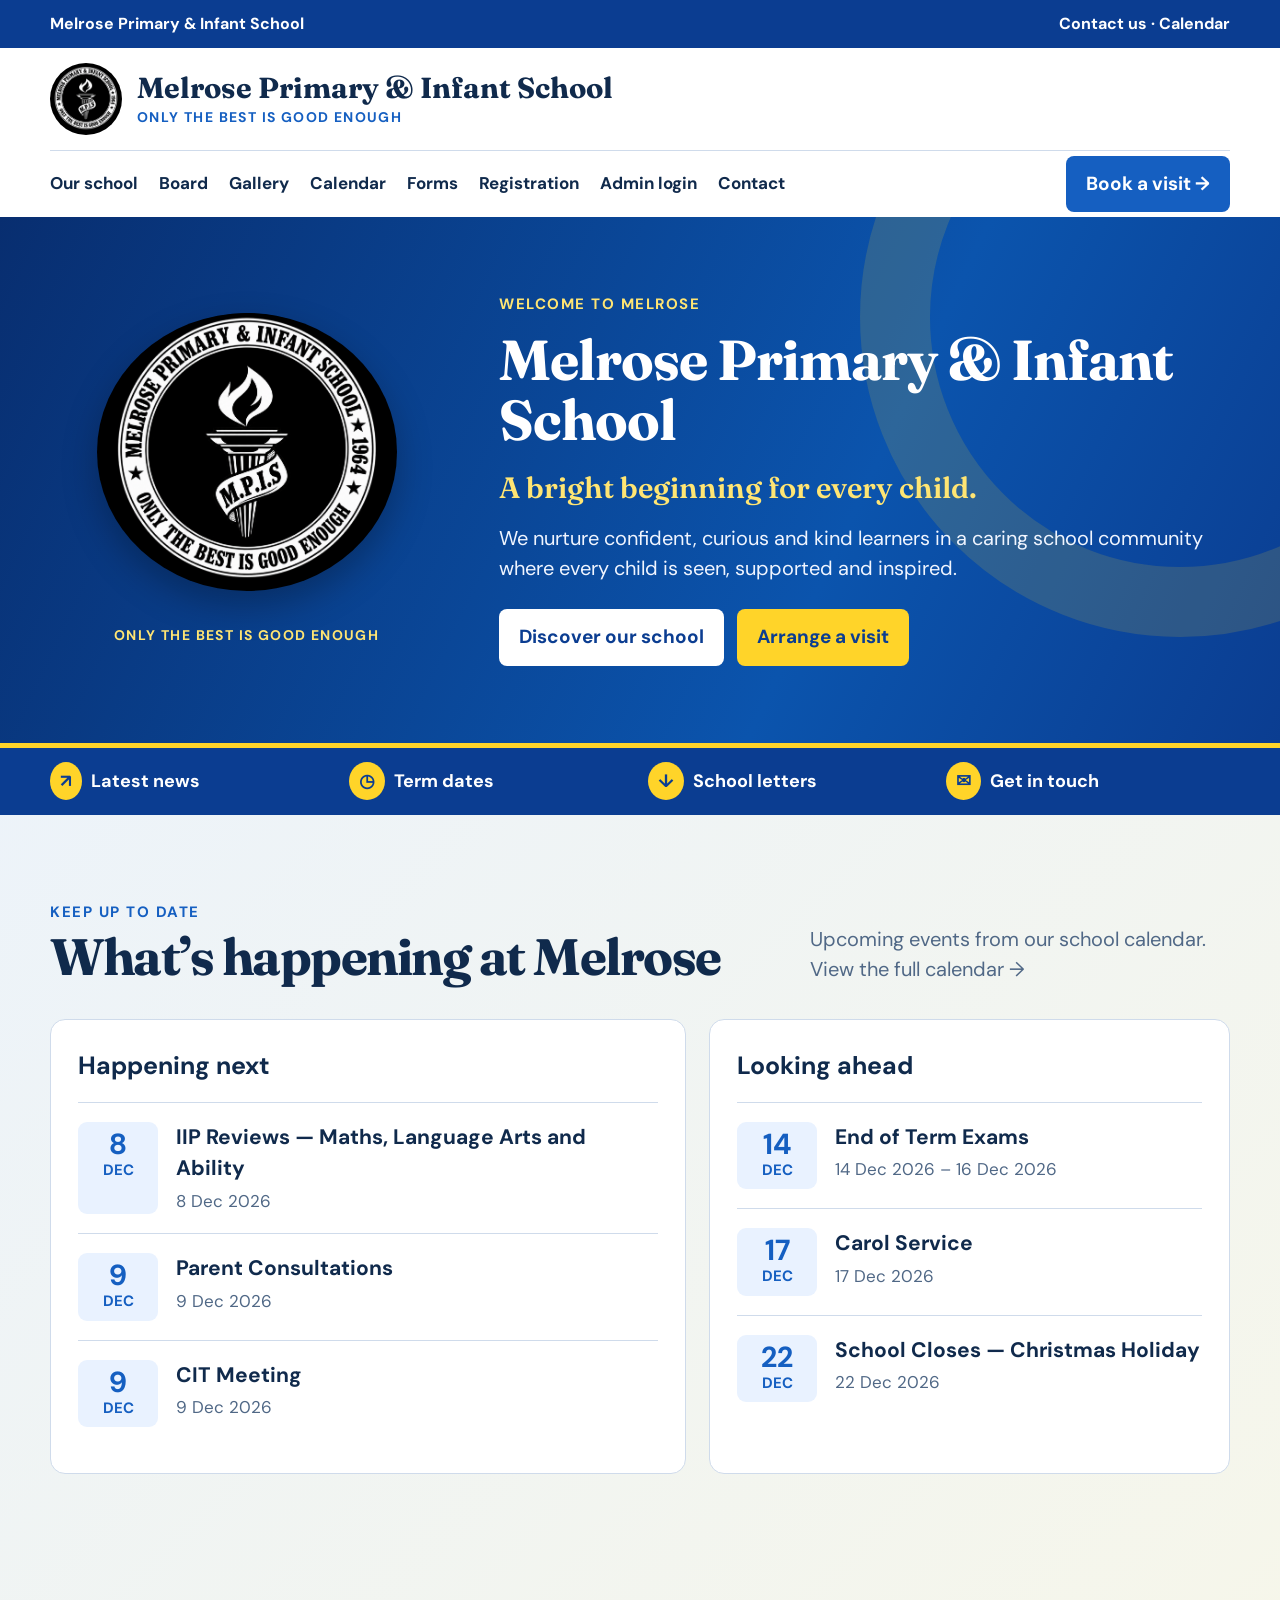
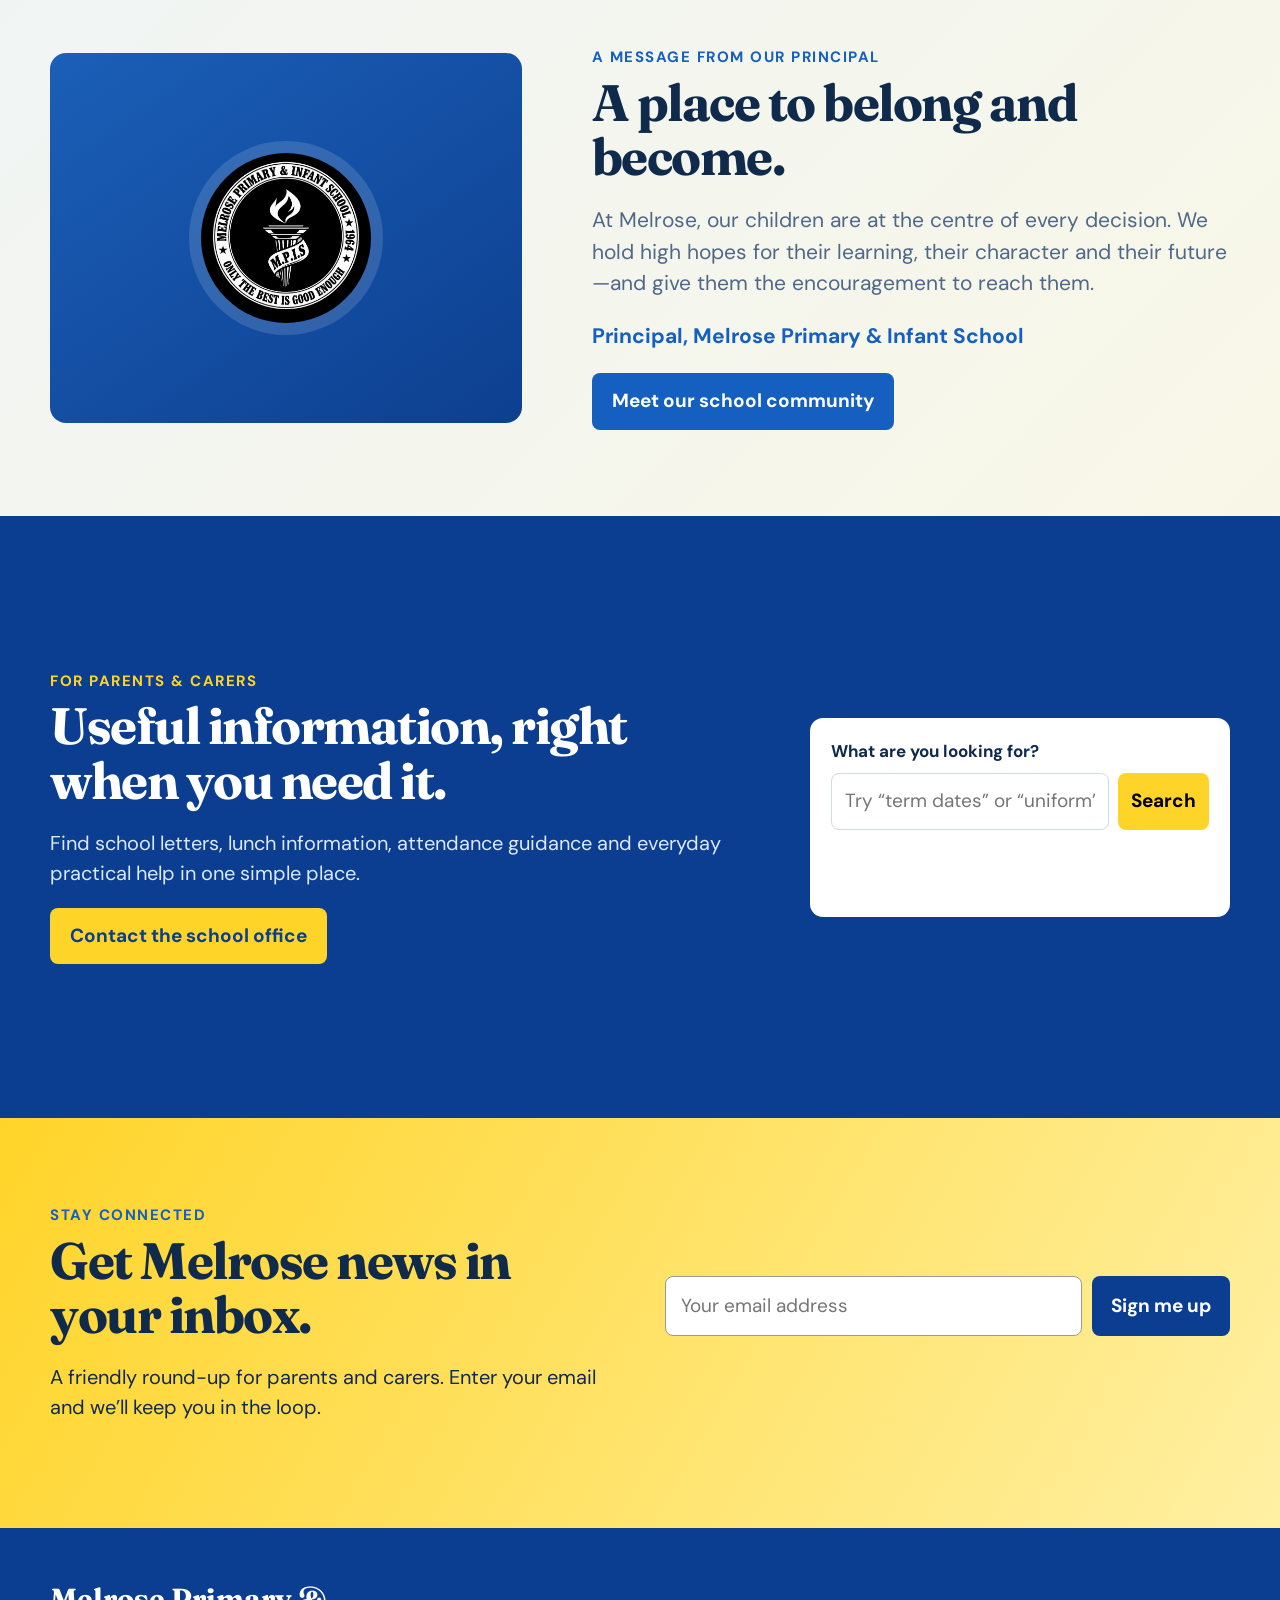
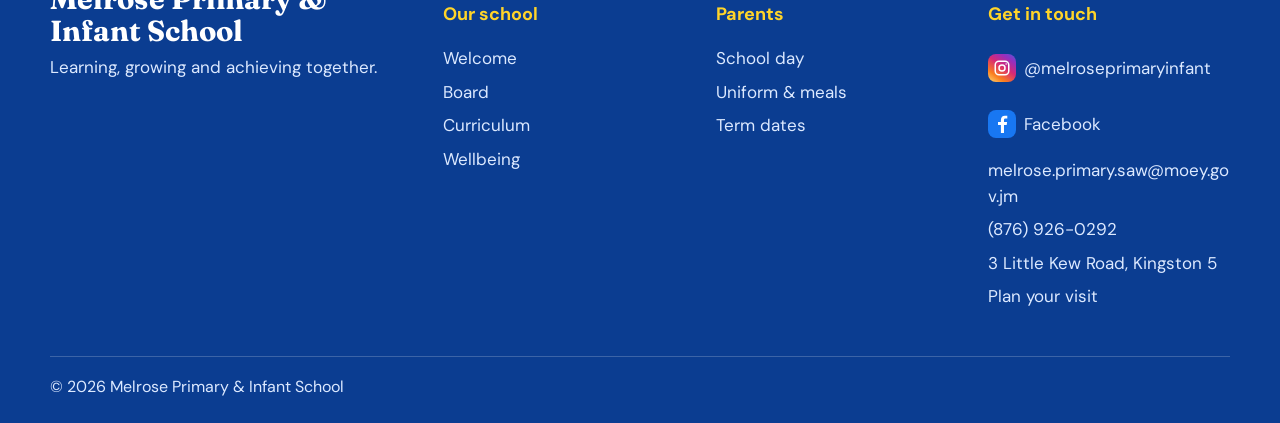
==== index.html @ ff6b84ba "Update HTML structure and styles for school website" ====
<!doctype html><html lang="en"><head><meta name="google-site-verification" content="6ljkaqhNoL0YCIAOjRzmxCRU7wB39GfSyoyVygGRaJo" /><meta charset="utf-8"><meta name="viewport" content="width=device-width,initial-scale=1"><title>Melrose Primary & Infant School</title><link rel="preconnect" href="https://fonts.googleapis.com"><link href="https://fonts.googleapis.com/css2?family=DM+Sans:wght@400;500;600;700&family=Fraunces:opsz,wght@9..144,600;9..144,700&display=swap" rel="stylesheet"><style>:root{--n:#0b3d91;--g:#155fc1;--m:#e9f2ff;--y:#ffd429;--c:#f7faff;--t:#102a4c;--u:#506886;--l:#cfdbeb}*{box-sizing:border-box}img{max-width:100%;height:auto}html{scroll-behavior:smooth}body{margin:0;overflow-x:hidden;background:var(--c);font:19px/1.5 'DM Sans',Arial;color:var(--t)}a{text-decoration:none;color:inherit}button,input{font:inherit}.w{width:min(1180px,calc(100% - 44px));margin:auto}.top{background:var(--n);color:#fff;padding:12px 0;font-size:16px;font-weight:700}.top .w{display:flex;justify-content:space-between}.head{background:#fff}.id{display:flex;gap:15px;align-items:center;padding:15px 0}.logo{width:72px;height:72px;object-fit:contain;background:#000;border-radius:50%}.name,h1,h2{font-family:Fraunces,Georgia,serif}.name{font-size:29px;font-weight:700;line-height:1.1}.name small{font:700 14px 'DM Sans';color:var(--g);letter-spacing:.1em;text-transform:uppercase;display:block;margin-top:5px}.nav{display:flex;gap:22px;align-items:center;justify-content:space-between;border-top:1px solid var(--l)}.links{display:flex;flex-wrap:wrap;gap:0 21px;font-weight:700;font-size:17px}.links a{padding:20px 0}.nav>.btn{white-space:nowrap}.btn{border:0;border-radius:8px;padding:14px 20px;background:var(--g);color:white;font-weight:700;display:inline-block}.btn.gold{background:var(--y);color:var(--n)}.menu{display:none;border:0;background:none;padding:14px 0;font-weight:700}.hero{background:linear-gradient(110deg,var(--m) 0 54%,#dbeaff 54%);overflow:hidden}.hero .w{min-height:555px;display:grid;grid-template-columns:1fr 1fr;gap:45px;align-items:center}.k{color:var(--g);font-size:15px;font-weight:700;letter-spacing:.1em;text-transform:uppercase}h1{font-size:clamp(48px,6vw,78px);line-height:1;margin:13px 0 20px;letter-spacing:-2px}h2{font-size:clamp(38px,4vw,57px);line-height:1.06;letter-spacing:-1.5px;margin:7px 0 0}.hero p{font-size:22px;color:#385778;max-width:570px}.actions{display:flex;gap:13px;flex-wrap:wrap}.scene{height:100%;min-height:500px;position:relative;display:grid;place-items:center}.sun{position:absolute;width:300px;height:300px;border-radius:50%;background:#fff2ae;top:70px;right:10%}.hill{position:absolute;bottom:-50px;width:120%;height:200px;background:#2877d0;border-radius:50% 50% 0 0/90% 90% 0 0}.card{background:#fff;position:relative;width:min(400px,88%);padding:24px;border-radius:16px;box-shadow:14px 14px 0 #16382e22;transform:rotate(2deg)}.cardtop{display:flex;gap:13px;align-items:center;border-bottom:1px solid var(--l);padding-bottom:16px}.cardtop img{width:54px;height:54px;object-fit:contain;background:#000;border-radius:50%}.card b{font-size:21px}.card span{display:block;color:var(--u);font-size:16px}.line{height:15px;background:var(--m);border-radius:99px;margin-top:12px}.line:nth-of-type(3){width:74%;background:#ffe68a}.quick{background:var(--n);color:#fff}.quick .w{padding:20px 0;display:grid;grid-template-columns:repeat(4,1fr);gap:15px}.quick a{font-size:18px;font-weight:700}.quick b{background:var(--y);color:var(--n);padding:7px 10px;border-radius:50%;margin-right:9px}section{padding:86px 0}.headrow{display:flex;align-items:end;justify-content:space-between;gap:25px;margin-bottom:35px}.intro{color:var(--u);max-width:420px;font-size:20px;margin:0}.news{display:grid;grid-template-columns:1.1fr .9fr;gap:23px}.box{background:#fff;border:1px solid var(--l);border-radius:15px;padding:27px}.boxhead{font-size:25px;font-weight:700;border-bottom:1px solid var(--l);padding-bottom:17px}.item{display:grid;grid-template-columns:80px 1fr;gap:18px;padding:19px 0;border-bottom:1px solid var(--l)}.item:last-child{border:0}.date{background:var(--m);border-radius:9px;text-align:center;padding:8px;color:var(--g);font-weight:700;font-size:15px}.date b{display:block;font-size:29px;line-height:1}.item h3{font-size:21px;margin:0}.item p{font-size:17px;color:var(--u);margin:4px 0 0}.life{background:var(--m)}.features{display:grid;grid-template-columns:repeat(3,1fr);gap:20px}.feature{background:#fff;padding:28px;border-radius:14px}.icon{width:56px;height:56px;border-radius:15px;background:var(--y);display:grid;place-items:center;font-size:27px}.feature h3{font-size:24px;margin:18px 0 8px}.feature p{color:var(--u);font-size:18px}.feature a{color:var(--g);font-weight:700}.welcome{display:grid;grid-template-columns:.85fr 1.15fr;gap:70px;align-items:center}.crestbox{height:370px;background:linear-gradient(145deg,#1b5fb8,#0d3f8f);border-radius:16px;display:grid;place-items:center}.crestbox img{width:170px;height:170px;object-fit:contain;border-radius:50%;background:#000;box-shadow:0 0 0 12px #ffffff22}.welcome p{font-size:21px;color:var(--u)}.band{background:var(--n);color:#fff}.band .w{padding:68px 0;display:grid;grid-template-columns:1.25fr .75fr;gap:60px;align-items:center}.band .k{color:var(--y)}.band p{color:#dce9ff;font-size:20px}.search{background:white;color:var(--t);padding:21px;border-radius:13px}.search label{font-size:17px;font-weight:700;display:block;margin-bottom:9px}.search div{display:flex;gap:9px}.search input{min-width:0;flex:1;padding:13px;border:1px solid var(--l);border-radius:8px}.search button{border:0;border-radius:8px;background:var(--y);font-weight:700;padding:13px}.result{color:var(--g);font-weight:700;font-size:17px;min-height:26px}.signup{background:var(--y)}.signup .w{display:grid;grid-template-columns:1fr 1fr;gap:50px;align-items:center}.signup p{font-size:20px}.form{display:flex;gap:10px;flex-wrap:wrap}.form input{flex:1;min-width:220px;border:1px solid #999;border-radius:8px;padding:15px}.form button{border:0;border-radius:8px;background:var(--n);color:#fff;font-weight:700;padding:15px 19px}.msg{width:100%;font-weight:700;margin:0;min-height:25px}footer{background:var(--n);color:#fff;padding:55px 0 24px}.foot{display:grid;grid-template-columns:1.5fr repeat(3,1fr);gap:30px;padding-bottom:38px}.foot h3{color:var(--y);font-size:18px}.foot a,.foot p{display:block;color:#dce9ff;font-size:17px;margin:8px 0}.copy{border-top:1px solid #ffffff33;padding-top:18px;color:#dce9ff;font-size:16px}@media(max-width:800px){.hero .w,.welcome,.band .w,.signup .w{grid-template-columns:1fr}.hero .w{padding:55px 0 0}.scene{min-height:390px}.quick .w,.features{grid-template-columns:repeat(2,1fr)}.news{grid-template-columns:1fr}.foot{grid-template-columns:repeat(2,1fr)}}@media(max-width:580px){.w{width:min(100% - 30px,1180px)}.top .w{justify-content:center}.top a{display:none}.logo{width:58px;height:58px}.name{font-size:23px}.menu{display:block}.nav{display:block}.links{display:none;flex-direction:column;gap:0;border-top:1px solid var(--l)}.links.open{display:flex}.links a{padding:10px 0}.nav>.btn{display:none}.hero{background:var(--m)}.hero h1{font-size:49px}.quick .w,.features{grid-template-columns:1fr}.headrow{align-items:start;flex-direction:column}section{padding:62px 0}.band .w{padding:55px 0}.foot{grid-template-columns:1fr}.search div{flex-direction:column}.search button{width:100%}}</style><script src="calendar.js?v=20261005-home-events" defer></script><style>.instagram-link{display:inline-flex!important;align-items:center;gap:8px;font-size:15px;text-decoration:none}.instagram-mark{display:inline-flex;width:28px;height:28px;flex:0 0 28px;align-items:center;justify-content:center;border-radius:8px;background:linear-gradient(35deg,#feda75,#fa7e1e 25%,#d62976 55%,#962fbf 80%,#4f5bd5);color:#fff;animation:instagram-float 3s ease-in-out infinite}.instagram-mark svg{width:18px;height:18px}.instagram-link:hover .instagram-mark{animation-play-state:paused}.instagram-link:focus-visible{outline:2px solid currentColor;outline-offset:5px}@keyframes instagram-float{0%,100%{transform:translateY(0)}50%{transform:translateY(-3px)}}@media(prefers-reduced-motion:reduce){.instagram-mark{animation:none}}</style><style>.school-social-links{display:flex;flex-wrap:wrap;align-items:center;gap:12px 18px;margin-bottom:12px}.facebook-link{display:inline-flex!important;align-items:center;gap:8px;font-size:15px;text-decoration:none}.facebook-mark{display:inline-flex;width:28px;height:28px;flex:0 0 28px;align-items:center;justify-content:center;border-radius:8px;background:#1877f2;color:#fff}.facebook-mark svg{width:24px;height:24px}.facebook-link:focus-visible{outline:2px solid currentColor;outline-offset:5px}</style><style id="school-colour-home">
.school-banner{padding:32px 0;background:linear-gradient(125deg,#082e70,#155fc1 65%,#ffd429);border-bottom:5px solid #ffd429}.school-banner-inner{width:min(1180px,calc(100% - 40px));margin:auto;display:flex;gap:40px;align-items:center;color:white}.school-banner img{display:block;width:clamp(110px,22vw,260px);height:auto;flex-shrink:0;border-radius:50%;background:#000}.banner-title{font:700 clamp(24px,4vw,54px)/1.15 Fraunces,Georgia,serif;margin:0 0 16px}.banner-motto{font-size:clamp(12px,1.6vw,19px);letter-spacing:.12em;color:#ffe16a;text-transform:uppercase;margin:0}
body{background:linear-gradient(135deg,#e9f2ff,#fff9dc)}.hero{background:linear-gradient(120deg,#e9f2ff,#d4e6ff 70%,#fff1ae)}.hero .w{min-height:360px;grid-template-columns:1fr;max-width:960px;text-align:center;padding:12px 0}.hero h1{font-size:clamp(40px,5vw,66px);max-width:850px;margin:13px auto 20px}.hero p{max-width:720px;margin:0 auto 28px}.hero .actions{justify-content:center}.life{background:linear-gradient(120deg,#dceaff,#fff4c4)}.signup{background:linear-gradient(120deg,#ffd429,#fff0a3)}@media(max-width:580px){.school-banner-inner{gap:18px}.school-banner{padding:26px 0}.hero .w{padding:0}.hero h1{font-size:42px}.hero{padding:48px 0}}
</style><style id="united-welcome-style">
.hero.united-welcome{position:relative;padding:68px 0;isolation:isolate;background:linear-gradient(115deg,#082e70,#0b54ad 65%,#0b3d91);color:#fff;border-bottom:5px solid #ffd429}
.united-welcome::before{content:"";position:absolute;z-index:-1;width:500px;height:500px;right:-220px;top:-220px;border:70px solid #ffd42924;border-radius:50%;animation:welcome-glow 9s ease-in-out infinite alternate;pointer-events:none}
.hero.united-welcome .w{grid-template-columns:.7fr 1.3fr;gap:56px;max-width:1180px;min-height:390px;text-align:left;padding:0}
.welcome-crest{text-align:center}.welcome-crest img{width:min(300px,85%);height:auto;border-radius:50%;background:#000;box-shadow:0 14px 35px #0004;animation:crest-float 6s ease-in-out infinite}
.hero.united-welcome .crest-motto{color:#ffe573;font-size:14px;font-weight:700;letter-spacing:.1em;text-transform:uppercase;margin:25px auto 0;max-width:310px}
.hero.united-welcome .k{color:#ffe573}.hero.united-welcome h1{font-size:clamp(38px,4.4vw,62px);line-height:1.08;letter-spacing:-1px;margin:14px 0 18px}.hero.united-welcome h2{font:600 clamp(23px,2.3vw,30px)/1.3 Fraunces,Georgia,serif;letter-spacing:0;margin:0 0 16px;color:#ffe573}.hero.united-welcome .welcome-copy>p{font-size:20px;color:#f0f5ff;margin:0 0 26px}.hero.united-welcome .actions{justify-content:flex-start}.hero.united-welcome .btn:not(.gold){background:#fff;color:#0b3d91}.united-welcome a:focus-visible{outline:3px solid #ffd429;outline-offset:5px}
@keyframes crest-float{0%,100%{transform:translateY(0)}50%{transform:translateY(-7px)}}@keyframes welcome-glow{from{transform:translate(0,0)}to{transform:translate(-35px,35px)}}
@media(max-width:800px){.hero.united-welcome .w{grid-template-columns:1fr;gap:30px;text-align:center}.welcome-crest img{width:180px}.hero.united-welcome{padding:42px 0}.hero.united-welcome h1{font-size:clamp(36px,7vw,52px)}.hero.united-welcome .actions{justify-content:center}.hero.united-welcome .crest-motto{margin-top:15px}.hero.united-welcome .welcome-copy>p{margin:0 auto 26px}}
@media(prefers-reduced-motion:reduce){.welcome-crest img,.united-welcome::before{animation:none}}
</style></head><body><div class="top"><div class="w">Melrose Primary &amp; Infant School <span><a href="contact.html">Contact us</a> · <a href="calendar.html">Calendar</a></span></div></div><header class="head"><div class="w"><div class="id"><img class="logo" src="melrose-crest.png" alt="Melrose Primary and Infant School crest"><div class="name">Melrose Primary &amp; Infant School<small>Only the best is good enough</small></div></div><nav class="nav"><button class="menu" id="menu">Menu ☰</button><div class="links" id="links"><a href="school.html">Our school</a><a href="board.html">Board</a><a href="gallery.html">Gallery</a><a href="calendar.html">Calendar</a><a href="forms.html">Forms</a><a href="registration.html">Registration</a><a href="admin.html">Admin login</a><a href="contact.html">Contact</a></div><a class="btn" href="visit.html">Book a visit →</a></nav></div></header><main><section class="hero united-welcome"><div class="w"><div class="welcome-crest"><img src="melrose-crest.png" width="300" height="300" alt="Melrose Primary and Infant School crest" fetchpriority="high"><p class="crest-motto">Only the best is good enough</p></div><div class="welcome-copy"><div class="k">Welcome to Melrose</div><h1>Melrose Primary &amp; Infant School</h1><h2>A bright beginning for every child.</h2><p>We nurture confident, curious and kind learners in a caring school community where every child is seen, supported and inspired.</p><div class="actions"><a class="btn" href="school.html">Discover our school</a><a class="btn gold" href="visit.html">Arrange a visit</a></div></div></div></section><div class="quick"><div class="w"><a href="news.html"><b>↗</b>Latest news</a><a href="calendar.html"><b>◷</b>Term dates</a><a href="forms.html"><b>↓</b>School letters</a><a href="contact.html"><b>✉</b>Get in touch</a></div></div><section class="w" id="news"><div class="headrow"><div><div class="k">Keep up to date</div><h2>What’s happening at Melrose</h2></div><p class="intro">Upcoming events from our school calendar. <a href="calendar.html">View the full calendar →</a></p></div><div class="news" id="home-events"><div class="box"><div class="boxhead">Happening next</div><div id="home-next"><p><a href="calendar.html">View upcoming school events</a></p></div></div><aside class="box"><div class="boxhead">Looking ahead</div><div id="home-later"><p><a href="calendar.html">View the full school calendar</a></p></div></aside></div></section><section class="w welcome" id="about"><div class="crestbox"><img src="melrose-crest.png" alt="Melrose school crest"></div><div><div class="k">A message from our Principal</div><h2>A place to belong and become.</h2><p>At Melrose, our children are at the centre of every decision. We hold high hopes for their learning, their character and their future—and give them the encouragement to reach them.</p><p><b style="color:var(--g)">Principal, Melrose Primary &amp; Infant School</b></p><a class="btn" href="contact.html">Meet our school community</a></div></section><section class="band" id="parents"><div class="w"><div><div class="k">For parents &amp; carers</div><h2>Useful information, right when you need it.</h2><p>Find school letters, lunch information, attendance guidance and everyday practical help in one simple place.</p><a class="btn gold" href="contact.html">Contact the school office</a></div><form class="search" id="search"><label for="q">What are you looking for?</label><div><input id="q" placeholder="Try “term dates” or “uniform”" required><button>Search</button></div><p class="result" id="result"></p></form></div></section><section class="signup"><div class="w"><div><div class="k">Stay connected</div><h2>Get Melrose news in your inbox.</h2><p>A friendly round-up for parents and carers. Enter your email and we’ll keep you in the loop.</p></div><form class="form" id="sub"><input type="email" id="email" placeholder="Your email address" required><button>Sign me up</button><p class="msg" id="msg"></p></form></div></section></main><footer id="contact"><div class="w"><div class="foot"><div><div class="name">Melrose Primary &amp; Infant School</div><p>Learning, growing and achieving together.</p></div><div><h3>Our school</h3><a href="school.html">Welcome</a><a href="board.html">Board</a><a href="school.html">Curriculum</a><a href="school.html">Wellbeing</a></div><div><h3>Parents</h3><a href="forms.html">School day</a><a href="forms.html">Uniform &amp; meals</a><a href="calendar.html">Term dates</a></div><div><h3>Get in touch</h3><div class="school-social-links"><a class="instagram-link" href="https://www.instagram.com/melroseprimaryinfant/" target="_blank" rel="noopener noreferrer" aria-label="Follow Melrose Primary and Infant School on Instagram (opens in a new tab)"><span class="instagram-mark" aria-hidden="true"><svg viewBox="0 0 24 24" fill="none" stroke="currentColor" stroke-width="2"><rect x="3" y="3" width="18" height="18" rx="5"/><circle cx="12" cy="12" r="4"/><circle cx="17.5" cy="6.5" r="1" fill="currentColor" stroke="none"/></svg></span><span>@melroseprimaryinfant</span></a><a class="facebook-link" href="https://www.facebook.com/profile.php?id=61595158891442" target="_blank" rel="noopener noreferrer" aria-label="Follow Melrose Primary and Infant School on Facebook (opens in a new tab)"><span class="facebook-mark" aria-hidden="true"><svg viewBox="0 0 24 24" fill="currentColor"><path d="M14 21v-8h2.7l.4-3H14V8c0-.9.3-1.5 1.6-1.5h1.7V3.8c-.3 0-1.3-.1-2.4-.1-2.4 0-4 1.5-4 4.2V10H8v3h2.9v8z"/></svg></span><span>Facebook</span></a></div><a href="mailto:melrose.primary.saw@moey.gov.jm" style="overflow-wrap:anywhere">melrose.primary.saw@moey.gov.jm</a><a href="tel:+18769260292">(876) 926-0292</a><p>3 Little Kew Road, Kingston 5</p><a href="visit.html">Plan your visit</a></div></div><div class="copy">© 2026 Melrose Primary &amp; Infant School</div></div></footer><script>const m=document.querySelector('#menu'),l=document.querySelector('#links');m.onclick=()=>{l.classList.toggle('open');m.textContent=l.classList.contains('open')?'Close ×':'Menu ☰'};document.querySelector('#search').onsubmit=e=>{e.preventDefault();let q=document.querySelector('#q').value.trim();document.querySelector('#result').textContent=q?`We’ll help you find “${q}”. Please contact the school office.`:'Please enter a search term.'};document.querySelector('#sub').onsubmit=e=>{e.preventDefault();let x=document.querySelector('#email'),z=document.querySelector('#msg');z.textContent=x.validity.valid?'Thank you—your email has been added to the Melrose news list.':'Please enter a valid email address.';if(x.validity.valid)e.target.reset()};</script></body></html>
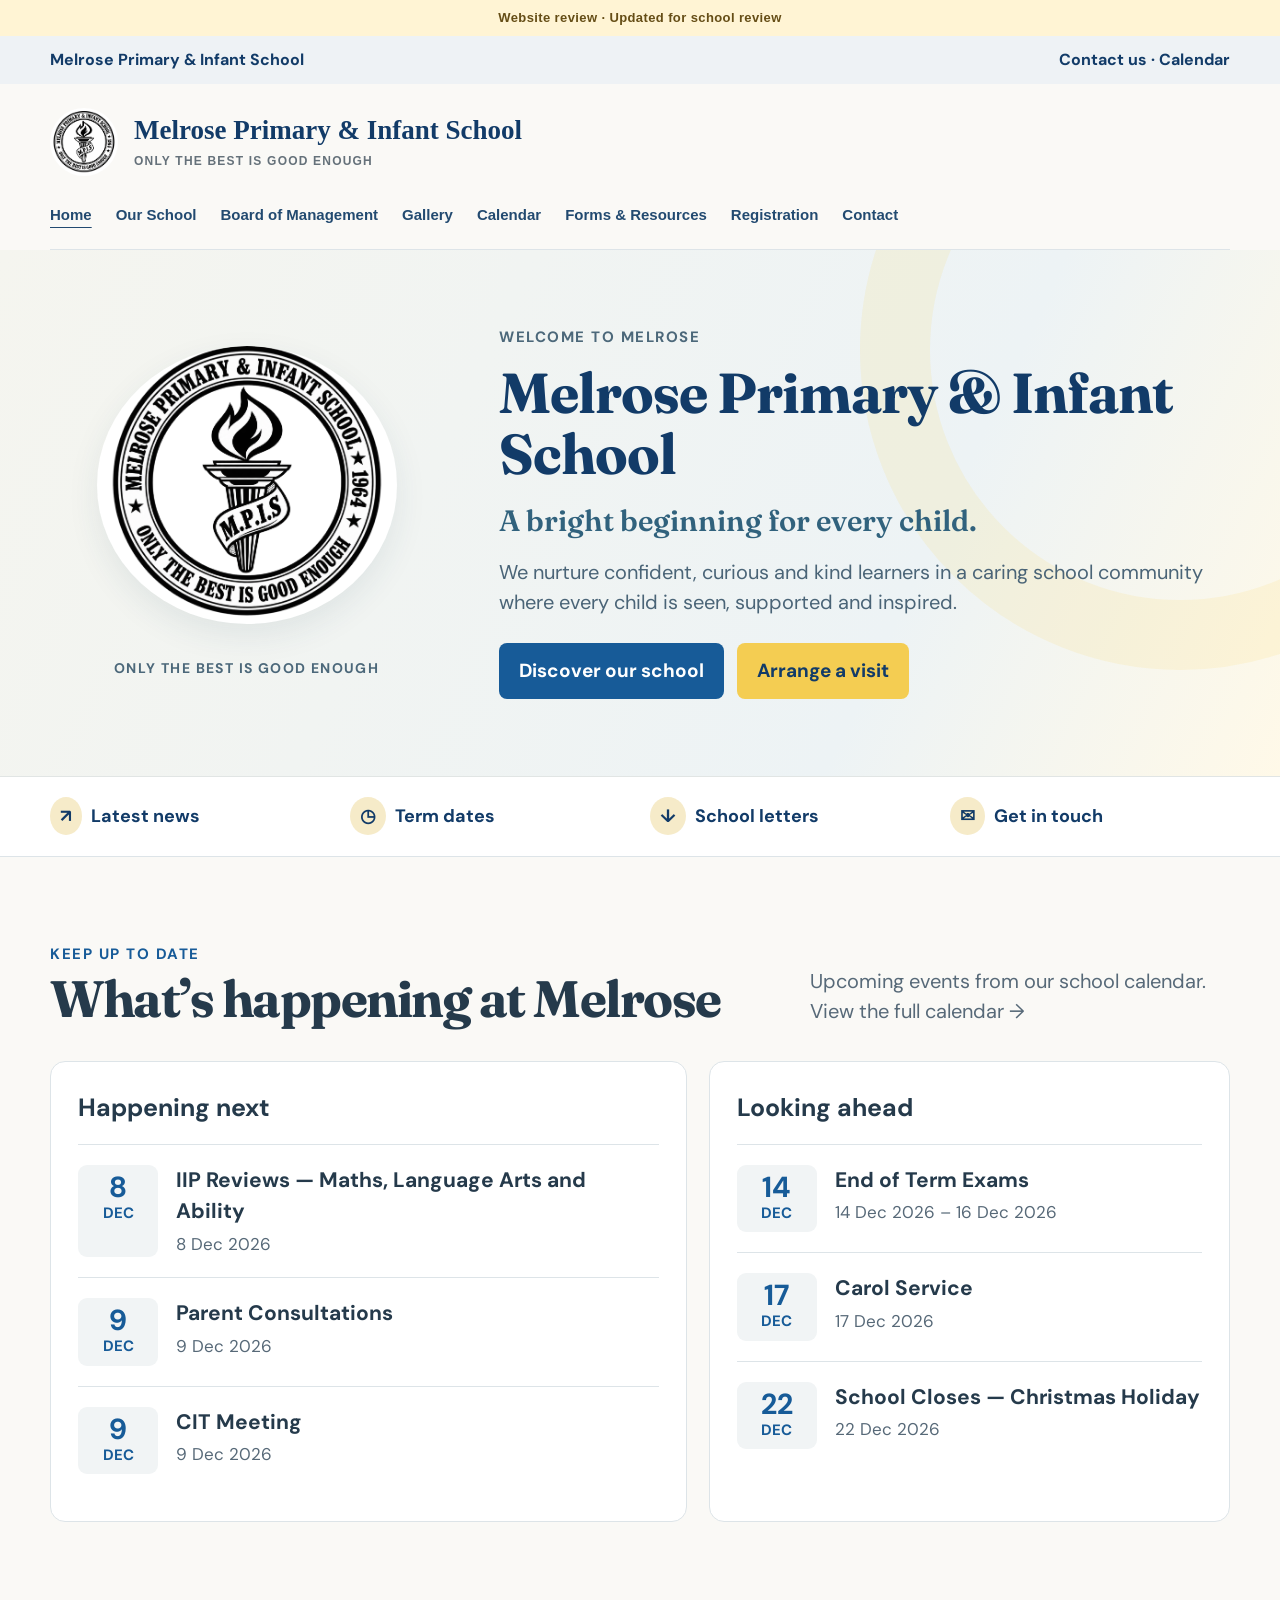
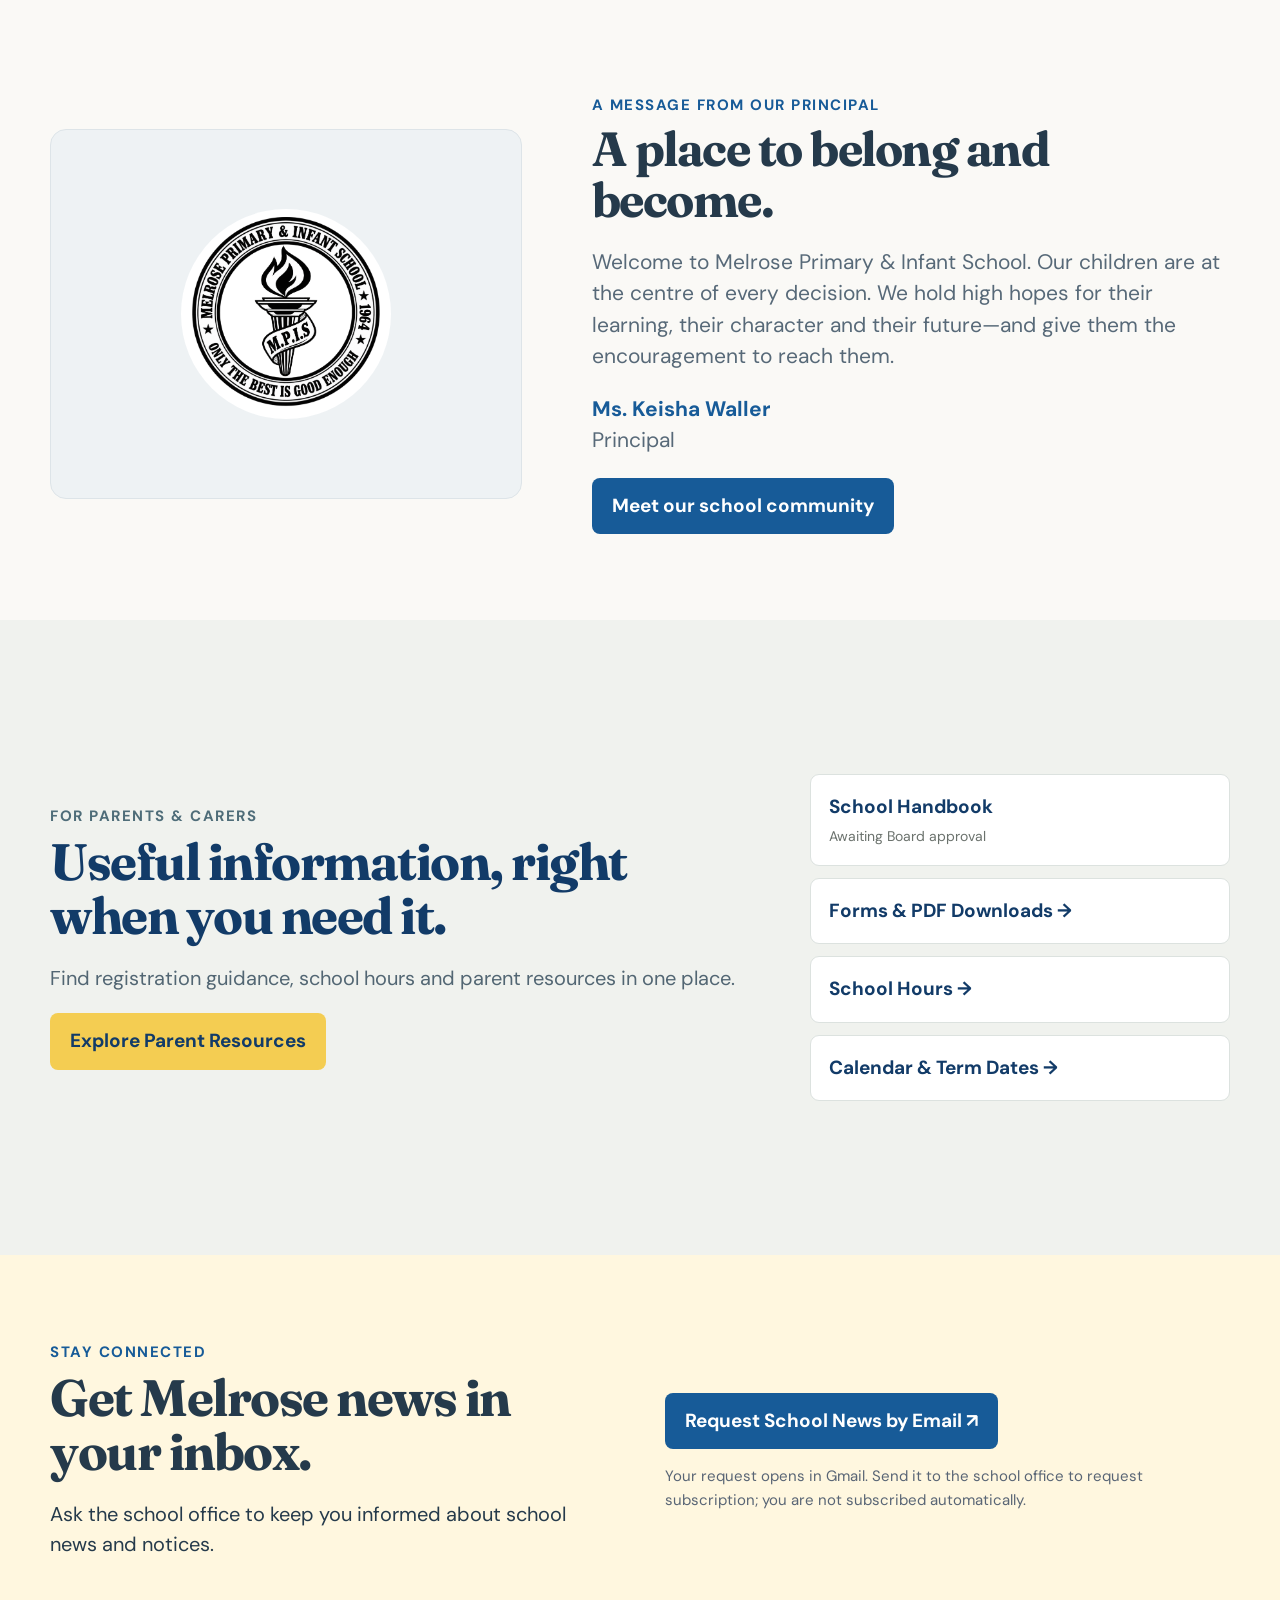
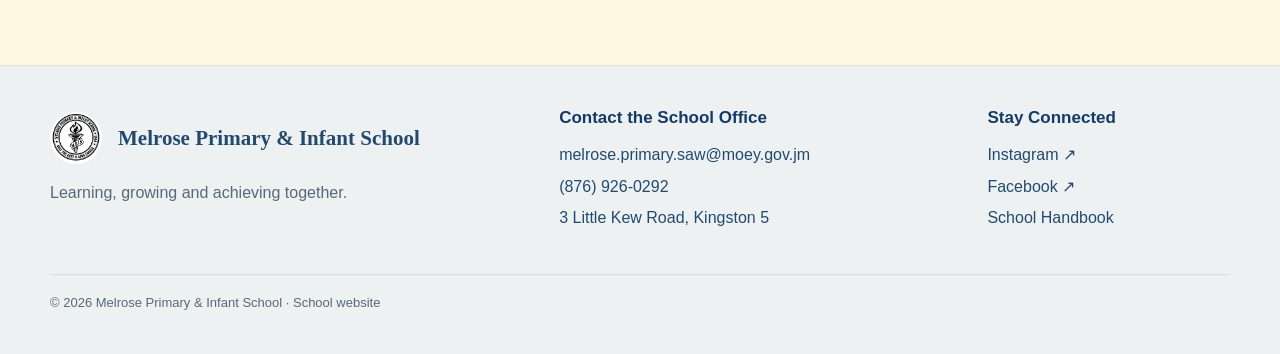
==== commit 93f1107f: "Refresh school branding, leadership, parent resources and gallery for review Lighten the palette; st" ====
--- a/index.html
+++ b/index.html
@@ -1,14 +1,14 @@
-<!doctype html><html lang="en"><head><meta name="google-site-verification" content="6ljkaqhNoL0YCIAOjRzmxCRU7wB39GfSyoyVygGRaJo" /><meta charset="utf-8"><meta name="viewport" content="width=device-width,initial-scale=1"><title>Melrose Primary & Infant School</title><link rel="preconnect" href="https://fonts.googleapis.com"><link href="https://fonts.googleapis.com/css2?family=DM+Sans:wght@400;500;600;700&family=Fraunces:opsz,wght@9..144,600;9..144,700&display=swap" rel="stylesheet"><style>:root{--n:#0b3d91;--g:#155fc1;--m:#e9f2ff;--y:#ffd429;--c:#f7faff;--t:#102a4c;--u:#506886;--l:#cfdbeb}*{box-sizing:border-box}img{max-width:100%;height:auto}html{scroll-behavior:smooth}body{margin:0;overflow-x:hidden;background:var(--c);font:19px/1.5 'DM Sans',Arial;color:var(--t)}a{text-decoration:none;color:inherit}button,input{font:inherit}.w{width:min(1180px,calc(100% - 44px));margin:auto}.top{background:var(--n);color:#fff;padding:12px 0;font-size:16px;font-weight:700}.top .w{display:flex;justify-content:space-between}.head{background:#fff}.id{display:flex;gap:15px;align-items:center;padding:15px 0}.logo{width:72px;height:72px;object-fit:contain;background:#000;border-radius:50%}.name,h1,h2{font-family:Fraunces,Georgia,serif}.name{font-size:29px;font-weight:700;line-height:1.1}.name small{font:700 14px 'DM Sans';color:var(--g);letter-spacing:.1em;text-transform:uppercase;display:block;margin-top:5px}.nav{display:flex;gap:22px;align-items:center;justify-content:space-between;border-top:1px solid var(--l)}.links{display:flex;flex-wrap:wrap;gap:0 21px;font-weight:700;font-size:17px}.links a{padding:20px 0}.nav>.btn{white-space:nowrap}.btn{border:0;border-radius:8px;padding:14px 20px;background:var(--g);color:white;font-weight:700;display:inline-block}.btn.gold{background:var(--y);color:var(--n)}.menu{display:none;border:0;background:none;padding:14px 0;font-weight:700}.hero{background:linear-gradient(110deg,var(--m) 0 54%,#dbeaff 54%);overflow:hidden}.hero .w{min-height:555px;display:grid;grid-template-columns:1fr 1fr;gap:45px;align-items:center}.k{color:var(--g);font-size:15px;font-weight:700;letter-spacing:.1em;text-transform:uppercase}h1{font-size:clamp(48px,6vw,78px);line-height:1;margin:13px 0 20px;letter-spacing:-2px}h2{font-size:clamp(38px,4vw,57px);line-height:1.06;letter-spacing:-1.5px;margin:7px 0 0}.hero p{font-size:22px;color:#385778;max-width:570px}.actions{display:flex;gap:13px;flex-wrap:wrap}.scene{height:100%;min-height:500px;position:relative;display:grid;place-items:center}.sun{position:absolute;width:300px;height:300px;border-radius:50%;background:#fff2ae;top:70px;right:10%}.hill{position:absolute;bottom:-50px;width:120%;height:200px;background:#2877d0;border-radius:50% 50% 0 0/90% 90% 0 0}.card{background:#fff;position:relative;width:min(400px,88%);padding:24px;border-radius:16px;box-shadow:14px 14px 0 #16382e22;transform:rotate(2deg)}.cardtop{display:flex;gap:13px;align-items:center;border-bottom:1px solid var(--l);padding-bottom:16px}.cardtop img{width:54px;height:54px;object-fit:contain;background:#000;border-radius:50%}.card b{font-size:21px}.card span{display:block;color:var(--u);font-size:16px}.line{height:15px;background:var(--m);border-radius:99px;margin-top:12px}.line:nth-of-type(3){width:74%;background:#ffe68a}.quick{background:var(--n);color:#fff}.quick .w{padding:20px 0;display:grid;grid-template-columns:repeat(4,1fr);gap:15px}.quick a{font-size:18px;font-weight:700}.quick b{background:var(--y);color:var(--n);padding:7px 10px;border-radius:50%;margin-right:9px}section{padding:86px 0}.headrow{display:flex;align-items:end;justify-content:space-between;gap:25px;margin-bottom:35px}.intro{color:var(--u);max-width:420px;font-size:20px;margin:0}.news{display:grid;grid-template-columns:1.1fr .9fr;gap:23px}.box{background:#fff;border:1px solid var(--l);border-radius:15px;padding:27px}.boxhead{font-size:25px;font-weight:700;border-bottom:1px solid var(--l);padding-bottom:17px}.item{display:grid;grid-template-columns:80px 1fr;gap:18px;padding:19px 0;border-bottom:1px solid var(--l)}.item:last-child{border:0}.date{background:var(--m);border-radius:9px;text-align:center;padding:8px;color:var(--g);font-weight:700;font-size:15px}.date b{display:block;font-size:29px;line-height:1}.item h3{font-size:21px;margin:0}.item p{font-size:17px;color:var(--u);margin:4px 0 0}.life{background:var(--m)}.features{display:grid;grid-template-columns:repeat(3,1fr);gap:20px}.feature{background:#fff;padding:28px;border-radius:14px}.icon{width:56px;height:56px;border-radius:15px;background:var(--y);display:grid;place-items:center;font-size:27px}.feature h3{font-size:24px;margin:18px 0 8px}.feature p{color:var(--u);font-size:18px}.feature a{color:var(--g);font-weight:700}.welcome{display:grid;grid-template-columns:.85fr 1.15fr;gap:70px;align-items:center}.crestbox{height:370px;background:linear-gradient(145deg,#1b5fb8,#0d3f8f);border-radius:16px;display:grid;place-items:center}.crestbox img{width:170px;height:170px;object-fit:contain;border-radius:50%;background:#000;box-shadow:0 0 0 12px #ffffff22}.welcome p{font-size:21px;color:var(--u)}.band{background:var(--n);color:#fff}.band .w{padding:68px 0;display:grid;grid-template-columns:1.25fr .75fr;gap:60px;align-items:center}.band .k{color:var(--y)}.band p{color:#dce9ff;font-size:20px}.search{background:white;color:var(--t);padding:21px;border-radius:13px}.search label{font-size:17px;font-weight:700;display:block;margin-bottom:9px}.search div{display:flex;gap:9px}.search input{min-width:0;flex:1;padding:13px;border:1px solid var(--l);border-radius:8px}.search button{border:0;border-radius:8px;background:var(--y);font-weight:700;padding:13px}.result{color:var(--g);font-weight:700;font-size:17px;min-height:26px}.signup{background:var(--y)}.signup .w{display:grid;grid-template-columns:1fr 1fr;gap:50px;align-items:center}.signup p{font-size:20px}.form{display:flex;gap:10px;flex-wrap:wrap}.form input{flex:1;min-width:220px;border:1px solid #999;border-radius:8px;padding:15px}.form button{border:0;border-radius:8px;background:var(--n);color:#fff;font-weight:700;padding:15px 19px}.msg{width:100%;font-weight:700;margin:0;min-height:25px}footer{background:var(--n);color:#fff;padding:55px 0 24px}.foot{display:grid;grid-template-columns:1.5fr repeat(3,1fr);gap:30px;padding-bottom:38px}.foot h3{color:var(--y);font-size:18px}.foot a,.foot p{display:block;color:#dce9ff;font-size:17px;margin:8px 0}.copy{border-top:1px solid #ffffff33;padding-top:18px;color:#dce9ff;font-size:16px}@media(max-width:800px){.hero .w,.welcome,.band .w,.signup .w{grid-template-columns:1fr}.hero .w{padding:55px 0 0}.scene{min-height:390px}.quick .w,.features{grid-template-columns:repeat(2,1fr)}.news{grid-template-columns:1fr}.foot{grid-template-columns:repeat(2,1fr)}}@media(max-width:580px){.w{width:min(100% - 30px,1180px)}.top .w{justify-content:center}.top a{display:none}.logo{width:58px;height:58px}.name{font-size:23px}.menu{display:block}.nav{display:block}.links{display:none;flex-direction:column;gap:0;border-top:1px solid var(--l)}.links.open{display:flex}.links a{padding:10px 0}.nav>.btn{display:none}.hero{background:var(--m)}.hero h1{font-size:49px}.quick .w,.features{grid-template-columns:1fr}.headrow{align-items:start;flex-direction:column}section{padding:62px 0}.band .w{padding:55px 0}.foot{grid-template-columns:1fr}.search div{flex-direction:column}.search button{width:100%}}</style><script src="calendar.js?v=20261005-home-events" defer></script><style>.instagram-link{display:inline-flex!important;align-items:center;gap:8px;font-size:15px;text-decoration:none}.instagram-mark{display:inline-flex;width:28px;height:28px;flex:0 0 28px;align-items:center;justify-content:center;border-radius:8px;background:linear-gradient(35deg,#feda75,#fa7e1e 25%,#d62976 55%,#962fbf 80%,#4f5bd5);color:#fff;animation:instagram-float 3s ease-in-out infinite}.instagram-mark svg{width:18px;height:18px}.instagram-link:hover .instagram-mark{animation-play-state:paused}.instagram-link:focus-visible{outline:2px solid currentColor;outline-offset:5px}@keyframes instagram-float{0%,100%{transform:translateY(0)}50%{transform:translateY(-3px)}}@media(prefers-reduced-motion:reduce){.instagram-mark{animation:none}}</style><style>.school-social-links{display:flex;flex-wrap:wrap;align-items:center;gap:12px 18px;margin-bottom:12px}.facebook-link{display:inline-flex!important;align-items:center;gap:8px;font-size:15px;text-decoration:none}.facebook-mark{display:inline-flex;width:28px;height:28px;flex:0 0 28px;align-items:center;justify-content:center;border-radius:8px;background:#1877f2;color:#fff}.facebook-mark svg{width:24px;height:24px}.facebook-link:focus-visible{outline:2px solid currentColor;outline-offset:5px}</style><style id="school-colour-home">
-.school-banner{padding:32px 0;background:linear-gradient(125deg,#082e70,#155fc1 65%,#ffd429);border-bottom:5px solid #ffd429}.school-banner-inner{width:min(1180px,calc(100% - 40px));margin:auto;display:flex;gap:40px;align-items:center;color:white}.school-banner img{display:block;width:clamp(110px,22vw,260px);height:auto;flex-shrink:0;border-radius:50%;background:#000}.banner-title{font:700 clamp(24px,4vw,54px)/1.15 Fraunces,Georgia,serif;margin:0 0 16px}.banner-motto{font-size:clamp(12px,1.6vw,19px);letter-spacing:.12em;color:#ffe16a;text-transform:uppercase;margin:0}
-body{background:linear-gradient(135deg,#e9f2ff,#fff9dc)}.hero{background:linear-gradient(120deg,#e9f2ff,#d4e6ff 70%,#fff1ae)}.hero .w{min-height:360px;grid-template-columns:1fr;max-width:960px;text-align:center;padding:12px 0}.hero h1{font-size:clamp(40px,5vw,66px);max-width:850px;margin:13px auto 20px}.hero p{max-width:720px;margin:0 auto 28px}.hero .actions{justify-content:center}.life{background:linear-gradient(120deg,#dceaff,#fff4c4)}.signup{background:linear-gradient(120deg,#ffd429,#fff0a3)}@media(max-width:580px){.school-banner-inner{gap:18px}.school-banner{padding:26px 0}.hero .w{padding:0}.hero h1{font-size:42px}.hero{padding:48px 0}}
-</style><style id="united-welcome-style">
-.hero.united-welcome{position:relative;padding:68px 0;isolation:isolate;background:linear-gradient(115deg,#082e70,#0b54ad 65%,#0b3d91);color:#fff;border-bottom:5px solid #ffd429}
-.united-welcome::before{content:"";position:absolute;z-index:-1;width:500px;height:500px;right:-220px;top:-220px;border:70px solid #ffd42924;border-radius:50%;animation:welcome-glow 9s ease-in-out infinite alternate;pointer-events:none}
-.hero.united-welcome .w{grid-template-columns:.7fr 1.3fr;gap:56px;max-width:1180px;min-height:390px;text-align:left;padding:0}
-.welcome-crest{text-align:center}.welcome-crest img{width:min(300px,85%);height:auto;border-radius:50%;background:#000;box-shadow:0 14px 35px #0004;animation:crest-float 6s ease-in-out infinite}
-.hero.united-welcome .crest-motto{color:#ffe573;font-size:14px;font-weight:700;letter-spacing:.1em;text-transform:uppercase;margin:25px auto 0;max-width:310px}
-.hero.united-welcome .k{color:#ffe573}.hero.united-welcome h1{font-size:clamp(38px,4.4vw,62px);line-height:1.08;letter-spacing:-1px;margin:14px 0 18px}.hero.united-welcome h2{font:600 clamp(23px,2.3vw,30px)/1.3 Fraunces,Georgia,serif;letter-spacing:0;margin:0 0 16px;color:#ffe573}.hero.united-welcome .welcome-copy>p{font-size:20px;color:#f0f5ff;margin:0 0 26px}.hero.united-welcome .actions{justify-content:flex-start}.hero.united-welcome .btn:not(.gold){background:#fff;color:#0b3d91}.united-welcome a:focus-visible{outline:3px solid #ffd429;outline-offset:5px}
-@keyframes crest-float{0%,100%{transform:translateY(0)}50%{transform:translateY(-7px)}}@keyframes welcome-glow{from{transform:translate(0,0)}to{transform:translate(-35px,35px)}}
-@media(max-width:800px){.hero.united-welcome .w{grid-template-columns:1fr;gap:30px;text-align:center}.welcome-crest img{width:180px}.hero.united-welcome{padding:42px 0}.hero.united-welcome h1{font-size:clamp(36px,7vw,52px)}.hero.united-welcome .actions{justify-content:center}.hero.united-welcome .crest-motto{margin-top:15px}.hero.united-welcome .welcome-copy>p{margin:0 auto 26px}}
-@media(prefers-reduced-motion:reduce){.welcome-crest img,.united-welcome::before{animation:none}}
-</style></head><body><div class="top"><div class="w">Melrose Primary &amp; Infant School <span><a href="contact.html">Contact us</a> · <a href="calendar.html">Calendar</a></span></div></div><header class="head"><div class="w"><div class="id"><img class="logo" src="melrose-crest.png" alt="Melrose Primary and Infant School crest"><div class="name">Melrose Primary &amp; Infant School<small>Only the best is good enough</small></div></div><nav class="nav"><button class="menu" id="menu">Menu ☰</button><div class="links" id="links"><a href="school.html">Our school</a><a href="board.html">Board</a><a href="gallery.html">Gallery</a><a href="calendar.html">Calendar</a><a href="forms.html">Forms</a><a href="registration.html">Registration</a><a href="admin.html">Admin login</a><a href="contact.html">Contact</a></div><a class="btn" href="visit.html">Book a visit →</a></nav></div></header><main><section class="hero united-welcome"><div class="w"><div class="welcome-crest"><img src="melrose-crest.png" width="300" height="300" alt="Melrose Primary and Infant School crest" fetchpriority="high"><p class="crest-motto">Only the best is good enough</p></div><div class="welcome-copy"><div class="k">Welcome to Melrose</div><h1>Melrose Primary &amp; Infant School</h1><h2>A bright beginning for every child.</h2><p>We nurture confident, curious and kind learners in a caring school community where every child is seen, supported and inspired.</p><div class="actions"><a class="btn" href="school.html">Discover our school</a><a class="btn gold" href="visit.html">Arrange a visit</a></div></div></div></section><div class="quick"><div class="w"><a href="news.html"><b>↗</b>Latest news</a><a href="calendar.html"><b>◷</b>Term dates</a><a href="forms.html"><b>↓</b>School letters</a><a href="contact.html"><b>✉</b>Get in touch</a></div></div><section class="w" id="news"><div class="headrow"><div><div class="k">Keep up to date</div><h2>What’s happening at Melrose</h2></div><p class="intro">Upcoming events from our school calendar. <a href="calendar.html">View the full calendar →</a></p></div><div class="news" id="home-events"><div class="box"><div class="boxhead">Happening next</div><div id="home-next"><p><a href="calendar.html">View upcoming school events</a></p></div></div><aside class="box"><div class="boxhead">Looking ahead</div><div id="home-later"><p><a href="calendar.html">View the full school calendar</a></p></div></aside></div></section><section class="w welcome" id="about"><div class="crestbox"><img src="melrose-crest.png" alt="Melrose school crest"></div><div><div class="k">A message from our Principal</div><h2>A place to belong and become.</h2><p>At Melrose, our children are at the centre of every decision. We hold high hopes for their learning, their character and their future—and give them the encouragement to reach them.</p><p><b style="color:var(--g)">Principal, Melrose Primary &amp; Infant School</b></p><a class="btn" href="contact.html">Meet our school community</a></div></section><section class="band" id="parents"><div class="w"><div><div class="k">For parents &amp; carers</div><h2>Useful information, right when you need it.</h2><p>Find school letters, lunch information, attendance guidance and everyday practical help in one simple place.</p><a class="btn gold" href="contact.html">Contact the school office</a></div><form class="search" id="search"><label for="q">What are you looking for?</label><div><input id="q" placeholder="Try “term dates” or “uniform”" required><button>Search</button></div><p class="result" id="result"></p></form></div></section><section class="signup"><div class="w"><div><div class="k">Stay connected</div><h2>Get Melrose news in your inbox.</h2><p>A friendly round-up for parents and carers. Enter your email and we’ll keep you in the loop.</p></div><form class="form" id="sub"><input type="email" id="email" placeholder="Your email address" required><button>Sign me up</button><p class="msg" id="msg"></p></form></div></section></main><footer id="contact"><div class="w"><div class="foot"><div><div class="name">Melrose Primary &amp; Infant School</div><p>Learning, growing and achieving together.</p></div><div><h3>Our school</h3><a href="school.html">Welcome</a><a href="board.html">Board</a><a href="school.html">Curriculum</a><a href="school.html">Wellbeing</a></div><div><h3>Parents</h3><a href="forms.html">School day</a><a href="forms.html">Uniform &amp; meals</a><a href="calendar.html">Term dates</a></div><div><h3>Get in touch</h3><div class="school-social-links"><a class="instagram-link" href="https://www.instagram.com/melroseprimaryinfant/" target="_blank" rel="noopener noreferrer" aria-label="Follow Melrose Primary and Infant School on Instagram (opens in a new tab)"><span class="instagram-mark" aria-hidden="true"><svg viewBox="0 0 24 24" fill="none" stroke="currentColor" stroke-width="2"><rect x="3" y="3" width="18" height="18" rx="5"/><circle cx="12" cy="12" r="4"/><circle cx="17.5" cy="6.5" r="1" fill="currentColor" stroke="none"/></svg></span><span>@melroseprimaryinfant</span></a><a class="facebook-link" href="https://www.facebook.com/profile.php?id=61595158891442" target="_blank" rel="noopener noreferrer" aria-label="Follow Melrose Primary and Infant School on Facebook (opens in a new tab)"><span class="facebook-mark" aria-hidden="true"><svg viewBox="0 0 24 24" fill="currentColor"><path d="M14 21v-8h2.7l.4-3H14V8c0-.9.3-1.5 1.6-1.5h1.7V3.8c-.3 0-1.3-.1-2.4-.1-2.4 0-4 1.5-4 4.2V10H8v3h2.9v8z"/></svg></span><span>Facebook</span></a></div><a href="mailto:melrose.primary.saw@moey.gov.jm" style="overflow-wrap:anywhere">melrose.primary.saw@moey.gov.jm</a><a href="tel:+18769260292">(876) 926-0292</a><p>3 Little Kew Road, Kingston 5</p><a href="visit.html">Plan your visit</a></div></div><div class="copy">© 2026 Melrose Primary &amp; Infant School</div></div></footer><script>const m=document.querySelector('#menu'),l=document.querySelector('#links');m.onclick=()=>{l.classList.toggle('open');m.textContent=l.classList.contains('open')?'Close ×':'Menu ☰'};document.querySelector('#search').onsubmit=e=>{e.preventDefault();let q=document.querySelector('#q').value.trim();document.querySelector('#result').textContent=q?`We’ll help you find “${q}”. Please contact the school office.`:'Please enter a search term.'};document.querySelector('#sub').onsubmit=e=>{e.preventDefault();let x=document.querySelector('#email'),z=document.querySelector('#msg');z.textContent=x.validity.valid?'Thank you—your email has been added to the Melrose news list.':'Please enter a valid email address.';if(x.validity.valid)e.target.reset()};</script></body></html>
+<!doctype html><html lang="en"><head><meta name="google-site-verification" content="6ljkaqhNoL0YCIAOjRzmxCRU7wB39GfSyoyVygGRaJo" /><meta charset="utf-8"><meta name="viewport" content="width=device-width,initial-scale=1"><title>Melrose Primary & Infant School</title><link rel="preconnect" href="https://fonts.googleapis.com"><link href="https://fonts.googleapis.com/css2?family=DM+Sans:wght@400;500;600;700&family=Fraunces:opsz,wght@9..144,600;9..144,700&display=swap" rel="stylesheet"><style>:root{--n:#0b3d91;--g:#155fc1;--m:#e9f2ff;--y:#ffd429;--c:#f7faff;--t:#102a4c;--u:#506886;--l:#cfdbeb}*{box-sizing:border-box}img{max-width:100%;height:auto}html{scroll-behavior:smooth}body{margin:0;overflow-x:hidden;background:var(--c);font:19px/1.5 'DM Sans',Arial;color:var(--t)}a{text-decoration:none;color:inherit}button,input{font:inherit}.w{width:min(1180px,calc(100% - 44px));margin:auto}.top{background:var(--n);color:#fff;padding:12px 0;font-size:16px;font-weight:700}.top .w{display:flex;justify-content:space-between}.head{background:#fff}.id{display:flex;gap:15px;align-items:center;padding:15px 0}.logo{width:72px;height:72px;object-fit:contain;background:#000;border-radius:50%}.name,h1,h2{font-family:Fraunces,Georgia,serif}.name{font-size:29px;font-weight:700;line-height:1.1}.name small{font:700 14px 'DM Sans';color:var(--g);letter-spacing:.1em;text-transform:uppercase;display:block;margin-top:5px}.nav{display:flex;gap:22px;align-items:center;justify-content:space-between;border-top:1px solid var(--l)}.links{display:flex;flex-wrap:wrap;gap:0 21px;font-weight:700;font-size:17px}.links a{padding:20px 0}.nav>.btn{white-space:nowrap}.btn{border:0;border-radius:8px;padding:14px 20px;background:var(--g);color:white;font-weight:700;display:inline-block}.btn.gold{background:var(--y);color:var(--n)}.menu{display:none;border:0;background:none;padding:14px 0;font-weight:700}.hero{background:linear-gradient(110deg,var(--m) 0 54%,#dbeaff 54%);overflow:hidden}.hero .w{min-height:555px;display:grid;grid-template-columns:1fr 1fr;gap:45px;align-items:center}.k{color:var(--g);font-size:15px;font-weight:700;letter-spacing:.1em;text-transform:uppercase}h1{font-size:clamp(48px,6vw,78px);line-height:1;margin:13px 0 20px;letter-spacing:-2px}h2{font-size:clamp(38px,4vw,57px);line-height:1.06;letter-spacing:-1.5px;margin:7px 0 0}.hero p{font-size:22px;color:#385778;max-width:570px}.actions{display:flex;gap:13px;flex-wrap:wrap}.scene{height:100%;min-height:500px;position:relative;display:grid;place-items:center}.sun{position:absolute;width:300px;height:300px;border-radius:50%;background:#fff2ae;top:70px;right:10%}.hill{position:absolute;bottom:-50px;width:120%;height:200px;background:#2877d0;border-radius:50% 50% 0 0/90% 90% 0 0}.card{background:#fff;position:relative;width:min(400px,88%);padding:24px;border-radius:16px;box-shadow:14px 14px 0 #16382e22;transform:rotate(2deg)}.cardtop{display:flex;gap:13px;align-items:center;border-bottom:1px solid var(--l);padding-bottom:16px}.cardtop img{width:54px;height:54px;object-fit:contain;background:#000;border-radius:50%}.card b{font-size:21px}.card span{display:block;color:var(--u);font-size:16px}.line{height:15px;background:var(--m);border-radius:99px;margin-top:12px}.line:nth-of-type(3){width:74%;background:#ffe68a}.quick{background:var(--n);color:#fff}.quick .w{padding:20px 0;display:grid;grid-template-columns:repeat(4,1fr);gap:15px}.quick a{font-size:18px;font-weight:700}.quick b{background:var(--y);color:var(--n);padding:7px 10px;border-radius:50%;margin-right:9px}section{padding:86px 0}.headrow{display:flex;align-items:end;justify-content:space-between;gap:25px;margin-bottom:35px}.intro{color:var(--u);max-width:420px;font-size:20px;margin:0}.news{display:grid;grid-template-columns:1.1fr .9fr;gap:23px}.box{background:#fff;border:1px solid var(--l);border-radius:15px;padding:27px}.boxhead{font-size:25px;font-weight:700;border-bottom:1px solid var(--l);padding-bottom:17px}.item{display:grid;grid-template-columns:80px 1fr;gap:18px;padding:19px 0;border-bottom:1px solid var(--l)}.item:last-child{border:0}.date{background:var(--m);border-radius:9px;text-align:center;padding:8px;color:var(--g);font-weight:700;font-size:15px}.date b{display:block;font-size:29px;line-height:1}.item h3{font-size:21px;margin:0}.item p{font-size:17px;color:var(--u);margin:4px 0 0}.life{background:var(--m)}.features{display:grid;grid-template-columns:repeat(3,1fr);gap:20px}.feature{background:#fff;padding:28px;border-radius:14px}.icon{width:56px;height:56px;border-radius:15px;background:var(--y);display:grid;place-items:center;font-size:27px}.feature h3{font-size:24px;margin:18px 0 8px}.feature p{color:var(--u);font-size:18px}.feature a{color:var(--g);font-weight:700}.welcome{display:grid;grid-template-columns:.85fr 1.15fr;gap:70px;align-items:center}.crestbox{height:370px;background:linear-gradient(145deg,#1b5fb8,#0d3f8f);border-radius:16px;display:grid;place-items:center}.crestbox img{width:170px;height:170px;object-fit:contain;border-radius:50%;background:#000;box-shadow:0 0 0 12px #ffffff22}.welcome p{font-size:21px;color:var(--u)}.band{background:var(--n);color:#fff}.band .w{padding:68px 0;display:grid;grid-template-columns:1.25fr .75fr;gap:60px;align-items:center}.band .k{color:var(--y)}.band p{color:#dce9ff;font-size:20px}.search{background:white;color:var(--t);padding:21px;border-radius:13px}.search label{font-size:17px;font-weight:700;display:block;margin-bottom:9px}.search div{display:flex;gap:9px}.search input{min-width:0;flex:1;padding:13px;border:1px solid var(--l);border-radius:8px}.search button{border:0;border-radius:8px;background:var(--y);font-weight:700;padding:13px}.result{color:var(--g);font-weight:700;font-size:17px;min-height:26px}.signup{background:var(--y)}.signup .w{display:grid;grid-template-columns:1fr 1fr;gap:50px;align-items:center}.signup p{font-size:20px}.form{display:flex;gap:10px;flex-wrap:wrap}.form input{flex:1;min-width:220px;border:1px solid #999;border-radius:8px;padding:15px}.form button{border:0;border-radius:8px;background:var(--n);color:#fff;font-weight:700;padding:15px 19px}.msg{width:100%;font-weight:700;margin:0;min-height:25px}footer{background:var(--n);color:#fff;padding:55px 0 24px}.foot{display:grid;grid-template-columns:1.5fr repeat(3,1fr);gap:30px;padding-bottom:38px}.foot h3{color:var(--y);font-size:18px}.foot a,.foot p{display:block;color:#dce9ff;font-size:17px;margin:8px 0}.copy{border-top:1px solid #ffffff33;padding-top:18px;color:#dce9ff;font-size:16px}@media(max-width:800px){.hero .w,.welcome,.band .w,.signup .w{grid-template-columns:1fr}.hero .w{padding:55px 0 0}.scene{min-height:390px}.quick .w,.features{grid-template-columns:repeat(2,1fr)}.news{grid-template-columns:1fr}.foot{grid-template-columns:repeat(2,1fr)}}@media(max-width:580px){.w{width:min(100% - 30px,1180px)}.top .w{justify-content:center}.top a{display:none}.logo{width:58px;height:58px}.name{font-size:23px}.menu{display:block}.nav{display:block}.links{display:none;flex-direction:column;gap:0;border-top:1px solid var(--l)}.links.open{display:flex}.links a{padding:10px 0}.nav>.btn{display:none}.hero{background:var(--m)}.hero h1{font-size:49px}.quick .w,.features{grid-template-columns:1fr}.headrow{align-items:start;flex-direction:column}section{padding:62px 0}.band .w{padding:55px 0}.foot{grid-template-columns:1fr}.search div{flex-direction:column}.search button{width:100%}}</style><script src="calendar.js?v=review20261025" defer></script><style>.instagram-link{display:inline-flex!important;align-items:center;gap:8px;font-size:15px;text-decoration:none}.instagram-mark{display:inline-flex;width:28px;height:28px;flex:0 0 28px;align-items:center;justify-content:center;border-radius:8px;background:linear-gradient(35deg,#feda75,#fa7e1e 25%,#d62976 55%,#962fbf 80%,#4f5bd5);color:#fff;animation:instagram-float 3s ease-in-out infinite}.instagram-mark svg{width:18px;height:18px}.instagram-link:hover .instagram-mark{animation-play-state:paused}.instagram-link:focus-visible{outline:2px solid currentColor;outline-offset:5px}@keyframes instagram-float{0%,100%{transform:translateY(0)}50%{transform:translateY(-3px)}}@media(prefers-reduced-motion:reduce){.instagram-mark{animation:none}}</style><style>.school-social-links{display:flex;flex-wrap:wrap;align-items:center;gap:12px 18px;margin-bottom:12px}.facebook-link{display:inline-flex!important;align-items:center;gap:8px;font-size:15px;text-decoration:none}.facebook-mark{display:inline-flex;width:28px;height:28px;flex:0 0 28px;align-items:center;justify-content:center;border-radius:8px;background:#1877f2;color:#fff}.facebook-mark svg{width:24px;height:24px}.facebook-link:focus-visible{outline:2px solid currentColor;outline-offset:5px}</style><style id="school-colour-home">
+.school-banner{padding:32px 0;background:linear-gradient(125deg,#082e70,#155fc1 65%,#ffd429);border-bottom:5px solid #ffd429}.school-banner-inner{width:min(1180px,calc(100% - 40px));margin:auto;display:flex;gap:40px;align-items:center;color:white}.school-banner img{display:block;width:clamp(110px,22vw,260px);height:auto;flex-shrink:0;border-radius:50%;background:#000}.banner-title{font:700 clamp(24px,4vw,54px)/1.15 Fraunces,Georgia,serif;margin:0 0 16px}.banner-motto{font-size:clamp(12px,1.6vw,19px);letter-spacing:.12em;color:#ffe16a;text-transform:uppercase;margin:0}
+body{background:linear-gradient(135deg,#e9f2ff,#fff9dc)}.hero{background:linear-gradient(120deg,#e9f2ff,#d4e6ff 70%,#fff1ae)}.hero .w{min-height:360px;grid-template-columns:1fr;max-width:960px;text-align:center;padding:12px 0}.hero h1{font-size:clamp(40px,5vw,66px);max-width:850px;margin:13px auto 20px}.hero p{max-width:720px;margin:0 auto 28px}.hero .actions{justify-content:center}.life{background:linear-gradient(120deg,#dceaff,#fff4c4)}.signup{background:linear-gradient(120deg,#ffd429,#fff0a3)}@media(max-width:580px){.school-banner-inner{gap:18px}.school-banner{padding:26px 0}.hero .w{padding:0}.hero h1{font-size:42px}.hero{padding:48px 0}}
+</style><style id="united-welcome-style">
+.hero.united-welcome{position:relative;padding:68px 0;isolation:isolate;background:linear-gradient(115deg,#082e70,#0b54ad 65%,#0b3d91);color:#fff;border-bottom:5px solid #ffd429}
+.united-welcome::before{content:"";position:absolute;z-index:-1;width:500px;height:500px;right:-220px;top:-220px;border:70px solid #ffd42924;border-radius:50%;animation:welcome-glow 9s ease-in-out infinite alternate;pointer-events:none}
+.hero.united-welcome .w{grid-template-columns:.7fr 1.3fr;gap:56px;max-width:1180px;min-height:390px;text-align:left;padding:0}
+.welcome-crest{text-align:center}.welcome-crest img{width:min(300px,85%);height:auto;border-radius:50%;background:#000;box-shadow:0 14px 35px #0004;animation:crest-float 6s ease-in-out infinite}
+.hero.united-welcome .crest-motto{color:#ffe573;font-size:14px;font-weight:700;letter-spacing:.1em;text-transform:uppercase;margin:25px auto 0;max-width:310px}
+.hero.united-welcome .k{color:#ffe573}.hero.united-welcome h1{font-size:clamp(38px,4.4vw,62px);line-height:1.08;letter-spacing:-1px;margin:14px 0 18px}.hero.united-welcome h2{font:600 clamp(23px,2.3vw,30px)/1.3 Fraunces,Georgia,serif;letter-spacing:0;margin:0 0 16px;color:#ffe573}.hero.united-welcome .welcome-copy>p{font-size:20px;color:#f0f5ff;margin:0 0 26px}.hero.united-welcome .actions{justify-content:flex-start}.hero.united-welcome .btn:not(.gold){background:#fff;color:#0b3d91}.united-welcome a:focus-visible{outline:3px solid #ffd429;outline-offset:5px}
+@keyframes crest-float{0%,100%{transform:translateY(0)}50%{transform:translateY(-7px)}}@keyframes welcome-glow{from{transform:translate(0,0)}to{transform:translate(-35px,35px)}}
+@media(max-width:800px){.hero.united-welcome .w{grid-template-columns:1fr;gap:30px;text-align:center}.welcome-crest img{width:180px}.hero.united-welcome{padding:42px 0}.hero.united-welcome h1{font-size:clamp(36px,7vw,52px)}.hero.united-welcome .actions{justify-content:center}.hero.united-welcome .crest-motto{margin-top:15px}.hero.united-welcome .welcome-copy>p{margin:0 auto 26px}}
+@media(prefers-reduced-motion:reduce){.welcome-crest img,.united-welcome::before{animation:none}}
+</style><link rel="stylesheet" href="review.css"><script src="review.js" defer></script></head><body><div class="staging-notice">Website review · Updated for school review</div><div class="top"><div class="w">Melrose Primary &amp; Infant School <span><a href="contact.html">Contact us</a> · <a href="calendar.html">Calendar</a></span></div></div><header class="review-header"><a class="school-brand" href="index.html"><img src="melrose-crest.png" alt="Melrose Primary &amp; Infant School crest"><span>Melrose Primary &amp; Infant School<small>Only the best is good enough</small></span></a><nav aria-label="Main navigation"><a href="index.html" aria-current="page">Home</a><a href="school.html">Our School</a><a href="board.html">Board of Management</a><a href="gallery.html">Gallery</a><a href="calendar.html">Calendar</a><a href="forms.html">Forms & Resources</a><a href="registration.html">Registration</a><a href="contact.html">Contact</a></nav></header><main><section class="hero united-welcome"><div class="w"><div class="welcome-crest"><img src="melrose-crest.png" width="300" height="300" alt="Melrose Primary &amp; Infant School crest" fetchpriority="high"><p class="crest-motto">Only the best is good enough</p></div><div class="welcome-copy"><div class="k">Welcome to Melrose</div><h1>Melrose Primary &amp; Infant School</h1><h2>A bright beginning for every child.</h2><p>We nurture confident, curious and kind learners in a caring school community where every child is seen, supported and inspired.</p><div class="actions"><a class="btn" href="school.html">Discover our school</a><a class="btn gold" href="visit.html">Arrange a visit</a></div></div></div></section><div class="quick"><div class="w"><a href="news.html"><b>↗</b>Latest news</a><a href="calendar.html"><b>◷</b>Term dates</a><a href="forms.html"><b>↓</b>School letters</a><a href="contact.html"><b>✉</b>Get in touch</a></div></div><section class="w" id="news"><div class="headrow"><div><div class="k">Keep up to date</div><h2>What’s happening at Melrose</h2></div><p class="intro">Upcoming events from our school calendar. <a href="calendar.html">View the full calendar →</a></p></div><div class="news" id="home-events"><div class="box"><div class="boxhead">Happening next</div><div id="home-next"><p><a href="calendar.html">View upcoming school events</a></p></div></div><aside class="box"><div class="boxhead">Looking ahead</div><div id="home-later"><p><a href="calendar.html">View the full school calendar</a></p></div></aside></div></section><section class="w welcome" id="about"><div class="crestbox"><img src="melrose-crest.png" alt="Melrose school crest"></div><div><div class="k">A message from our Principal</div><h2>A place to belong and become.</h2><p>Welcome to Melrose Primary &amp; Infant School. Our children are at the centre of every decision. We hold high hopes for their learning, their character and their future—and give them the encouragement to reach them.</p><p><b style="color:var(--g)">Ms. Keisha Waller</b><br><span>Principal</span></p><a class="btn" href="contact.html">Meet our school community</a></div></section><section class="band" id="parents"><div class="w"><div><div class="k">For parents &amp; carers</div><h2>Useful information, right when you need it.</h2><p>Find registration guidance, school hours and parent resources in one place.</p><a class="btn gold" href="forms.html">Explore Parent Resources</a></div><div class="resource-shortcuts"><a href="forms.html#handbook">School Handbook <span>Awaiting Board approval</span></a><a href="forms.html#downloads">Forms &amp; PDF Downloads →</a><a href="school.html#hours">School Hours →</a><a href="calendar.html">Calendar &amp; Term Dates →</a></div></div></section><section class="signup"><div class="w"><div><div class="k">Stay connected</div><h2>Get Melrose news in your inbox.</h2><p>Ask the school office to keep you informed about school news and notices.</p></div><div class="newsletter-request"><a class="btn" href="https://mail.google.com/mail/?view=cm&amp;fs=1&amp;to=melrose.primary.saw%40moey.gov.jm&amp;su=School%20Newsletter%20Subscription%20Request&amp;body=Hello%20School%20Office%2C%0A%0APlease%20add%20me%20to%20the%20school%20newsletter%20mailing%20list.%20I%20consent%20to%20receiving%20school%20news.%0A%0AName%3A%0AEmail%3A" target="_blank" rel="noopener noreferrer">Request School News by Email ↗</a><p>Your request opens in Gmail. Send it to the school office to request subscription; you are not subscribed automatically.</p></div></div></section></main><footer class="review-footer"><div><a class="school-brand" href="index.html"><img src="melrose-crest.png" alt="School crest"><strong>Melrose Primary &amp; Infant School</strong></a><p>Learning, growing and achieving together.</p></div><div><h2>Contact the School Office</h2><a href="mailto:melrose.primary.saw@moey.gov.jm">melrose.primary.saw@moey.gov.jm</a><a href="tel:+18769260292">(876) 926-0292</a><a href="https://www.google.com/maps/search/?api=1&amp;query=3+Little+Kew+Road+Kingston+5+Jamaica" target="_blank" rel="noopener noreferrer">3 Little Kew Road, Kingston 5</a></div><div><h2>Stay Connected</h2><a href="https://www.instagram.com/melroseprimaryinfant/" target="_blank" rel="noopener noreferrer">Instagram ↗</a><a href="https://www.facebook.com/profile.php?id=61595158891442" target="_blank" rel="noopener noreferrer">Facebook ↗</a><a href="forms.html#handbook">School Handbook</a></div><p class="footer-note">© 2026 Melrose Primary &amp; Infant School · School website</p></footer></body></html>
--- a/review.css
+++ b/review.css
@@ -0,0 +1,9 @@
+:root{--n:#123b68;--g:#175b98;--m:#edf3f8;--y:#f4cd52;--c:#faf9f6;--t:#253a4b;--u:#576978;--l:#dde4e8}
+body{background:#faf9f6!important;color:var(--t)}a{overflow-wrap:anywhere}button,a.button,.btn{transition:background .2s,transform .2s}a.button:hover,.btn:hover{transform:translateY(-2px)}a:focus-visible,button:focus-visible{outline:3px solid #175b98;outline-offset:5px}body>main{min-height:60vh}.staging-notice{padding:9px 20px;background:#fff4d4;color:#654d16;text-align:center;font:600 13px/1.4 Arial,sans-serif;letter-spacing:.03em}
+.review-header{max-width:1180px;width:calc(100% - 44px);margin:auto;padding:24px 0 18px;display:block;border-bottom:1px solid #dde4e8}.school-brand{display:flex;align-items:center;gap:16px;color:#123b68;text-decoration:none;font:700 27px/1.15 Georgia,serif}.school-brand img{width:68px;height:68px;object-fit:contain;background:white!important;border-radius:50%;flex-shrink:0}.school-brand small{display:block;font:600 12px/1.4 Arial,sans-serif;letter-spacing:.1em;text-transform:uppercase;margin-top:7px;color:#65717a}.review-header nav{display:flex;flex-wrap:wrap;gap:10px 24px;margin-top:24px;font:600 15px/1.5 Arial,sans-serif}.review-header nav a{color:#224a70;padding:4px 0}.review-header nav a[aria-current]{text-decoration:underline;text-underline-offset:7px}
+.review-footer{width:100%;max-width:none;background:#edf1f2!important;border-top:1px solid #dde4e8;color:#253a4b!important;padding:40px max(22px,calc((100vw - 1180px)/2));display:grid;grid-template-columns:1.2fr 1fr .6fr;gap:24px;font:16px/1.6 Arial,sans-serif}.review-footer .school-brand{font-size:21px}.review-footer .school-brand img{width:52px;height:52px}.review-footer h2{font:700 17px/1.4 Arial;margin:0 0 12px;letter-spacing:0;color:#123b68}.review-footer a{display:block;color:#224a70!important;text-decoration:none;margin:6px 0}.review-footer a.school-brand{display:flex}.review-footer p{color:#576978!important}.footer-note{grid-column:1/-1;border-top:1px solid #d5dfe2;padding-top:18px;font-size:13px;margin-bottom:0}.review-note{background:#fff5db;border-left:4px solid #dfb442;padding:16px 20px;font:16px/1.6 Arial}.board-roster{margin:52px 0}.board-roster h3{font:700 23px Georgia;margin:0}.board-roster>h2,.purpose-title{font:700 34px Georgia;margin-top:45px}.board-roster .list{margin-top:20px}
+.top{background:#eef2f5!important;color:#123b68!important}.hero.united-welcome{background:linear-gradient(115deg,#f5f5ef,#edf3f5 70%,#fff9e8)!important;color:#123b68!important;border-bottom:1px solid #e1e5e4!important}.hero.united-welcome h2{color:#31627d!important}.hero.united-welcome .welcome-copy>p{color:#4a6477!important}.hero.united-welcome .k,.hero.united-welcome .crest-motto{color:#4c687a!important}.welcome-crest img{background:#fff!important;box-shadow:0 12px 32px #24445b16!important}.united-welcome::before{border-color:#f4cd5222!important}.hero.united-welcome .btn:not(.gold){background:#175b98!important;color:white!important}.quick{background:#fff!important;color:#123b68!important;border-bottom:1px solid #dde4e8}.quick .w{gap:20px;padding:26px 0}.quick b{background:#f6ebc9!important}.crestbox{background:#eef2f4!important;border:1px solid #dde4e8}.crestbox img{background:white!important;box-shadow:none!important;width:210px;height:210px}.band{background:#f0f2ee!important;color:#123b68!important}.band .k{color:#4f6d79!important}.band p{color:#526673!important}.signup{background:#fff7df!important}.resource-shortcuts{display:grid;gap:12px}.resource-shortcuts a{display:block;background:white;padding:18px;border:1px solid #dce2df;border-radius:9px;color:#123b68;font-weight:700}.resource-shortcuts span{display:block;color:#6b726d;font-size:14px;font-weight:400;margin-top:4px}.newsletter-request p{font-size:15px;line-height:1.6;color:#596575}.newsletter-request .btn{background:#175b98;color:#fff}.welcome h2{font-size:clamp(34px,4vw,48px)}.news{gap:22px}.news .item{padding:20px 0}.news .date{background:#f1f4f5}.term-summary{background:#fff;border:1px solid #dde4e8;border-radius:14px;padding:25px 30px;margin:32px 0}.term-summary h2{font:700 27px Georgia;margin-top:0}.term-summary li{margin:10px 0}.term-summary p{font-size:15px;color:#576978}
+.gallery{grid-template-columns:repeat(auto-fit,minmax(270px,370px));gap:28px}.gallery .album-tile{height:330px!important;box-shadow:0 8px 26px #24445b12;border:8px solid white!important;border-radius:16px!important;background:#fff!important}.gallery .album-tile img{border-radius:8px!important;object-position:center 38%;transition:transform .3s}.gallery .album-tile:hover img{transform:scale(1.03)}.gallery .album-tile span{background:#fff!important;color:#123b68!important;border-top:1px solid #e0e5e7;padding:18px!important;font:700 23px Georgia!important}.album-tile small{color:#637681;font:15px Arial!important}.photo-list{grid-template-columns:repeat(2,minmax(0,1fr));max-width:none}.photo-list button{border:8px solid #fff!important;box-shadow:0 6px 20px #24445b12}.photo-list img{aspect-ratio:4/3;object-fit:cover}.photo-list span{font-size:16px;line-height:1.5}.viewer{background:#f5f5f3!important;color:#123b68!important}.chairwoman,.list article{box-shadow:0 4px 20px #24445b06;border-color:#e0e5e7!important}.chairwoman blockquote{font-size:20px!important}.chairwoman h3{font:700 24px/1.35 Georgia}.chairwoman-message{padding-top:30px;padding-bottom:30px}
+@media(max-width:800px){.review-footer{grid-template-columns:1fr 1fr}.review-footer>div:first-child{grid-column:1/-1}.review-header{width:calc(100% - 32px)}.school-brand{font-size:24px}.photo-list{grid-template-columns:1fr}}
+@media(max-width:580px){.review-footer{grid-template-columns:1fr}.school-brand{font-size:20px}.school-brand img{width:56px;height:56px}.review-header nav{gap:10px 18px;font-size:14px}.quick .w{grid-template-columns:1fr 1fr}.band .w,.signup .w{gap:28px}.gallery{grid-template-columns:1fr}.term-summary{padding:22px}.review-footer{padding:30px 20px}}
+@media(prefers-reduced-motion:reduce){*,*::before,*::after{scroll-behavior:auto!important;animation:none!important;transition:none!important}}
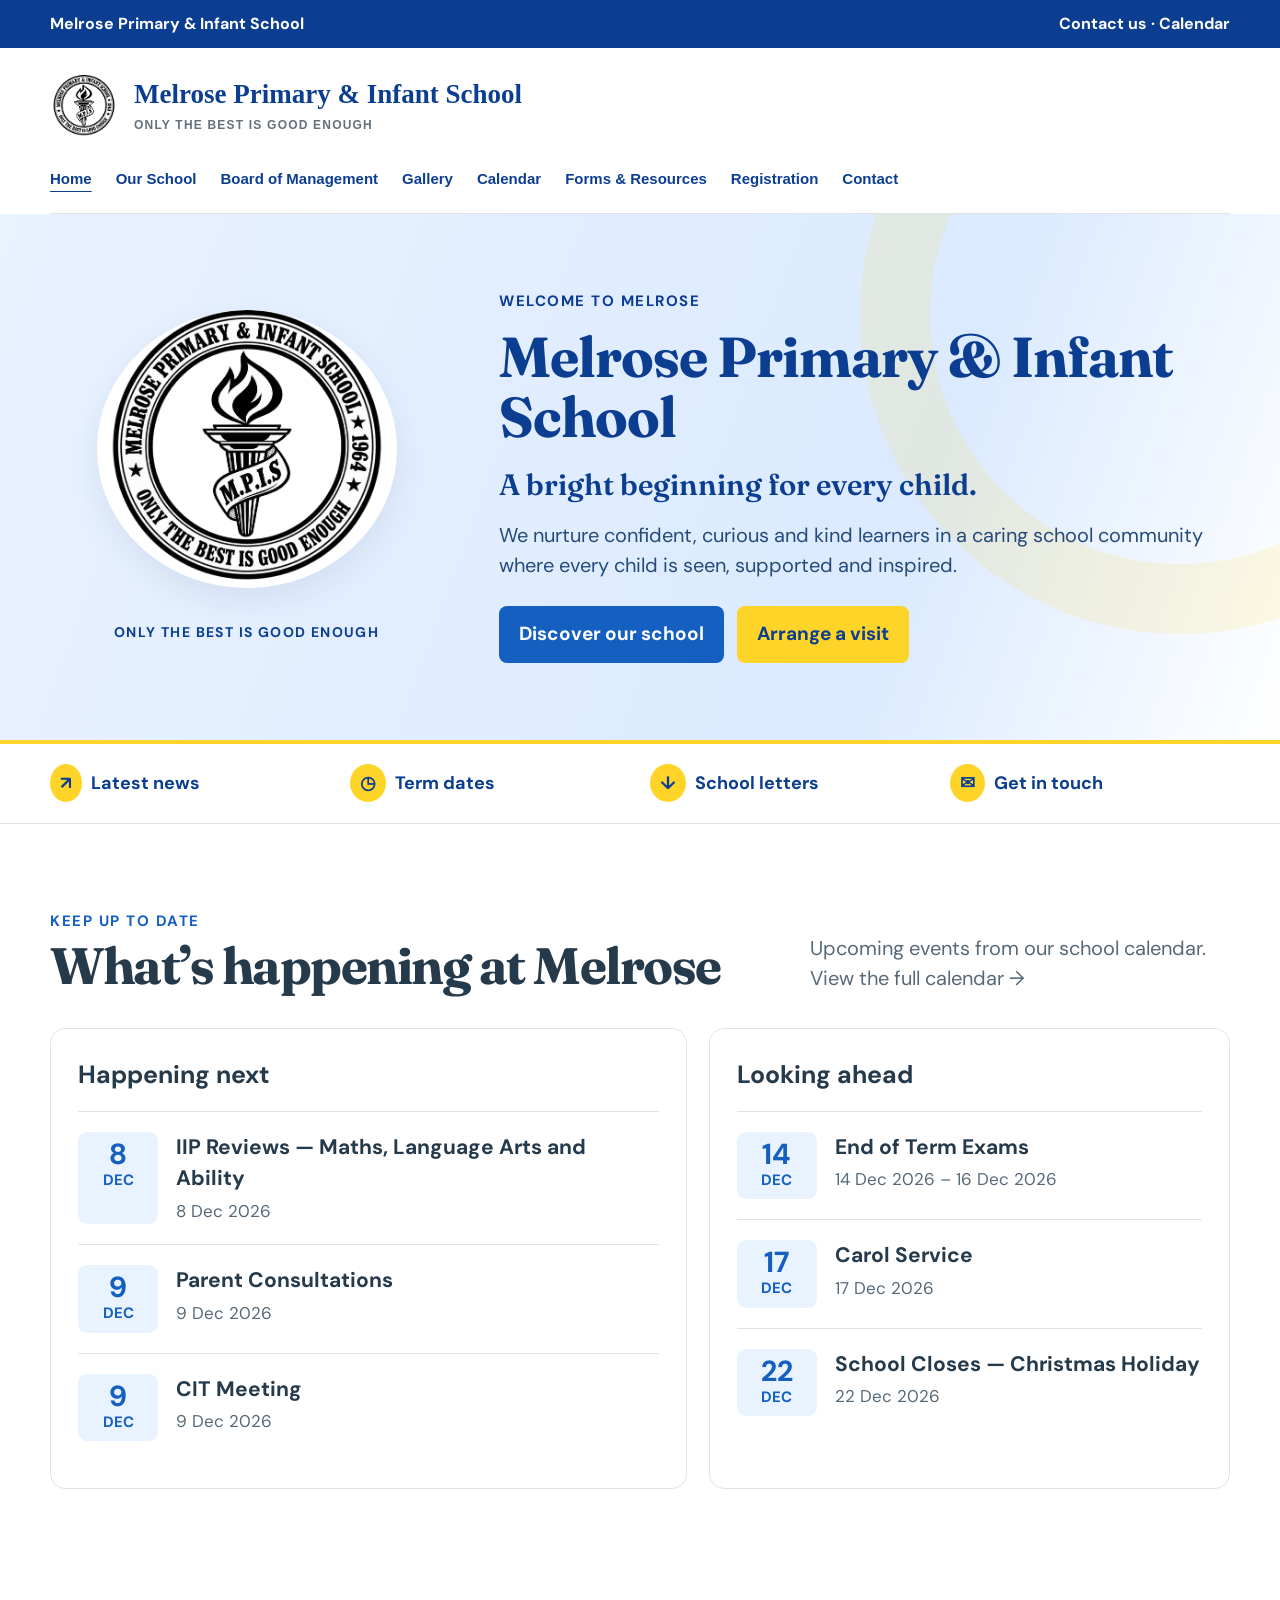
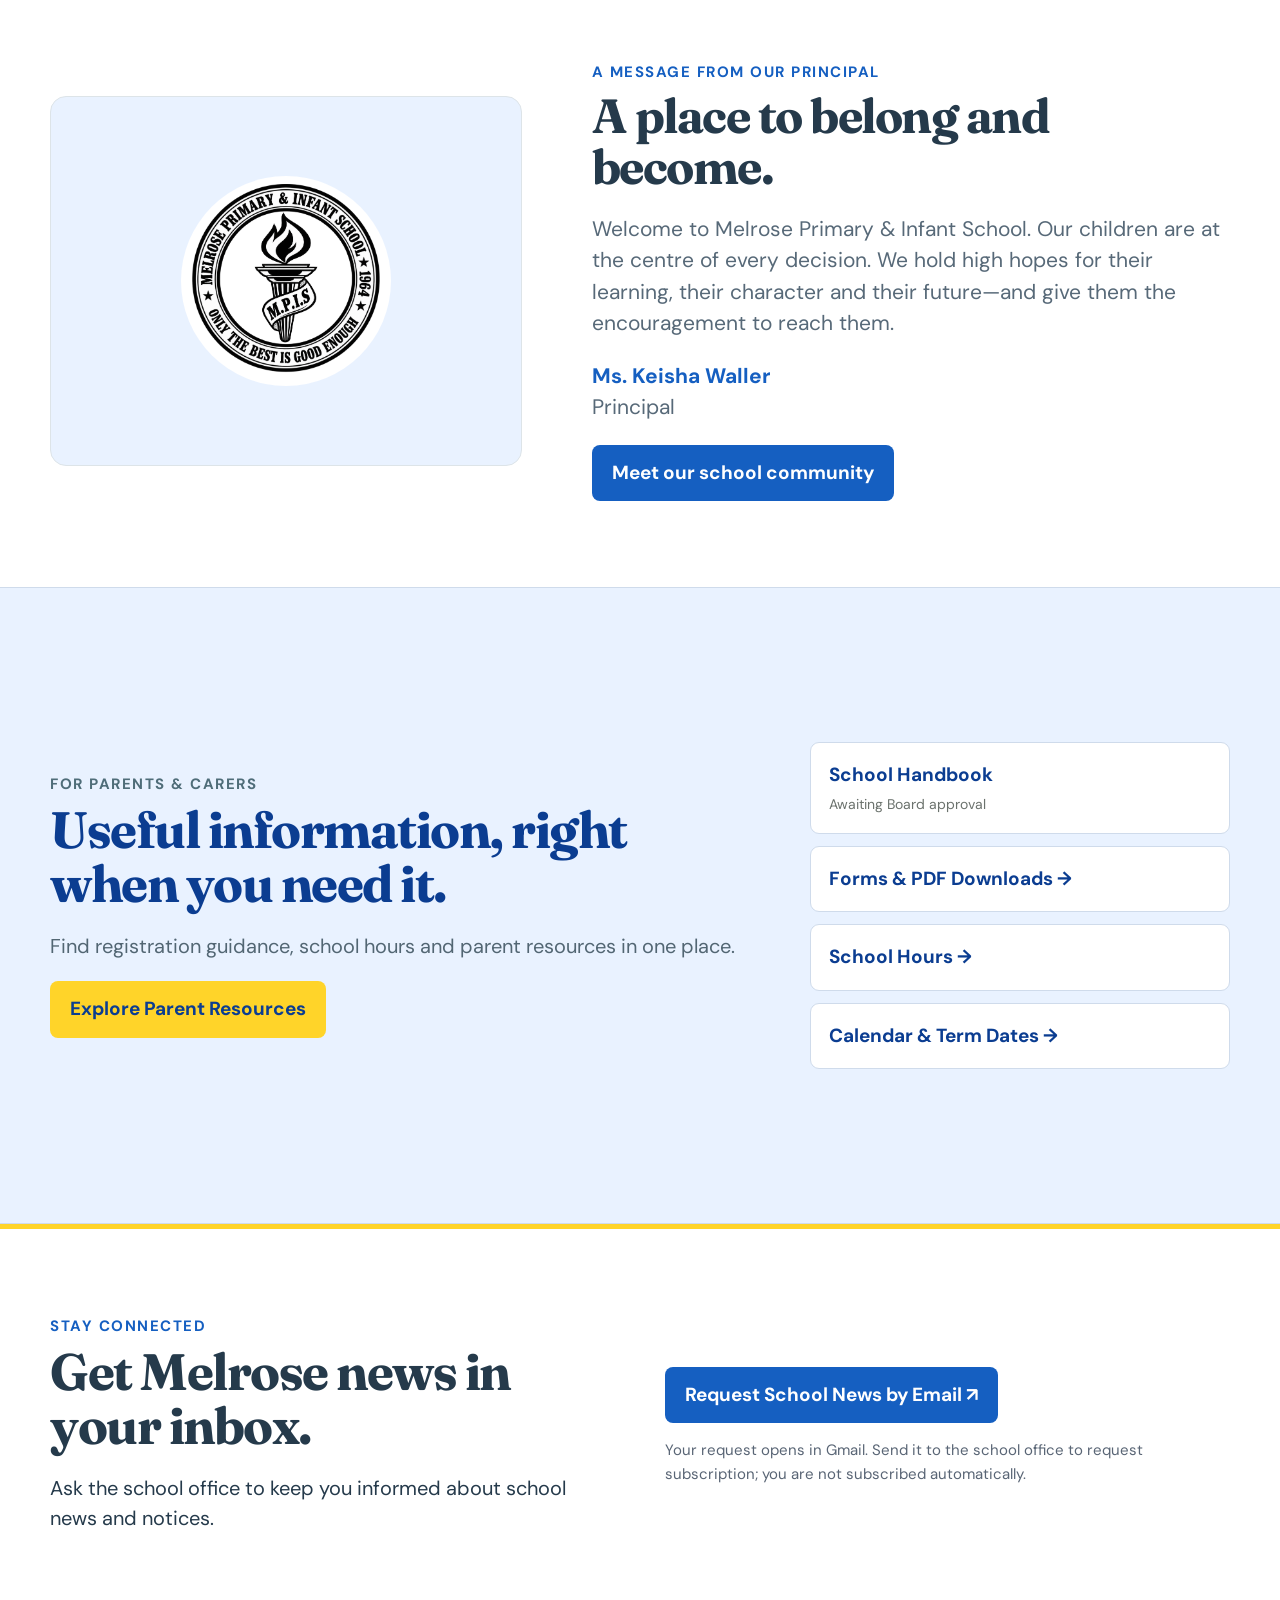
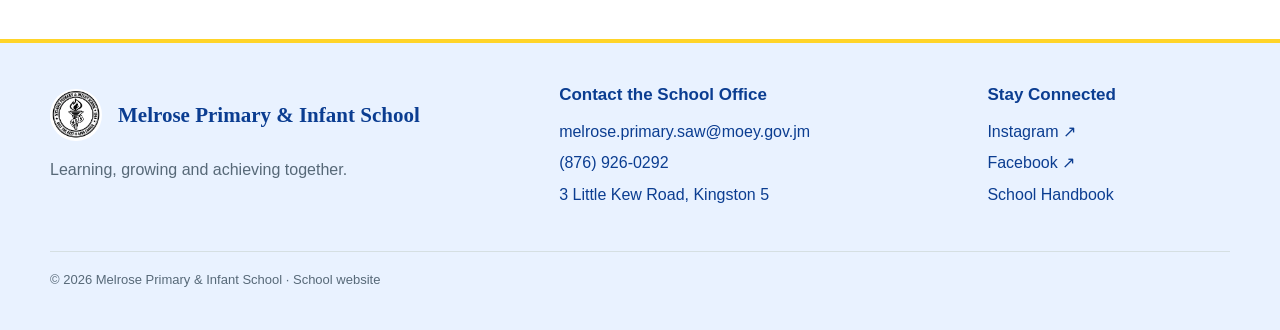
==== commit 11fc0091: "Use school colours and remove website review notices" ====
--- a/index.html
+++ b/index.html
@@ -11,4 +11,4 @@
 @keyframes crest-float{0%,100%{transform:translateY(0)}50%{transform:translateY(-7px)}}@keyframes welcome-glow{from{transform:translate(0,0)}to{transform:translate(-35px,35px)}}
 @media(max-width:800px){.hero.united-welcome .w{grid-template-columns:1fr;gap:30px;text-align:center}.welcome-crest img{width:180px}.hero.united-welcome{padding:42px 0}.hero.united-welcome h1{font-size:clamp(36px,7vw,52px)}.hero.united-welcome .actions{justify-content:center}.hero.united-welcome .crest-motto{margin-top:15px}.hero.united-welcome .welcome-copy>p{margin:0 auto 26px}}
 @media(prefers-reduced-motion:reduce){.welcome-crest img,.united-welcome::before{animation:none}}
-</style><link rel="stylesheet" href="review.css"><script src="review.js" defer></script></head><body><div class="staging-notice">Website review · Updated for school review</div><div class="top"><div class="w">Melrose Primary &amp; Infant School <span><a href="contact.html">Contact us</a> · <a href="calendar.html">Calendar</a></span></div></div><header class="review-header"><a class="school-brand" href="index.html"><img src="melrose-crest.png" alt="Melrose Primary &amp; Infant School crest"><span>Melrose Primary &amp; Infant School<small>Only the best is good enough</small></span></a><nav aria-label="Main navigation"><a href="index.html" aria-current="page">Home</a><a href="school.html">Our School</a><a href="board.html">Board of Management</a><a href="gallery.html">Gallery</a><a href="calendar.html">Calendar</a><a href="forms.html">Forms & Resources</a><a href="registration.html">Registration</a><a href="contact.html">Contact</a></nav></header><main><section class="hero united-welcome"><div class="w"><div class="welcome-crest"><img src="melrose-crest.png" width="300" height="300" alt="Melrose Primary &amp; Infant School crest" fetchpriority="high"><p class="crest-motto">Only the best is good enough</p></div><div class="welcome-copy"><div class="k">Welcome to Melrose</div><h1>Melrose Primary &amp; Infant School</h1><h2>A bright beginning for every child.</h2><p>We nurture confident, curious and kind learners in a caring school community where every child is seen, supported and inspired.</p><div class="actions"><a class="btn" href="school.html">Discover our school</a><a class="btn gold" href="visit.html">Arrange a visit</a></div></div></div></section><div class="quick"><div class="w"><a href="news.html"><b>↗</b>Latest news</a><a href="calendar.html"><b>◷</b>Term dates</a><a href="forms.html"><b>↓</b>School letters</a><a href="contact.html"><b>✉</b>Get in touch</a></div></div><section class="w" id="news"><div class="headrow"><div><div class="k">Keep up to date</div><h2>What’s happening at Melrose</h2></div><p class="intro">Upcoming events from our school calendar. <a href="calendar.html">View the full calendar →</a></p></div><div class="news" id="home-events"><div class="box"><div class="boxhead">Happening next</div><div id="home-next"><p><a href="calendar.html">View upcoming school events</a></p></div></div><aside class="box"><div class="boxhead">Looking ahead</div><div id="home-later"><p><a href="calendar.html">View the full school calendar</a></p></div></aside></div></section><section class="w welcome" id="about"><div class="crestbox"><img src="melrose-crest.png" alt="Melrose school crest"></div><div><div class="k">A message from our Principal</div><h2>A place to belong and become.</h2><p>Welcome to Melrose Primary &amp; Infant School. Our children are at the centre of every decision. We hold high hopes for their learning, their character and their future—and give them the encouragement to reach them.</p><p><b style="color:var(--g)">Ms. Keisha Waller</b><br><span>Principal</span></p><a class="btn" href="contact.html">Meet our school community</a></div></section><section class="band" id="parents"><div class="w"><div><div class="k">For parents &amp; carers</div><h2>Useful information, right when you need it.</h2><p>Find registration guidance, school hours and parent resources in one place.</p><a class="btn gold" href="forms.html">Explore Parent Resources</a></div><div class="resource-shortcuts"><a href="forms.html#handbook">School Handbook <span>Awaiting Board approval</span></a><a href="forms.html#downloads">Forms &amp; PDF Downloads →</a><a href="school.html#hours">School Hours →</a><a href="calendar.html">Calendar &amp; Term Dates →</a></div></div></section><section class="signup"><div class="w"><div><div class="k">Stay connected</div><h2>Get Melrose news in your inbox.</h2><p>Ask the school office to keep you informed about school news and notices.</p></div><div class="newsletter-request"><a class="btn" href="https://mail.google.com/mail/?view=cm&amp;fs=1&amp;to=melrose.primary.saw%40moey.gov.jm&amp;su=School%20Newsletter%20Subscription%20Request&amp;body=Hello%20School%20Office%2C%0A%0APlease%20add%20me%20to%20the%20school%20newsletter%20mailing%20list.%20I%20consent%20to%20receiving%20school%20news.%0A%0AName%3A%0AEmail%3A" target="_blank" rel="noopener noreferrer">Request School News by Email ↗</a><p>Your request opens in Gmail. Send it to the school office to request subscription; you are not subscribed automatically.</p></div></div></section></main><footer class="review-footer"><div><a class="school-brand" href="index.html"><img src="melrose-crest.png" alt="School crest"><strong>Melrose Primary &amp; Infant School</strong></a><p>Learning, growing and achieving together.</p></div><div><h2>Contact the School Office</h2><a href="mailto:melrose.primary.saw@moey.gov.jm">melrose.primary.saw@moey.gov.jm</a><a href="tel:+18769260292">(876) 926-0292</a><a href="https://www.google.com/maps/search/?api=1&amp;query=3+Little+Kew+Road+Kingston+5+Jamaica" target="_blank" rel="noopener noreferrer">3 Little Kew Road, Kingston 5</a></div><div><h2>Stay Connected</h2><a href="https://www.instagram.com/melroseprimaryinfant/" target="_blank" rel="noopener noreferrer">Instagram ↗</a><a href="https://www.facebook.com/profile.php?id=61595158891442" target="_blank" rel="noopener noreferrer">Facebook ↗</a><a href="forms.html#handbook">School Handbook</a></div><p class="footer-note">© 2026 Melrose Primary &amp; Infant School · School website</p></footer></body></html>
+</style><link rel="stylesheet" href="review.css"><script src="review.js" defer></script></head><body><div class="top"><div class="w">Melrose Primary &amp; Infant School <span><a href="contact.html">Contact us</a> · <a href="calendar.html">Calendar</a></span></div></div><header class="review-header"><a class="school-brand" href="index.html"><img src="melrose-crest.png" alt="Melrose Primary &amp; Infant School crest"><span>Melrose Primary &amp; Infant School<small>Only the best is good enough</small></span></a><nav aria-label="Main navigation"><a href="index.html" aria-current="page">Home</a><a href="school.html">Our School</a><a href="board.html">Board of Management</a><a href="gallery.html">Gallery</a><a href="calendar.html">Calendar</a><a href="forms.html">Forms & Resources</a><a href="registration.html">Registration</a><a href="contact.html">Contact</a></nav></header><main><section class="hero united-welcome"><div class="w"><div class="welcome-crest"><img src="melrose-crest.png" width="300" height="300" alt="Melrose Primary &amp; Infant School crest" fetchpriority="high"><p class="crest-motto">Only the best is good enough</p></div><div class="welcome-copy"><div class="k">Welcome to Melrose</div><h1>Melrose Primary &amp; Infant School</h1><h2>A bright beginning for every child.</h2><p>We nurture confident, curious and kind learners in a caring school community where every child is seen, supported and inspired.</p><div class="actions"><a class="btn" href="school.html">Discover our school</a><a class="btn gold" href="visit.html">Arrange a visit</a></div></div></div></section><div class="quick"><div class="w"><a href="news.html"><b>↗</b>Latest news</a><a href="calendar.html"><b>◷</b>Term dates</a><a href="forms.html"><b>↓</b>School letters</a><a href="contact.html"><b>✉</b>Get in touch</a></div></div><section class="w" id="news"><div class="headrow"><div><div class="k">Keep up to date</div><h2>What’s happening at Melrose</h2></div><p class="intro">Upcoming events from our school calendar. <a href="calendar.html">View the full calendar →</a></p></div><div class="news" id="home-events"><div class="box"><div class="boxhead">Happening next</div><div id="home-next"><p><a href="calendar.html">View upcoming school events</a></p></div></div><aside class="box"><div class="boxhead">Looking ahead</div><div id="home-later"><p><a href="calendar.html">View the full school calendar</a></p></div></aside></div></section><section class="w welcome" id="about"><div class="crestbox"><img src="melrose-crest.png" alt="Melrose school crest"></div><div><div class="k">A message from our Principal</div><h2>A place to belong and become.</h2><p>Welcome to Melrose Primary &amp; Infant School. Our children are at the centre of every decision. We hold high hopes for their learning, their character and their future—and give them the encouragement to reach them.</p><p><b style="color:var(--g)">Ms. Keisha Waller</b><br><span>Principal</span></p><a class="btn" href="contact.html">Meet our school community</a></div></section><section class="band" id="parents"><div class="w"><div><div class="k">For parents &amp; carers</div><h2>Useful information, right when you need it.</h2><p>Find registration guidance, school hours and parent resources in one place.</p><a class="btn gold" href="forms.html">Explore Parent Resources</a></div><div class="resource-shortcuts"><a href="forms.html#handbook">School Handbook <span>Awaiting Board approval</span></a><a href="forms.html#downloads">Forms &amp; PDF Downloads →</a><a href="school.html#hours">School Hours →</a><a href="calendar.html">Calendar &amp; Term Dates →</a></div></div></section><section class="signup"><div class="w"><div><div class="k">Stay connected</div><h2>Get Melrose news in your inbox.</h2><p>Ask the school office to keep you informed about school news and notices.</p></div><div class="newsletter-request"><a class="btn" href="https://mail.google.com/mail/?view=cm&amp;fs=1&amp;to=melrose.primary.saw%40moey.gov.jm&amp;su=School%20Newsletter%20Subscription%20Request&amp;body=Hello%20School%20Office%2C%0A%0APlease%20add%20me%20to%20the%20school%20newsletter%20mailing%20list.%20I%20consent%20to%20receiving%20school%20news.%0A%0AName%3A%0AEmail%3A" target="_blank" rel="noopener noreferrer">Request School News by Email ↗</a><p>Your request opens in Gmail. Send it to the school office to request subscription; you are not subscribed automatically.</p></div></div></section></main><footer class="review-footer"><div><a class="school-brand" href="index.html"><img src="melrose-crest.png" alt="School crest"><strong>Melrose Primary &amp; Infant School</strong></a><p>Learning, growing and achieving together.</p></div><div><h2>Contact the School Office</h2><a href="mailto:melrose.primary.saw@moey.gov.jm">melrose.primary.saw@moey.gov.jm</a><a href="tel:+18769260292">(876) 926-0292</a><a href="https://www.google.com/maps/search/?api=1&amp;query=3+Little+Kew+Road+Kingston+5+Jamaica" target="_blank" rel="noopener noreferrer">3 Little Kew Road, Kingston 5</a></div><div><h2>Stay Connected</h2><a href="https://www.instagram.com/melroseprimaryinfant/" target="_blank" rel="noopener noreferrer">Instagram ↗</a><a href="https://www.facebook.com/profile.php?id=61595158891442" target="_blank" rel="noopener noreferrer">Facebook ↗</a><a href="forms.html#handbook">School Handbook</a></div><p class="footer-note">© 2026 Melrose Primary &amp; Infant School · School website</p></footer></body></html>
--- a/review.css
+++ b/review.css
@@ -1,9 +1,12 @@
-:root{--n:#123b68;--g:#175b98;--m:#edf3f8;--y:#f4cd52;--c:#faf9f6;--t:#253a4b;--u:#576978;--l:#dde4e8}
-body{background:#faf9f6!important;color:var(--t)}a{overflow-wrap:anywhere}button,a.button,.btn{transition:background .2s,transform .2s}a.button:hover,.btn:hover{transform:translateY(-2px)}a:focus-visible,button:focus-visible{outline:3px solid #175b98;outline-offset:5px}body>main{min-height:60vh}.staging-notice{padding:9px 20px;background:#fff4d4;color:#654d16;text-align:center;font:600 13px/1.4 Arial,sans-serif;letter-spacing:.03em}
-.review-header{max-width:1180px;width:calc(100% - 44px);margin:auto;padding:24px 0 18px;display:block;border-bottom:1px solid #dde4e8}.school-brand{display:flex;align-items:center;gap:16px;color:#123b68;text-decoration:none;font:700 27px/1.15 Georgia,serif}.school-brand img{width:68px;height:68px;object-fit:contain;background:white!important;border-radius:50%;flex-shrink:0}.school-brand small{display:block;font:600 12px/1.4 Arial,sans-serif;letter-spacing:.1em;text-transform:uppercase;margin-top:7px;color:#65717a}.review-header nav{display:flex;flex-wrap:wrap;gap:10px 24px;margin-top:24px;font:600 15px/1.5 Arial,sans-serif}.review-header nav a{color:#224a70;padding:4px 0}.review-header nav a[aria-current]{text-decoration:underline;text-underline-offset:7px}
-.review-footer{width:100%;max-width:none;background:#edf1f2!important;border-top:1px solid #dde4e8;color:#253a4b!important;padding:40px max(22px,calc((100vw - 1180px)/2));display:grid;grid-template-columns:1.2fr 1fr .6fr;gap:24px;font:16px/1.6 Arial,sans-serif}.review-footer .school-brand{font-size:21px}.review-footer .school-brand img{width:52px;height:52px}.review-footer h2{font:700 17px/1.4 Arial;margin:0 0 12px;letter-spacing:0;color:#123b68}.review-footer a{display:block;color:#224a70!important;text-decoration:none;margin:6px 0}.review-footer a.school-brand{display:flex}.review-footer p{color:#576978!important}.footer-note{grid-column:1/-1;border-top:1px solid #d5dfe2;padding-top:18px;font-size:13px;margin-bottom:0}.review-note{background:#fff5db;border-left:4px solid #dfb442;padding:16px 20px;font:16px/1.6 Arial}.board-roster{margin:52px 0}.board-roster h3{font:700 23px Georgia;margin:0}.board-roster>h2,.purpose-title{font:700 34px Georgia;margin-top:45px}.board-roster .list{margin-top:20px}
-.top{background:#eef2f5!important;color:#123b68!important}.hero.united-welcome{background:linear-gradient(115deg,#f5f5ef,#edf3f5 70%,#fff9e8)!important;color:#123b68!important;border-bottom:1px solid #e1e5e4!important}.hero.united-welcome h2{color:#31627d!important}.hero.united-welcome .welcome-copy>p{color:#4a6477!important}.hero.united-welcome .k,.hero.united-welcome .crest-motto{color:#4c687a!important}.welcome-crest img{background:#fff!important;box-shadow:0 12px 32px #24445b16!important}.united-welcome::before{border-color:#f4cd5222!important}.hero.united-welcome .btn:not(.gold){background:#175b98!important;color:white!important}.quick{background:#fff!important;color:#123b68!important;border-bottom:1px solid #dde4e8}.quick .w{gap:20px;padding:26px 0}.quick b{background:#f6ebc9!important}.crestbox{background:#eef2f4!important;border:1px solid #dde4e8}.crestbox img{background:white!important;box-shadow:none!important;width:210px;height:210px}.band{background:#f0f2ee!important;color:#123b68!important}.band .k{color:#4f6d79!important}.band p{color:#526673!important}.signup{background:#fff7df!important}.resource-shortcuts{display:grid;gap:12px}.resource-shortcuts a{display:block;background:white;padding:18px;border:1px solid #dce2df;border-radius:9px;color:#123b68;font-weight:700}.resource-shortcuts span{display:block;color:#6b726d;font-size:14px;font-weight:400;margin-top:4px}.newsletter-request p{font-size:15px;line-height:1.6;color:#596575}.newsletter-request .btn{background:#175b98;color:#fff}.welcome h2{font-size:clamp(34px,4vw,48px)}.news{gap:22px}.news .item{padding:20px 0}.news .date{background:#f1f4f5}.term-summary{background:#fff;border:1px solid #dde4e8;border-radius:14px;padding:25px 30px;margin:32px 0}.term-summary h2{font:700 27px Georgia;margin-top:0}.term-summary li{margin:10px 0}.term-summary p{font-size:15px;color:#576978}
-.gallery{grid-template-columns:repeat(auto-fit,minmax(270px,370px));gap:28px}.gallery .album-tile{height:330px!important;box-shadow:0 8px 26px #24445b12;border:8px solid white!important;border-radius:16px!important;background:#fff!important}.gallery .album-tile img{border-radius:8px!important;object-position:center 38%;transition:transform .3s}.gallery .album-tile:hover img{transform:scale(1.03)}.gallery .album-tile span{background:#fff!important;color:#123b68!important;border-top:1px solid #e0e5e7;padding:18px!important;font:700 23px Georgia!important}.album-tile small{color:#637681;font:15px Arial!important}.photo-list{grid-template-columns:repeat(2,minmax(0,1fr));max-width:none}.photo-list button{border:8px solid #fff!important;box-shadow:0 6px 20px #24445b12}.photo-list img{aspect-ratio:4/3;object-fit:cover}.photo-list span{font-size:16px;line-height:1.5}.viewer{background:#f5f5f3!important;color:#123b68!important}.chairwoman,.list article{box-shadow:0 4px 20px #24445b06;border-color:#e0e5e7!important}.chairwoman blockquote{font-size:20px!important}.chairwoman h3{font:700 24px/1.35 Georgia}.chairwoman-message{padding-top:30px;padding-bottom:30px}
+:root{--n:#0b3d91;--g:#155fc1;--m:#edf3f8;--y:#ffd429;--c:#ffffff;--t:#253a4b;--u:#576978;--l:#dde4e8}
+body{background:#ffffff!important;color:var(--t)}a{overflow-wrap:anywhere}button,a.button,.btn{transition:background .2s,transform .2s}a.button:hover,.btn:hover{transform:translateY(-2px)}a:focus-visible,button:focus-visible{outline:3px solid #155fc1;outline-offset:5px}body>main{min-height:60vh}.staging-notice{padding:9px 20px;background:#fff4d4;color:#654d16;text-align:center;font:600 13px/1.4 Arial,sans-serif;letter-spacing:.03em}
+.review-header{max-width:1180px;width:calc(100% - 44px);margin:auto;padding:24px 0 18px;display:block;border-bottom:1px solid #dde4e8}.school-brand{display:flex;align-items:center;gap:16px;color:#0b3d91;text-decoration:none;font:700 27px/1.15 Georgia,serif}.school-brand img{width:68px;height:68px;object-fit:contain;background:white!important;border-radius:50%;flex-shrink:0}.school-brand small{display:block;font:600 12px/1.4 Arial,sans-serif;letter-spacing:.1em;text-transform:uppercase;margin-top:7px;color:#65717a}.review-header nav{display:flex;flex-wrap:wrap;gap:10px 24px;margin-top:24px;font:600 15px/1.5 Arial,sans-serif}.review-header nav a{color:#224a70;padding:4px 0}.review-header nav a[aria-current]{text-decoration:underline;text-underline-offset:7px}
+.review-footer{width:100%;max-width:none;background:#e9f2ff!important;border-top:1px solid #dde4e8;color:#253a4b!important;padding:40px max(22px,calc((100vw - 1180px)/2));display:grid;grid-template-columns:1.2fr 1fr .6fr;gap:24px;font:16px/1.6 Arial,sans-serif}.review-footer .school-brand{font-size:21px}.review-footer .school-brand img{width:52px;height:52px}.review-footer h2{font:700 17px/1.4 Arial;margin:0 0 12px;letter-spacing:0;color:#0b3d91}.review-footer a{display:block;color:#224a70!important;text-decoration:none;margin:6px 0}.review-footer a.school-brand{display:flex}.review-footer p{color:#576978!important}.footer-note{grid-column:1/-1;border-top:1px solid #d5dfe2;padding-top:18px;font-size:13px;margin-bottom:0}.review-note{background:#e9f2ff;border-left:4px solid #ffd429;padding:16px 20px;font:16px/1.6 Arial}.board-roster{margin:52px 0}.board-roster h3{font:700 23px Georgia;margin:0}.board-roster>h2,.purpose-title{font:700 34px Georgia;margin-top:45px}.board-roster .list{margin-top:20px}
+.top{background:#e9f2ff!important;color:#0b3d91!important}.hero.united-welcome{background:linear-gradient(115deg,#e9f2ff,#dbeaff 70%,#ffffff)!important;color:#0b3d91!important;border-bottom:1px solid #e1e5e4!important}.hero.united-welcome h2{color:#31627d!important}.hero.united-welcome .welcome-copy>p{color:#4a6477!important}.hero.united-welcome .k,.hero.united-welcome .crest-motto{color:#4c687a!important}.welcome-crest img{background:#fff!important;box-shadow:0 12px 32px #24445b16!important}.united-welcome::before{border-color:#ffd42922!important}.hero.united-welcome .btn:not(.gold){background:#155fc1!important;color:white!important}.quick{background:#fff!important;color:#0b3d91!important;border-bottom:1px solid #dde4e8}.quick .w{gap:20px;padding:26px 0}.quick b{background:#ffd429!important}.crestbox{background:#e9f2ff!important;border:1px solid #dde4e8}.crestbox img{background:white!important;box-shadow:none!important;width:210px;height:210px}.band{background:#e9f2ff!important;color:#0b3d91!important}.band .k{color:#4f6d79!important}.band p{color:#526673!important}.signup{background:#ffffff!important}.resource-shortcuts{display:grid;gap:12px}.resource-shortcuts a{display:block;background:white;padding:18px;border:1px solid #dce2df;border-radius:9px;color:#0b3d91;font-weight:700}.resource-shortcuts span{display:block;color:#6b726d;font-size:14px;font-weight:400;margin-top:4px}.newsletter-request p{font-size:15px;line-height:1.6;color:#596575}.newsletter-request .btn{background:#155fc1;color:#fff}.welcome h2{font-size:clamp(34px,4vw,48px)}.news{gap:22px}.news .item{padding:20px 0}.news .date{background:#e9f2ff}.term-summary{background:#fff;border:1px solid #dde4e8;border-radius:14px;padding:25px 30px;margin:32px 0}.term-summary h2{font:700 27px Georgia;margin-top:0}.term-summary li{margin:10px 0}.term-summary p{font-size:15px;color:#576978}
+.gallery{grid-template-columns:repeat(auto-fit,minmax(270px,370px));gap:28px}.gallery .album-tile{height:330px!important;box-shadow:0 8px 26px #24445b12;border:8px solid white!important;border-radius:16px!important;background:#fff!important}.gallery .album-tile img{border-radius:8px!important;object-position:center 38%;transition:transform .3s}.gallery .album-tile:hover img{transform:scale(1.03)}.gallery .album-tile span{background:#fff!important;color:#0b3d91!important;border-top:1px solid #e0e5e7;padding:18px!important;font:700 23px Georgia!important}.album-tile small{color:#637681;font:15px Arial!important}.photo-list{grid-template-columns:repeat(2,minmax(0,1fr));max-width:none}.photo-list button{border:8px solid #fff!important;box-shadow:0 6px 20px #24445b12}.photo-list img{aspect-ratio:4/3;object-fit:cover}.photo-list span{font-size:16px;line-height:1.5}.viewer{background:#ffffff!important;color:#0b3d91!important}.chairwoman,.list article{box-shadow:0 4px 20px #24445b06;border-color:#e0e5e7!important}.chairwoman blockquote{font-size:20px!important}.chairwoman h3{font:700 24px/1.35 Georgia}.chairwoman-message{padding-top:30px;padding-bottom:30px}
 @media(max-width:800px){.review-footer{grid-template-columns:1fr 1fr}.review-footer>div:first-child{grid-column:1/-1}.review-header{width:calc(100% - 32px)}.school-brand{font-size:24px}.photo-list{grid-template-columns:1fr}}
 @media(max-width:580px){.review-footer{grid-template-columns:1fr}.school-brand{font-size:20px}.school-brand img{width:56px;height:56px}.review-header nav{gap:10px 18px;font-size:14px}.quick .w{grid-template-columns:1fr 1fr}.band .w,.signup .w{gap:28px}.gallery{grid-template-columns:1fr}.term-summary{padding:22px}.review-footer{padding:30px 20px}}
 @media(prefers-reduced-motion:reduce){*,*::before,*::after{scroll-behavior:auto!important;animation:none!important;transition:none!important}}
+
+/* School palette: light blue, dark blue, yellow and white. */
+.hero.united-welcome{background:linear-gradient(110deg,#e9f2ff,#dbeaff 70%,#ffffff)!important;border-bottom:4px solid #ffd429!important}.hero.united-welcome h1,.hero.united-welcome h2{color:#0b3d91!important}.hero.united-welcome .welcome-copy>p{color:#254b78!important}.hero.united-welcome .k,.hero.united-welcome .crest-motto{color:#0b3d91!important}.band{background:#e9f2ff!important;border-top:1px solid #cfdbeb;border-bottom:1px solid #cfdbeb}.signup{background:#ffffff!important;border-top:5px solid #ffd429}.btn.gold,.quick b{background:#ffd429!important;color:#0b3d91!important}.review-footer{background:#e9f2ff!important;border-top:4px solid #ffd429}.top{background:#0b3d91!important;color:#ffffff!important}.top a{color:#ffffff!important}.resource-shortcuts a{border-color:#cfdbeb}.review-header nav a,.school-brand,.review-footer h2,.review-footer a{color:#0b3d91!important}
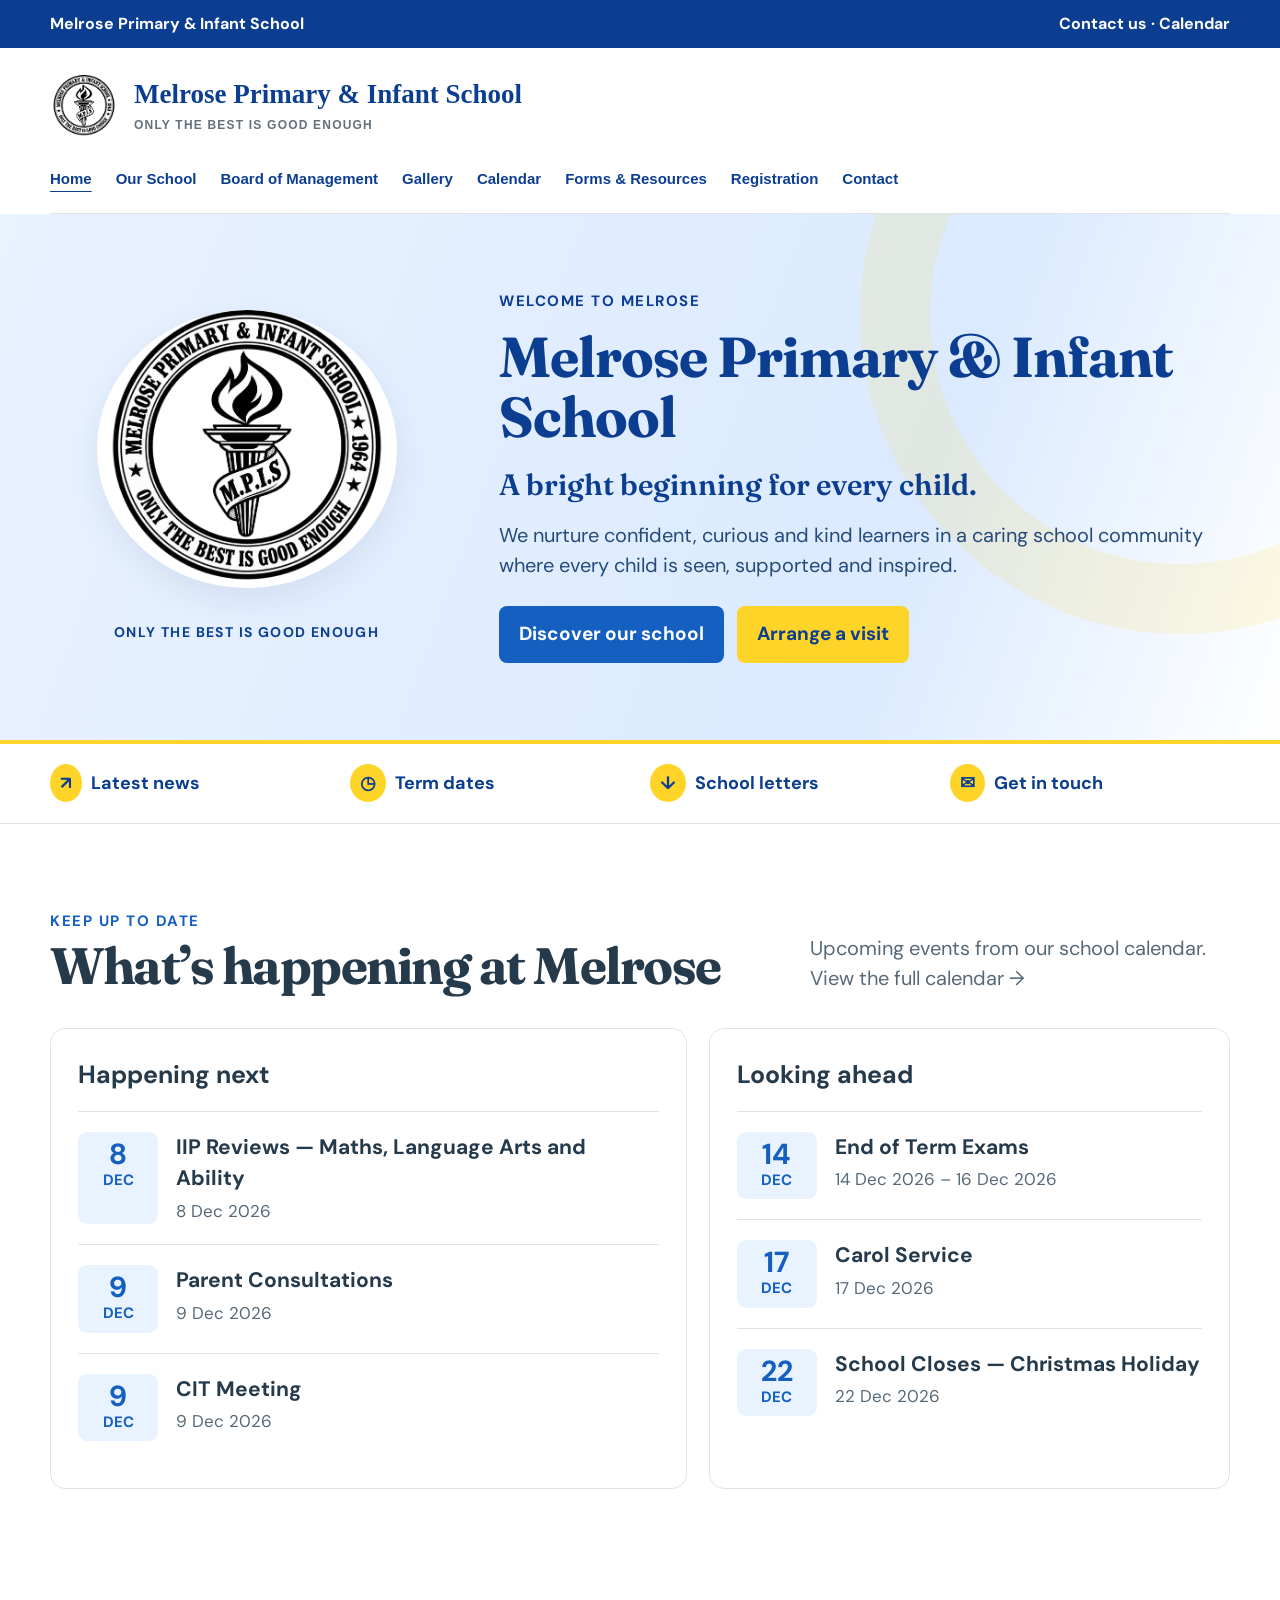
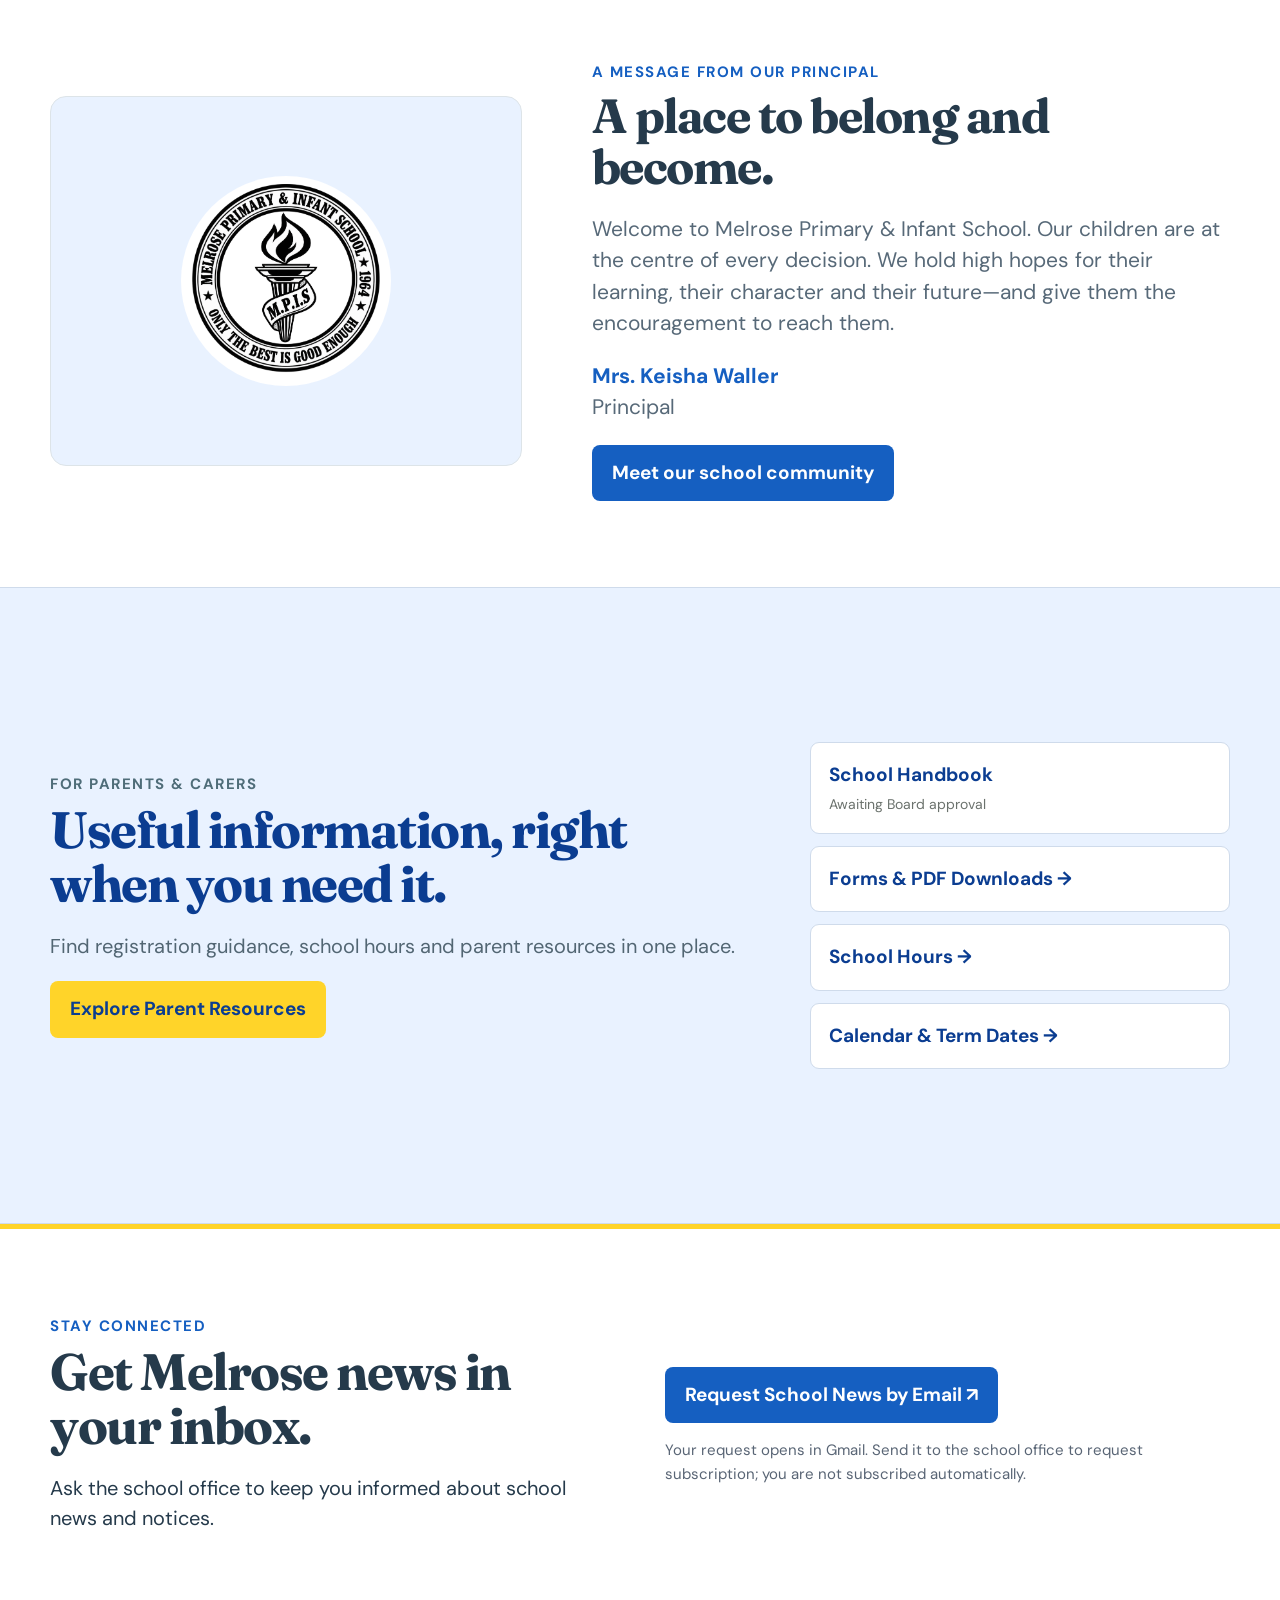
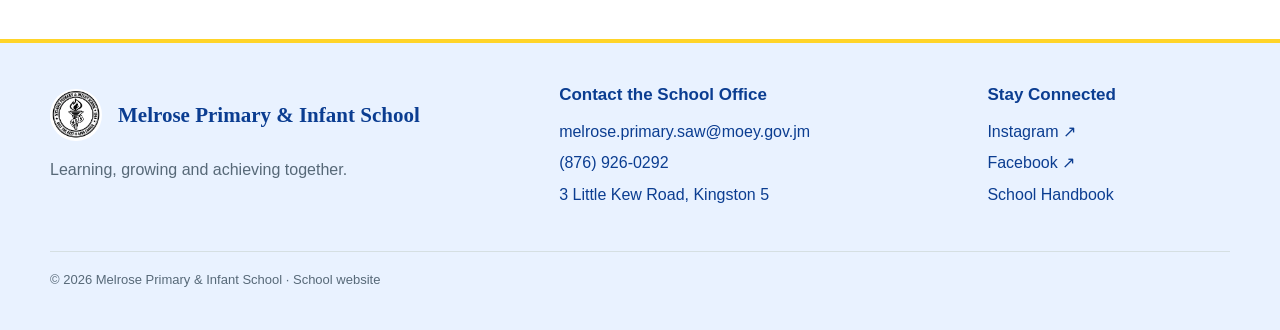
==== commit 6cdf3bbb: "Correct Principal title to Mrs. Keisha Waller" ====
--- a/index.html
+++ b/index.html
@@ -11,4 +11,4 @@
 @keyframes crest-float{0%,100%{transform:translateY(0)}50%{transform:translateY(-7px)}}@keyframes welcome-glow{from{transform:translate(0,0)}to{transform:translate(-35px,35px)}}
 @media(max-width:800px){.hero.united-welcome .w{grid-template-columns:1fr;gap:30px;text-align:center}.welcome-crest img{width:180px}.hero.united-welcome{padding:42px 0}.hero.united-welcome h1{font-size:clamp(36px,7vw,52px)}.hero.united-welcome .actions{justify-content:center}.hero.united-welcome .crest-motto{margin-top:15px}.hero.united-welcome .welcome-copy>p{margin:0 auto 26px}}
 @media(prefers-reduced-motion:reduce){.welcome-crest img,.united-welcome::before{animation:none}}
-</style><link rel="stylesheet" href="review.css"><script src="review.js" defer></script></head><body><div class="top"><div class="w">Melrose Primary &amp; Infant School <span><a href="contact.html">Contact us</a> · <a href="calendar.html">Calendar</a></span></div></div><header class="review-header"><a class="school-brand" href="index.html"><img src="melrose-crest.png" alt="Melrose Primary &amp; Infant School crest"><span>Melrose Primary &amp; Infant School<small>Only the best is good enough</small></span></a><nav aria-label="Main navigation"><a href="index.html" aria-current="page">Home</a><a href="school.html">Our School</a><a href="board.html">Board of Management</a><a href="gallery.html">Gallery</a><a href="calendar.html">Calendar</a><a href="forms.html">Forms & Resources</a><a href="registration.html">Registration</a><a href="contact.html">Contact</a></nav></header><main><section class="hero united-welcome"><div class="w"><div class="welcome-crest"><img src="melrose-crest.png" width="300" height="300" alt="Melrose Primary &amp; Infant School crest" fetchpriority="high"><p class="crest-motto">Only the best is good enough</p></div><div class="welcome-copy"><div class="k">Welcome to Melrose</div><h1>Melrose Primary &amp; Infant School</h1><h2>A bright beginning for every child.</h2><p>We nurture confident, curious and kind learners in a caring school community where every child is seen, supported and inspired.</p><div class="actions"><a class="btn" href="school.html">Discover our school</a><a class="btn gold" href="visit.html">Arrange a visit</a></div></div></div></section><div class="quick"><div class="w"><a href="news.html"><b>↗</b>Latest news</a><a href="calendar.html"><b>◷</b>Term dates</a><a href="forms.html"><b>↓</b>School letters</a><a href="contact.html"><b>✉</b>Get in touch</a></div></div><section class="w" id="news"><div class="headrow"><div><div class="k">Keep up to date</div><h2>What’s happening at Melrose</h2></div><p class="intro">Upcoming events from our school calendar. <a href="calendar.html">View the full calendar →</a></p></div><div class="news" id="home-events"><div class="box"><div class="boxhead">Happening next</div><div id="home-next"><p><a href="calendar.html">View upcoming school events</a></p></div></div><aside class="box"><div class="boxhead">Looking ahead</div><div id="home-later"><p><a href="calendar.html">View the full school calendar</a></p></div></aside></div></section><section class="w welcome" id="about"><div class="crestbox"><img src="melrose-crest.png" alt="Melrose school crest"></div><div><div class="k">A message from our Principal</div><h2>A place to belong and become.</h2><p>Welcome to Melrose Primary &amp; Infant School. Our children are at the centre of every decision. We hold high hopes for their learning, their character and their future—and give them the encouragement to reach them.</p><p><b style="color:var(--g)">Ms. Keisha Waller</b><br><span>Principal</span></p><a class="btn" href="contact.html">Meet our school community</a></div></section><section class="band" id="parents"><div class="w"><div><div class="k">For parents &amp; carers</div><h2>Useful information, right when you need it.</h2><p>Find registration guidance, school hours and parent resources in one place.</p><a class="btn gold" href="forms.html">Explore Parent Resources</a></div><div class="resource-shortcuts"><a href="forms.html#handbook">School Handbook <span>Awaiting Board approval</span></a><a href="forms.html#downloads">Forms &amp; PDF Downloads →</a><a href="school.html#hours">School Hours →</a><a href="calendar.html">Calendar &amp; Term Dates →</a></div></div></section><section class="signup"><div class="w"><div><div class="k">Stay connected</div><h2>Get Melrose news in your inbox.</h2><p>Ask the school office to keep you informed about school news and notices.</p></div><div class="newsletter-request"><a class="btn" href="https://mail.google.com/mail/?view=cm&amp;fs=1&amp;to=melrose.primary.saw%40moey.gov.jm&amp;su=School%20Newsletter%20Subscription%20Request&amp;body=Hello%20School%20Office%2C%0A%0APlease%20add%20me%20to%20the%20school%20newsletter%20mailing%20list.%20I%20consent%20to%20receiving%20school%20news.%0A%0AName%3A%0AEmail%3A" target="_blank" rel="noopener noreferrer">Request School News by Email ↗</a><p>Your request opens in Gmail. Send it to the school office to request subscription; you are not subscribed automatically.</p></div></div></section></main><footer class="review-footer"><div><a class="school-brand" href="index.html"><img src="melrose-crest.png" alt="School crest"><strong>Melrose Primary &amp; Infant School</strong></a><p>Learning, growing and achieving together.</p></div><div><h2>Contact the School Office</h2><a href="mailto:melrose.primary.saw@moey.gov.jm">melrose.primary.saw@moey.gov.jm</a><a href="tel:+18769260292">(876) 926-0292</a><a href="https://www.google.com/maps/search/?api=1&amp;query=3+Little+Kew+Road+Kingston+5+Jamaica" target="_blank" rel="noopener noreferrer">3 Little Kew Road, Kingston 5</a></div><div><h2>Stay Connected</h2><a href="https://www.instagram.com/melroseprimaryinfant/" target="_blank" rel="noopener noreferrer">Instagram ↗</a><a href="https://www.facebook.com/profile.php?id=61595158891442" target="_blank" rel="noopener noreferrer">Facebook ↗</a><a href="forms.html#handbook">School Handbook</a></div><p class="footer-note">© 2026 Melrose Primary &amp; Infant School · School website</p></footer></body></html>
+</style><link rel="stylesheet" href="review.css"><script src="review.js" defer></script></head><body><div class="top"><div class="w">Melrose Primary &amp; Infant School <span><a href="contact.html">Contact us</a> · <a href="calendar.html">Calendar</a></span></div></div><header class="review-header"><a class="school-brand" href="index.html"><img src="melrose-crest.png" alt="Melrose Primary &amp; Infant School crest"><span>Melrose Primary &amp; Infant School<small>Only the best is good enough</small></span></a><nav aria-label="Main navigation"><a href="index.html" aria-current="page">Home</a><a href="school.html">Our School</a><a href="board.html">Board of Management</a><a href="gallery.html">Gallery</a><a href="calendar.html">Calendar</a><a href="forms.html">Forms & Resources</a><a href="registration.html">Registration</a><a href="contact.html">Contact</a></nav></header><main><section class="hero united-welcome"><div class="w"><div class="welcome-crest"><img src="melrose-crest.png" width="300" height="300" alt="Melrose Primary &amp; Infant School crest" fetchpriority="high"><p class="crest-motto">Only the best is good enough</p></div><div class="welcome-copy"><div class="k">Welcome to Melrose</div><h1>Melrose Primary &amp; Infant School</h1><h2>A bright beginning for every child.</h2><p>We nurture confident, curious and kind learners in a caring school community where every child is seen, supported and inspired.</p><div class="actions"><a class="btn" href="school.html">Discover our school</a><a class="btn gold" href="visit.html">Arrange a visit</a></div></div></div></section><div class="quick"><div class="w"><a href="news.html"><b>↗</b>Latest news</a><a href="calendar.html"><b>◷</b>Term dates</a><a href="forms.html"><b>↓</b>School letters</a><a href="contact.html"><b>✉</b>Get in touch</a></div></div><section class="w" id="news"><div class="headrow"><div><div class="k">Keep up to date</div><h2>What’s happening at Melrose</h2></div><p class="intro">Upcoming events from our school calendar. <a href="calendar.html">View the full calendar →</a></p></div><div class="news" id="home-events"><div class="box"><div class="boxhead">Happening next</div><div id="home-next"><p><a href="calendar.html">View upcoming school events</a></p></div></div><aside class="box"><div class="boxhead">Looking ahead</div><div id="home-later"><p><a href="calendar.html">View the full school calendar</a></p></div></aside></div></section><section class="w welcome" id="about"><div class="crestbox"><img src="melrose-crest.png" alt="Melrose school crest"></div><div><div class="k">A message from our Principal</div><h2>A place to belong and become.</h2><p>Welcome to Melrose Primary &amp; Infant School. Our children are at the centre of every decision. We hold high hopes for their learning, their character and their future—and give them the encouragement to reach them.</p><p><b style="color:var(--g)">Mrs. Keisha Waller</b><br><span>Principal</span></p><a class="btn" href="contact.html">Meet our school community</a></div></section><section class="band" id="parents"><div class="w"><div><div class="k">For parents &amp; carers</div><h2>Useful information, right when you need it.</h2><p>Find registration guidance, school hours and parent resources in one place.</p><a class="btn gold" href="forms.html">Explore Parent Resources</a></div><div class="resource-shortcuts"><a href="forms.html#handbook">School Handbook <span>Awaiting Board approval</span></a><a href="forms.html#downloads">Forms &amp; PDF Downloads →</a><a href="school.html#hours">School Hours →</a><a href="calendar.html">Calendar &amp; Term Dates →</a></div></div></section><section class="signup"><div class="w"><div><div class="k">Stay connected</div><h2>Get Melrose news in your inbox.</h2><p>Ask the school office to keep you informed about school news and notices.</p></div><div class="newsletter-request"><a class="btn" href="https://mail.google.com/mail/?view=cm&amp;fs=1&amp;to=melrose.primary.saw%40moey.gov.jm&amp;su=School%20Newsletter%20Subscription%20Request&amp;body=Hello%20School%20Office%2C%0A%0APlease%20add%20me%20to%20the%20school%20newsletter%20mailing%20list.%20I%20consent%20to%20receiving%20school%20news.%0A%0AName%3A%0AEmail%3A" target="_blank" rel="noopener noreferrer">Request School News by Email ↗</a><p>Your request opens in Gmail. Send it to the school office to request subscription; you are not subscribed automatically.</p></div></div></section></main><footer class="review-footer"><div><a class="school-brand" href="index.html"><img src="melrose-crest.png" alt="School crest"><strong>Melrose Primary &amp; Infant School</strong></a><p>Learning, growing and achieving together.</p></div><div><h2>Contact the School Office</h2><a href="mailto:melrose.primary.saw@moey.gov.jm">melrose.primary.saw@moey.gov.jm</a><a href="tel:+18769260292">(876) 926-0292</a><a href="https://www.google.com/maps/search/?api=1&amp;query=3+Little+Kew+Road+Kingston+5+Jamaica" target="_blank" rel="noopener noreferrer">3 Little Kew Road, Kingston 5</a></div><div><h2>Stay Connected</h2><a href="https://www.instagram.com/melroseprimaryinfant/" target="_blank" rel="noopener noreferrer">Instagram ↗</a><a href="https://www.facebook.com/profile.php?id=61595158891442" target="_blank" rel="noopener noreferrer">Facebook ↗</a><a href="forms.html#handbook">School Handbook</a></div><p class="footer-note">© 2026 Melrose Primary &amp; Infant School · School website</p></footer></body></html>
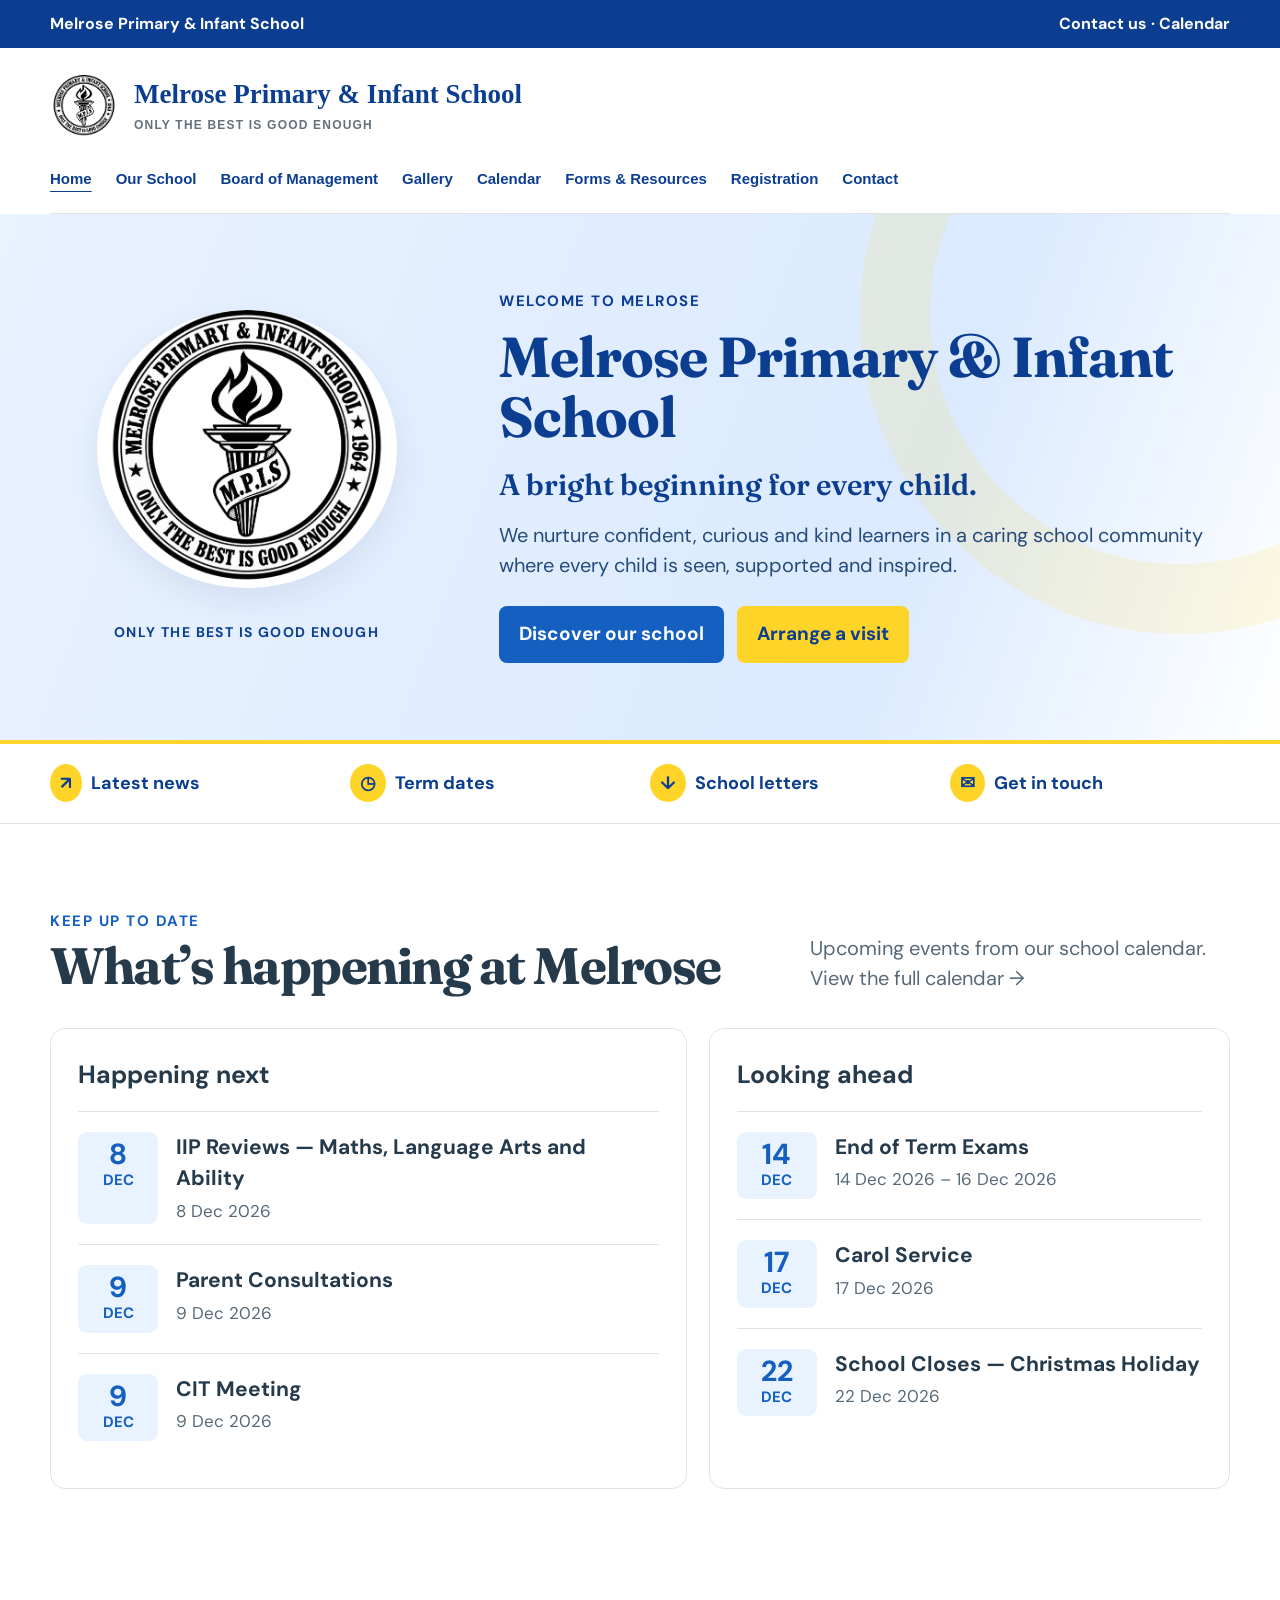
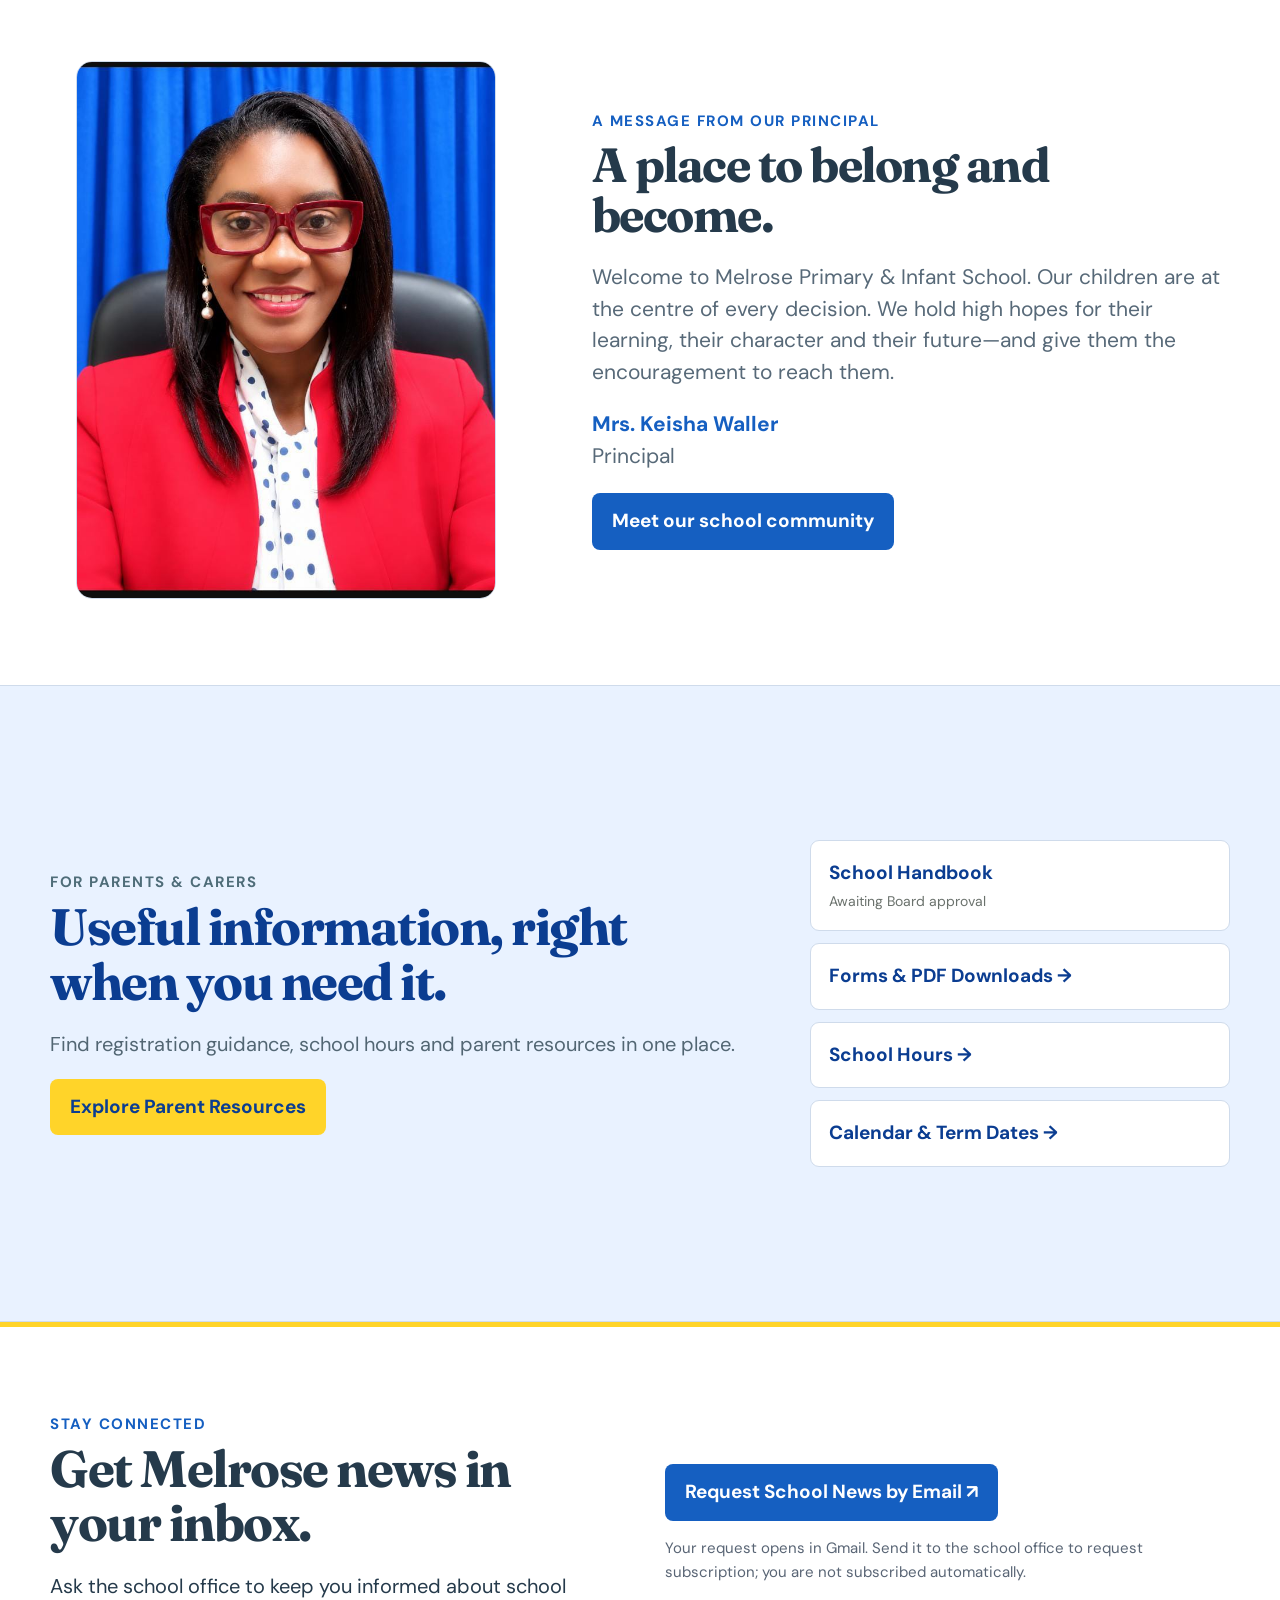
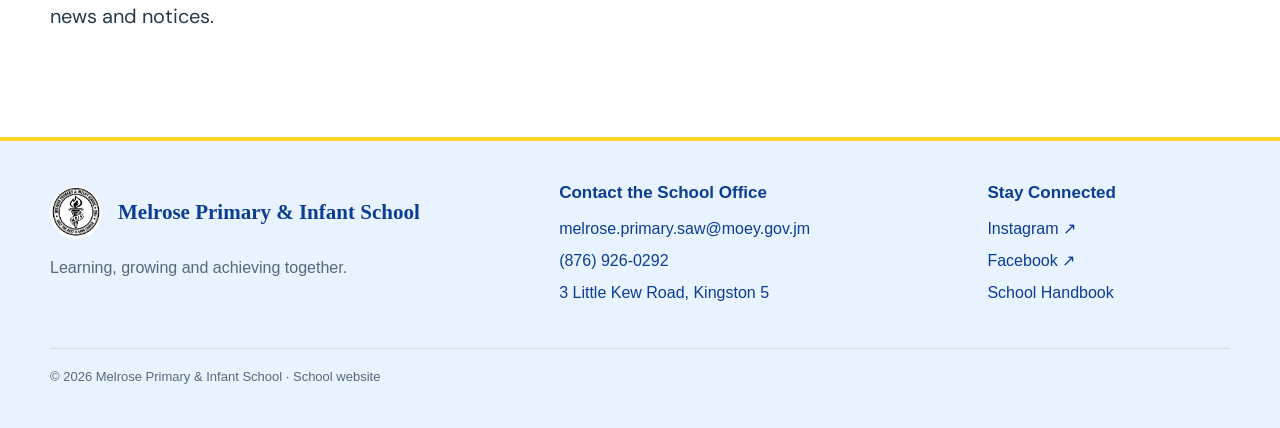
==== commit 1b6f177c: "Add Mrs. Keisha Waller portrait to homepage welcome" ====
--- a/index.html
+++ b/index.html
@@ -11,4 +11,4 @@
 @keyframes crest-float{0%,100%{transform:translateY(0)}50%{transform:translateY(-7px)}}@keyframes welcome-glow{from{transform:translate(0,0)}to{transform:translate(-35px,35px)}}
 @media(max-width:800px){.hero.united-welcome .w{grid-template-columns:1fr;gap:30px;text-align:center}.welcome-crest img{width:180px}.hero.united-welcome{padding:42px 0}.hero.united-welcome h1{font-size:clamp(36px,7vw,52px)}.hero.united-welcome .actions{justify-content:center}.hero.united-welcome .crest-motto{margin-top:15px}.hero.united-welcome .welcome-copy>p{margin:0 auto 26px}}
 @media(prefers-reduced-motion:reduce){.welcome-crest img,.united-welcome::before{animation:none}}
-</style><link rel="stylesheet" href="review.css"><script src="review.js" defer></script></head><body><div class="top"><div class="w">Melrose Primary &amp; Infant School <span><a href="contact.html">Contact us</a> · <a href="calendar.html">Calendar</a></span></div></div><header class="review-header"><a class="school-brand" href="index.html"><img src="melrose-crest.png" alt="Melrose Primary &amp; Infant School crest"><span>Melrose Primary &amp; Infant School<small>Only the best is good enough</small></span></a><nav aria-label="Main navigation"><a href="index.html" aria-current="page">Home</a><a href="school.html">Our School</a><a href="board.html">Board of Management</a><a href="gallery.html">Gallery</a><a href="calendar.html">Calendar</a><a href="forms.html">Forms & Resources</a><a href="registration.html">Registration</a><a href="contact.html">Contact</a></nav></header><main><section class="hero united-welcome"><div class="w"><div class="welcome-crest"><img src="melrose-crest.png" width="300" height="300" alt="Melrose Primary &amp; Infant School crest" fetchpriority="high"><p class="crest-motto">Only the best is good enough</p></div><div class="welcome-copy"><div class="k">Welcome to Melrose</div><h1>Melrose Primary &amp; Infant School</h1><h2>A bright beginning for every child.</h2><p>We nurture confident, curious and kind learners in a caring school community where every child is seen, supported and inspired.</p><div class="actions"><a class="btn" href="school.html">Discover our school</a><a class="btn gold" href="visit.html">Arrange a visit</a></div></div></div></section><div class="quick"><div class="w"><a href="news.html"><b>↗</b>Latest news</a><a href="calendar.html"><b>◷</b>Term dates</a><a href="forms.html"><b>↓</b>School letters</a><a href="contact.html"><b>✉</b>Get in touch</a></div></div><section class="w" id="news"><div class="headrow"><div><div class="k">Keep up to date</div><h2>What’s happening at Melrose</h2></div><p class="intro">Upcoming events from our school calendar. <a href="calendar.html">View the full calendar →</a></p></div><div class="news" id="home-events"><div class="box"><div class="boxhead">Happening next</div><div id="home-next"><p><a href="calendar.html">View upcoming school events</a></p></div></div><aside class="box"><div class="boxhead">Looking ahead</div><div id="home-later"><p><a href="calendar.html">View the full school calendar</a></p></div></aside></div></section><section class="w welcome" id="about"><div class="crestbox"><img src="melrose-crest.png" alt="Melrose school crest"></div><div><div class="k">A message from our Principal</div><h2>A place to belong and become.</h2><p>Welcome to Melrose Primary &amp; Infant School. Our children are at the centre of every decision. We hold high hopes for their learning, their character and their future—and give them the encouragement to reach them.</p><p><b style="color:var(--g)">Mrs. Keisha Waller</b><br><span>Principal</span></p><a class="btn" href="contact.html">Meet our school community</a></div></section><section class="band" id="parents"><div class="w"><div><div class="k">For parents &amp; carers</div><h2>Useful information, right when you need it.</h2><p>Find registration guidance, school hours and parent resources in one place.</p><a class="btn gold" href="forms.html">Explore Parent Resources</a></div><div class="resource-shortcuts"><a href="forms.html#handbook">School Handbook <span>Awaiting Board approval</span></a><a href="forms.html#downloads">Forms &amp; PDF Downloads →</a><a href="school.html#hours">School Hours →</a><a href="calendar.html">Calendar &amp; Term Dates →</a></div></div></section><section class="signup"><div class="w"><div><div class="k">Stay connected</div><h2>Get Melrose news in your inbox.</h2><p>Ask the school office to keep you informed about school news and notices.</p></div><div class="newsletter-request"><a class="btn" href="https://mail.google.com/mail/?view=cm&amp;fs=1&amp;to=melrose.primary.saw%40moey.gov.jm&amp;su=School%20Newsletter%20Subscription%20Request&amp;body=Hello%20School%20Office%2C%0A%0APlease%20add%20me%20to%20the%20school%20newsletter%20mailing%20list.%20I%20consent%20to%20receiving%20school%20news.%0A%0AName%3A%0AEmail%3A" target="_blank" rel="noopener noreferrer">Request School News by Email ↗</a><p>Your request opens in Gmail. Send it to the school office to request subscription; you are not subscribed automatically.</p></div></div></section></main><footer class="review-footer"><div><a class="school-brand" href="index.html"><img src="melrose-crest.png" alt="School crest"><strong>Melrose Primary &amp; Infant School</strong></a><p>Learning, growing and achieving together.</p></div><div><h2>Contact the School Office</h2><a href="mailto:melrose.primary.saw@moey.gov.jm">melrose.primary.saw@moey.gov.jm</a><a href="tel:+18769260292">(876) 926-0292</a><a href="https://www.google.com/maps/search/?api=1&amp;query=3+Little+Kew+Road+Kingston+5+Jamaica" target="_blank" rel="noopener noreferrer">3 Little Kew Road, Kingston 5</a></div><div><h2>Stay Connected</h2><a href="https://www.instagram.com/melroseprimaryinfant/" target="_blank" rel="noopener noreferrer">Instagram ↗</a><a href="https://www.facebook.com/profile.php?id=61595158891442" target="_blank" rel="noopener noreferrer">Facebook ↗</a><a href="forms.html#handbook">School Handbook</a></div><p class="footer-note">© 2026 Melrose Primary &amp; Infant School · School website</p></footer></body></html>
+</style><link rel="stylesheet" href="review.css"><script src="review.js" defer></script><style>.principal-photo{border-radius:16px;overflow:hidden;background:#e9f2ff;border:1px solid #cfdbeb;width:100%;max-width:420px;margin:auto}.principal-photo img{display:block;width:100%;height:auto}@media(max-width:800px){.principal-photo{max-width:340px}}</style></head><body><div class="top"><div class="w">Melrose Primary &amp; Infant School <span><a href="contact.html">Contact us</a> · <a href="calendar.html">Calendar</a></span></div></div><header class="review-header"><a class="school-brand" href="index.html"><img src="melrose-crest.png" alt="Melrose Primary &amp; Infant School crest"><span>Melrose Primary &amp; Infant School<small>Only the best is good enough</small></span></a><nav aria-label="Main navigation"><a href="index.html" aria-current="page">Home</a><a href="school.html">Our School</a><a href="board.html">Board of Management</a><a href="gallery.html">Gallery</a><a href="calendar.html">Calendar</a><a href="forms.html">Forms & Resources</a><a href="registration.html">Registration</a><a href="contact.html">Contact</a></nav></header><main><section class="hero united-welcome"><div class="w"><div class="welcome-crest"><img src="melrose-crest.png" width="300" height="300" alt="Melrose Primary &amp; Infant School crest" fetchpriority="high"><p class="crest-motto">Only the best is good enough</p></div><div class="welcome-copy"><div class="k">Welcome to Melrose</div><h1>Melrose Primary &amp; Infant School</h1><h2>A bright beginning for every child.</h2><p>We nurture confident, curious and kind learners in a caring school community where every child is seen, supported and inspired.</p><div class="actions"><a class="btn" href="school.html">Discover our school</a><a class="btn gold" href="visit.html">Arrange a visit</a></div></div></div></section><div class="quick"><div class="w"><a href="news.html"><b>↗</b>Latest news</a><a href="calendar.html"><b>◷</b>Term dates</a><a href="forms.html"><b>↓</b>School letters</a><a href="contact.html"><b>✉</b>Get in touch</a></div></div><section class="w" id="news"><div class="headrow"><div><div class="k">Keep up to date</div><h2>What’s happening at Melrose</h2></div><p class="intro">Upcoming events from our school calendar. <a href="calendar.html">View the full calendar →</a></p></div><div class="news" id="home-events"><div class="box"><div class="boxhead">Happening next</div><div id="home-next"><p><a href="calendar.html">View upcoming school events</a></p></div></div><aside class="box"><div class="boxhead">Looking ahead</div><div id="home-later"><p><a href="calendar.html">View the full school calendar</a></p></div></aside></div></section><section class="w welcome" id="about"><div class="principal-photo"><img src="[data-uri]" alt="Mrs. Keisha Waller, Principal of Melrose Primary &amp; Infant School" width="720" height="922" loading="lazy"></div><div><div class="k">A message from our Principal</div><h2>A place to belong and become.</h2><p>Welcome to Melrose Primary &amp; Infant School. Our children are at the centre of every decision. We hold high hopes for their learning, their character and their future—and give them the encouragement to reach them.</p><p><b style="color:var(--g)">Mrs. Keisha Waller</b><br><span>Principal</span></p><a class="btn" href="contact.html">Meet our school community</a></div></section><section class="band" id="parents"><div class="w"><div><div class="k">For parents &amp; carers</div><h2>Useful information, right when you need it.</h2><p>Find registration guidance, school hours and parent resources in one place.</p><a class="btn gold" href="forms.html">Explore Parent Resources</a></div><div class="resource-shortcuts"><a href="forms.html#handbook">School Handbook <span>Awaiting Board approval</span></a><a href="forms.html#downloads">Forms &amp; PDF Downloads →</a><a href="school.html#hours">School Hours →</a><a href="calendar.html">Calendar &amp; Term Dates →</a></div></div></section><section class="signup"><div class="w"><div><div class="k">Stay connected</div><h2>Get Melrose news in your inbox.</h2><p>Ask the school office to keep you informed about school news and notices.</p></div><div class="newsletter-request"><a class="btn" href="https://mail.google.com/mail/?view=cm&amp;fs=1&amp;to=melrose.primary.saw%40moey.gov.jm&amp;su=School%20Newsletter%20Subscription%20Request&amp;body=Hello%20School%20Office%2C%0A%0APlease%20add%20me%20to%20the%20school%20newsletter%20mailing%20list.%20I%20consent%20to%20receiving%20school%20news.%0A%0AName%3A%0AEmail%3A" target="_blank" rel="noopener noreferrer">Request School News by Email ↗</a><p>Your request opens in Gmail. Send it to the school office to request subscription; you are not subscribed automatically.</p></div></div></section></main><footer class="review-footer"><div><a class="school-brand" href="index.html"><img src="melrose-crest.png" alt="School crest"><strong>Melrose Primary &amp; Infant School</strong></a><p>Learning, growing and achieving together.</p></div><div><h2>Contact the School Office</h2><a href="mailto:melrose.primary.saw@moey.gov.jm">melrose.primary.saw@moey.gov.jm</a><a href="tel:+18769260292">(876) 926-0292</a><a href="https://www.google.com/maps/search/?api=1&amp;query=3+Little+Kew+Road+Kingston+5+Jamaica" target="_blank" rel="noopener noreferrer">3 Little Kew Road, Kingston 5</a></div><div><h2>Stay Connected</h2><a href="https://www.instagram.com/melroseprimaryinfant/" target="_blank" rel="noopener noreferrer">Instagram ↗</a><a href="https://www.facebook.com/profile.php?id=61595158891442" target="_blank" rel="noopener noreferrer">Facebook ↗</a><a href="forms.html#handbook">School Handbook</a></div><p class="footer-note">© 2026 Melrose Primary &amp; Infant School · School website</p></footer></body></html>
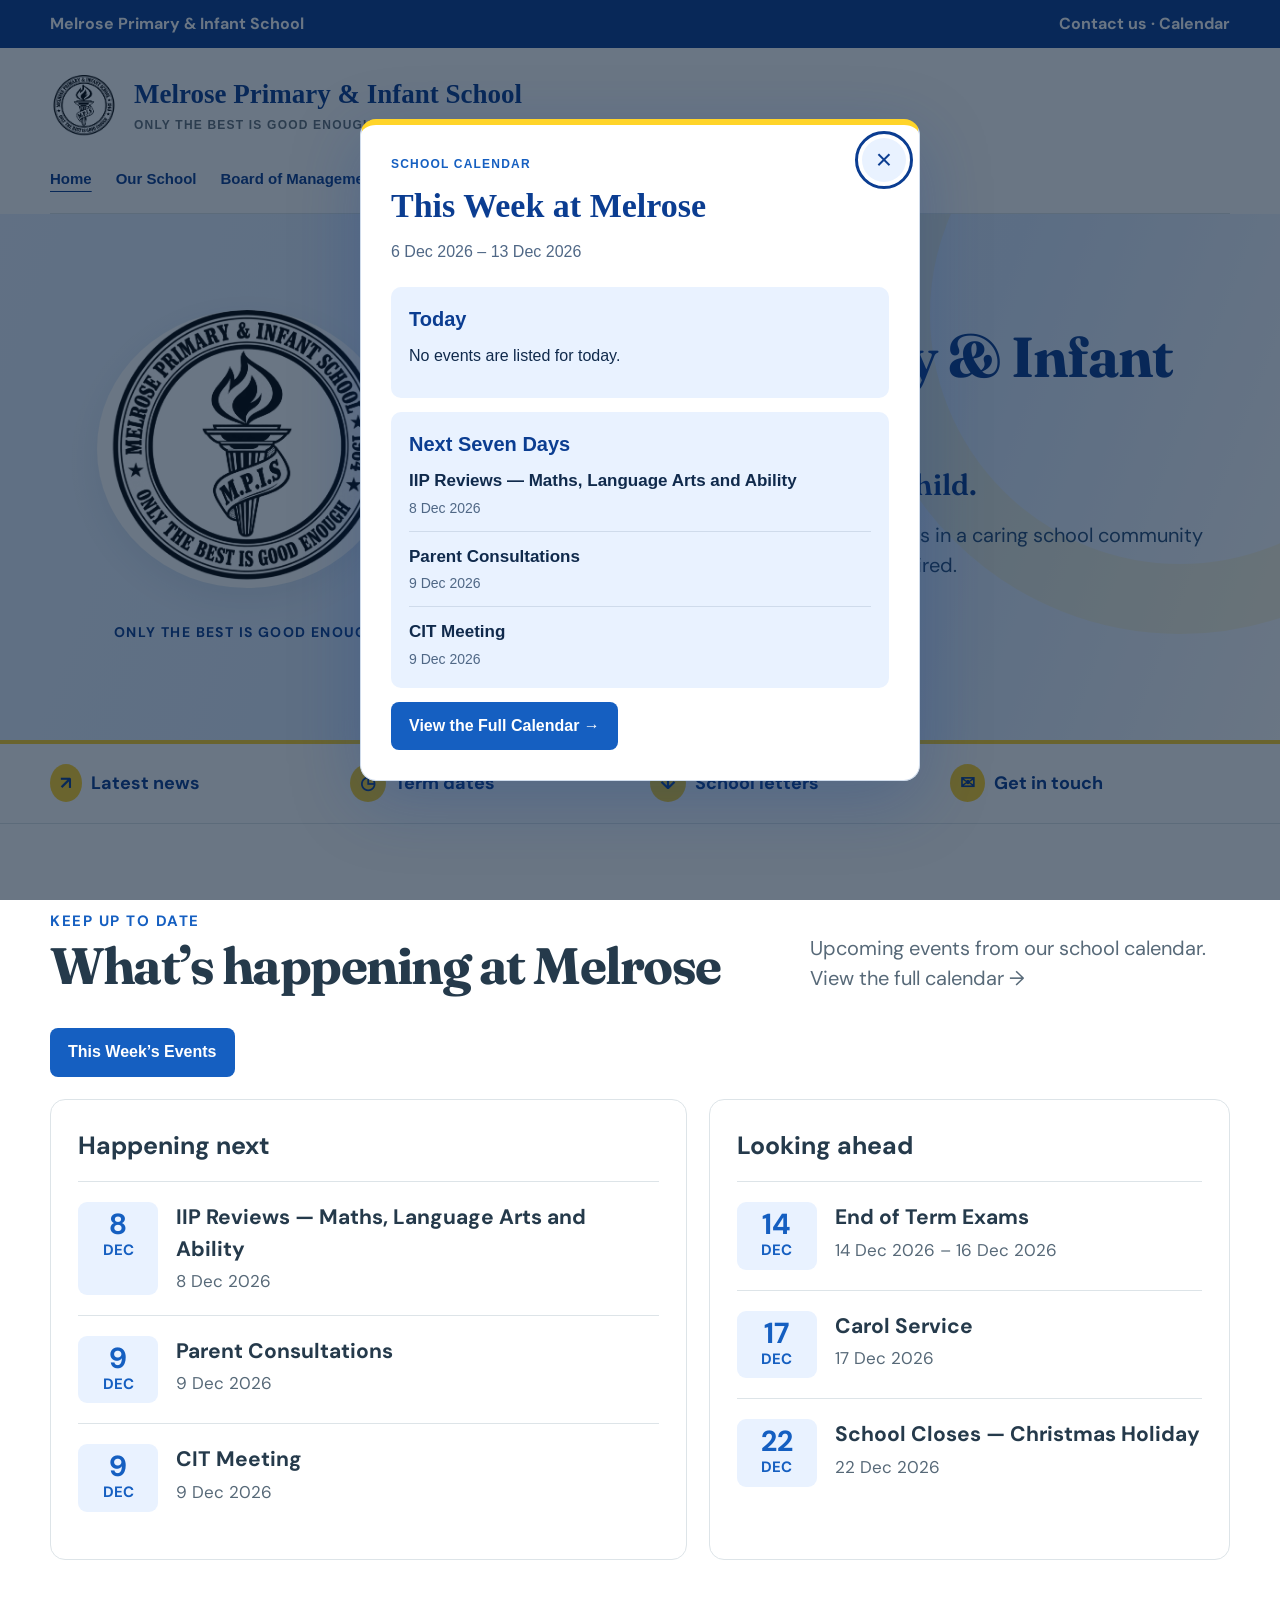
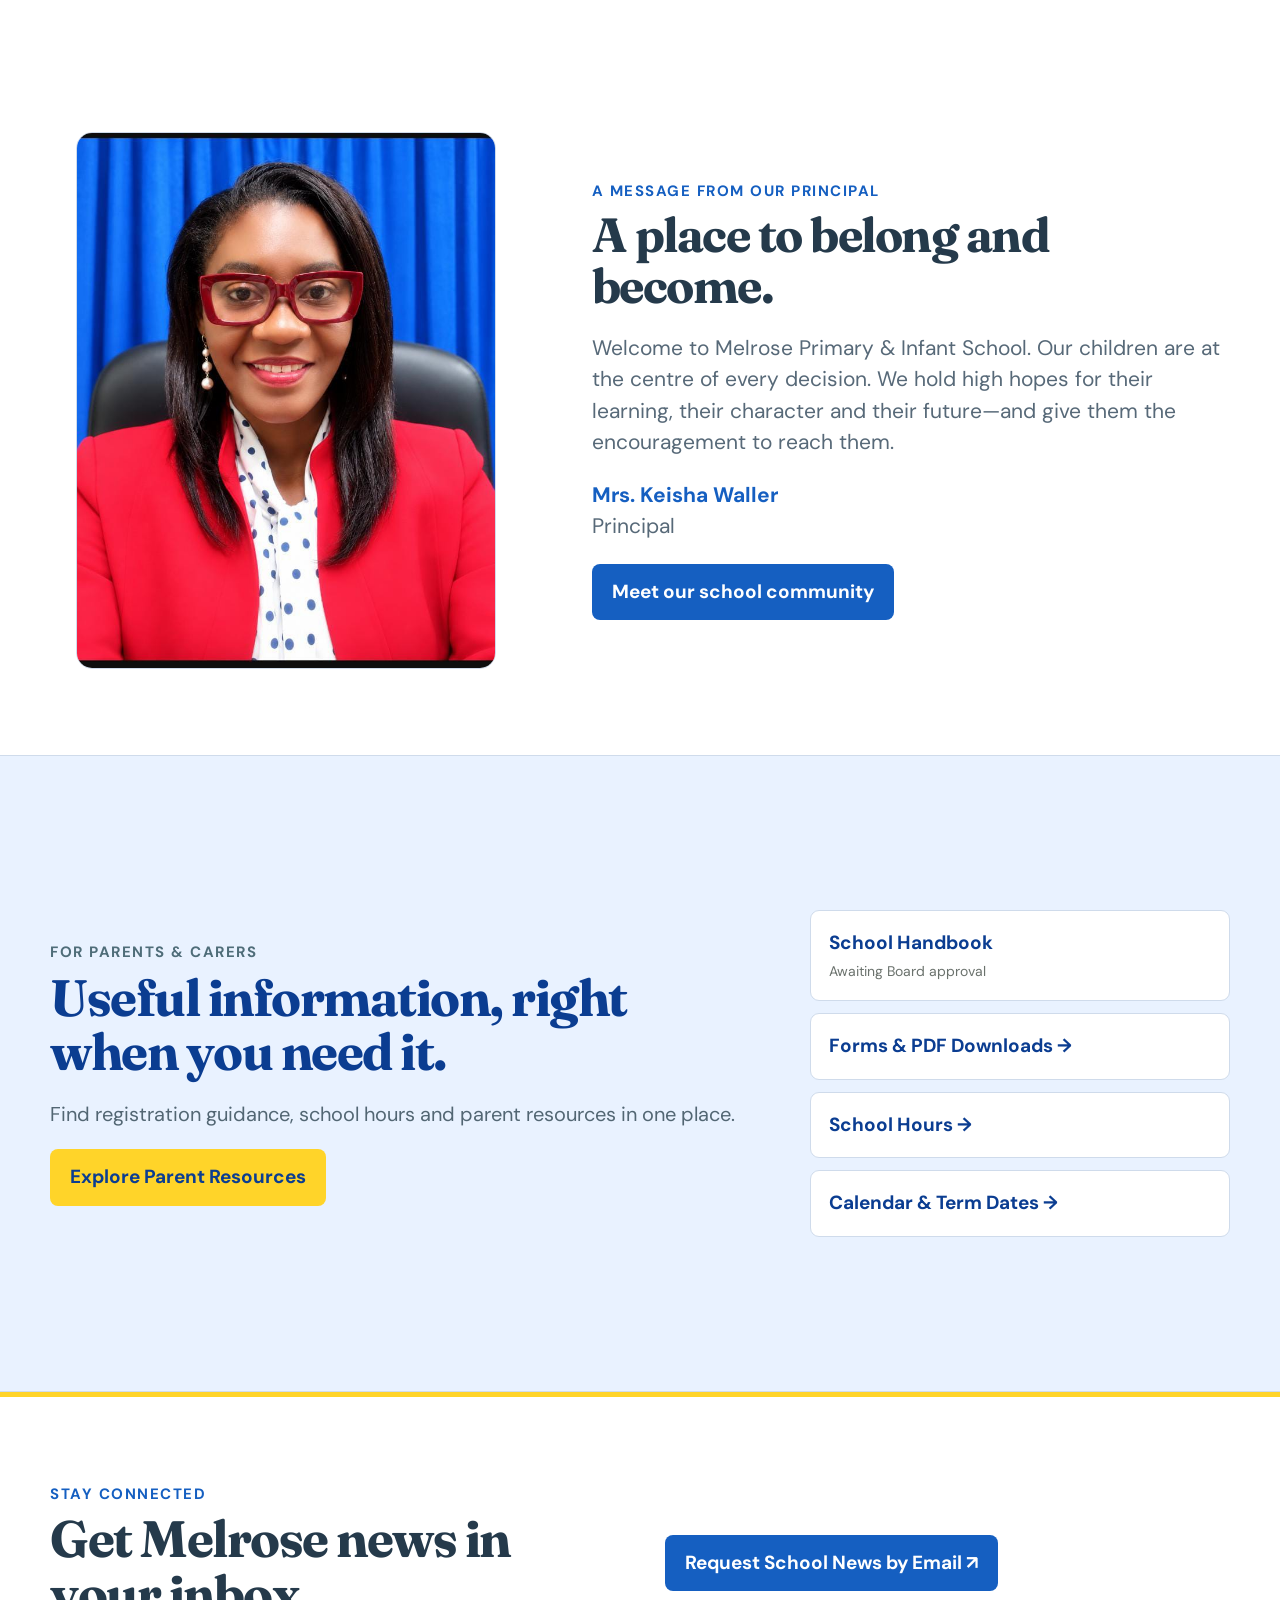
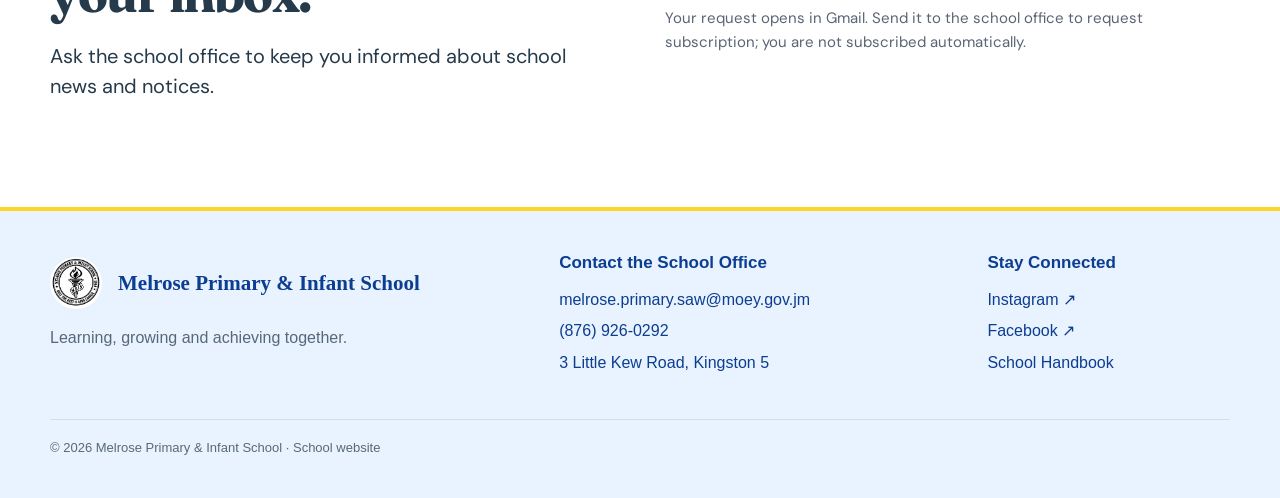
==== commit d7ee8882: "Load latest calendar script for homepage event notice" ====
--- a/index.html
+++ b/index.html
@@ -1,4 +1,4 @@
-<!doctype html><html lang="en"><head><meta name="google-site-verification" content="6ljkaqhNoL0YCIAOjRzmxCRU7wB39GfSyoyVygGRaJo" /><meta charset="utf-8"><meta name="viewport" content="width=device-width,initial-scale=1"><title>Melrose Primary & Infant School</title><link rel="preconnect" href="https://fonts.googleapis.com"><link href="https://fonts.googleapis.com/css2?family=DM+Sans:wght@400;500;600;700&family=Fraunces:opsz,wght@9..144,600;9..144,700&display=swap" rel="stylesheet"><style>:root{--n:#0b3d91;--g:#155fc1;--m:#e9f2ff;--y:#ffd429;--c:#f7faff;--t:#102a4c;--u:#506886;--l:#cfdbeb}*{box-sizing:border-box}img{max-width:100%;height:auto}html{scroll-behavior:smooth}body{margin:0;overflow-x:hidden;background:var(--c);font:19px/1.5 'DM Sans',Arial;color:var(--t)}a{text-decoration:none;color:inherit}button,input{font:inherit}.w{width:min(1180px,calc(100% - 44px));margin:auto}.top{background:var(--n);color:#fff;padding:12px 0;font-size:16px;font-weight:700}.top .w{display:flex;justify-content:space-between}.head{background:#fff}.id{display:flex;gap:15px;align-items:center;padding:15px 0}.logo{width:72px;height:72px;object-fit:contain;background:#000;border-radius:50%}.name,h1,h2{font-family:Fraunces,Georgia,serif}.name{font-size:29px;font-weight:700;line-height:1.1}.name small{font:700 14px 'DM Sans';color:var(--g);letter-spacing:.1em;text-transform:uppercase;display:block;margin-top:5px}.nav{display:flex;gap:22px;align-items:center;justify-content:space-between;border-top:1px solid var(--l)}.links{display:flex;flex-wrap:wrap;gap:0 21px;font-weight:700;font-size:17px}.links a{padding:20px 0}.nav>.btn{white-space:nowrap}.btn{border:0;border-radius:8px;padding:14px 20px;background:var(--g);color:white;font-weight:700;display:inline-block}.btn.gold{background:var(--y);color:var(--n)}.menu{display:none;border:0;background:none;padding:14px 0;font-weight:700}.hero{background:linear-gradient(110deg,var(--m) 0 54%,#dbeaff 54%);overflow:hidden}.hero .w{min-height:555px;display:grid;grid-template-columns:1fr 1fr;gap:45px;align-items:center}.k{color:var(--g);font-size:15px;font-weight:700;letter-spacing:.1em;text-transform:uppercase}h1{font-size:clamp(48px,6vw,78px);line-height:1;margin:13px 0 20px;letter-spacing:-2px}h2{font-size:clamp(38px,4vw,57px);line-height:1.06;letter-spacing:-1.5px;margin:7px 0 0}.hero p{font-size:22px;color:#385778;max-width:570px}.actions{display:flex;gap:13px;flex-wrap:wrap}.scene{height:100%;min-height:500px;position:relative;display:grid;place-items:center}.sun{position:absolute;width:300px;height:300px;border-radius:50%;background:#fff2ae;top:70px;right:10%}.hill{position:absolute;bottom:-50px;width:120%;height:200px;background:#2877d0;border-radius:50% 50% 0 0/90% 90% 0 0}.card{background:#fff;position:relative;width:min(400px,88%);padding:24px;border-radius:16px;box-shadow:14px 14px 0 #16382e22;transform:rotate(2deg)}.cardtop{display:flex;gap:13px;align-items:center;border-bottom:1px solid var(--l);padding-bottom:16px}.cardtop img{width:54px;height:54px;object-fit:contain;background:#000;border-radius:50%}.card b{font-size:21px}.card span{display:block;color:var(--u);font-size:16px}.line{height:15px;background:var(--m);border-radius:99px;margin-top:12px}.line:nth-of-type(3){width:74%;background:#ffe68a}.quick{background:var(--n);color:#fff}.quick .w{padding:20px 0;display:grid;grid-template-columns:repeat(4,1fr);gap:15px}.quick a{font-size:18px;font-weight:700}.quick b{background:var(--y);color:var(--n);padding:7px 10px;border-radius:50%;margin-right:9px}section{padding:86px 0}.headrow{display:flex;align-items:end;justify-content:space-between;gap:25px;margin-bottom:35px}.intro{color:var(--u);max-width:420px;font-size:20px;margin:0}.news{display:grid;grid-template-columns:1.1fr .9fr;gap:23px}.box{background:#fff;border:1px solid var(--l);border-radius:15px;padding:27px}.boxhead{font-size:25px;font-weight:700;border-bottom:1px solid var(--l);padding-bottom:17px}.item{display:grid;grid-template-columns:80px 1fr;gap:18px;padding:19px 0;border-bottom:1px solid var(--l)}.item:last-child{border:0}.date{background:var(--m);border-radius:9px;text-align:center;padding:8px;color:var(--g);font-weight:700;font-size:15px}.date b{display:block;font-size:29px;line-height:1}.item h3{font-size:21px;margin:0}.item p{font-size:17px;color:var(--u);margin:4px 0 0}.life{background:var(--m)}.features{display:grid;grid-template-columns:repeat(3,1fr);gap:20px}.feature{background:#fff;padding:28px;border-radius:14px}.icon{width:56px;height:56px;border-radius:15px;background:var(--y);display:grid;place-items:center;font-size:27px}.feature h3{font-size:24px;margin:18px 0 8px}.feature p{color:var(--u);font-size:18px}.feature a{color:var(--g);font-weight:700}.welcome{display:grid;grid-template-columns:.85fr 1.15fr;gap:70px;align-items:center}.crestbox{height:370px;background:linear-gradient(145deg,#1b5fb8,#0d3f8f);border-radius:16px;display:grid;place-items:center}.crestbox img{width:170px;height:170px;object-fit:contain;border-radius:50%;background:#000;box-shadow:0 0 0 12px #ffffff22}.welcome p{font-size:21px;color:var(--u)}.band{background:var(--n);color:#fff}.band .w{padding:68px 0;display:grid;grid-template-columns:1.25fr .75fr;gap:60px;align-items:center}.band .k{color:var(--y)}.band p{color:#dce9ff;font-size:20px}.search{background:white;color:var(--t);padding:21px;border-radius:13px}.search label{font-size:17px;font-weight:700;display:block;margin-bottom:9px}.search div{display:flex;gap:9px}.search input{min-width:0;flex:1;padding:13px;border:1px solid var(--l);border-radius:8px}.search button{border:0;border-radius:8px;background:var(--y);font-weight:700;padding:13px}.result{color:var(--g);font-weight:700;font-size:17px;min-height:26px}.signup{background:var(--y)}.signup .w{display:grid;grid-template-columns:1fr 1fr;gap:50px;align-items:center}.signup p{font-size:20px}.form{display:flex;gap:10px;flex-wrap:wrap}.form input{flex:1;min-width:220px;border:1px solid #999;border-radius:8px;padding:15px}.form button{border:0;border-radius:8px;background:var(--n);color:#fff;font-weight:700;padding:15px 19px}.msg{width:100%;font-weight:700;margin:0;min-height:25px}footer{background:var(--n);color:#fff;padding:55px 0 24px}.foot{display:grid;grid-template-columns:1.5fr repeat(3,1fr);gap:30px;padding-bottom:38px}.foot h3{color:var(--y);font-size:18px}.foot a,.foot p{display:block;color:#dce9ff;font-size:17px;margin:8px 0}.copy{border-top:1px solid #ffffff33;padding-top:18px;color:#dce9ff;font-size:16px}@media(max-width:800px){.hero .w,.welcome,.band .w,.signup .w{grid-template-columns:1fr}.hero .w{padding:55px 0 0}.scene{min-height:390px}.quick .w,.features{grid-template-columns:repeat(2,1fr)}.news{grid-template-columns:1fr}.foot{grid-template-columns:repeat(2,1fr)}}@media(max-width:580px){.w{width:min(100% - 30px,1180px)}.top .w{justify-content:center}.top a{display:none}.logo{width:58px;height:58px}.name{font-size:23px}.menu{display:block}.nav{display:block}.links{display:none;flex-direction:column;gap:0;border-top:1px solid var(--l)}.links.open{display:flex}.links a{padding:10px 0}.nav>.btn{display:none}.hero{background:var(--m)}.hero h1{font-size:49px}.quick .w,.features{grid-template-columns:1fr}.headrow{align-items:start;flex-direction:column}section{padding:62px 0}.band .w{padding:55px 0}.foot{grid-template-columns:1fr}.search div{flex-direction:column}.search button{width:100%}}</style><script src="calendar.js?v=review20261025" defer></script><style>.instagram-link{display:inline-flex!important;align-items:center;gap:8px;font-size:15px;text-decoration:none}.instagram-mark{display:inline-flex;width:28px;height:28px;flex:0 0 28px;align-items:center;justify-content:center;border-radius:8px;background:linear-gradient(35deg,#feda75,#fa7e1e 25%,#d62976 55%,#962fbf 80%,#4f5bd5);color:#fff;animation:instagram-float 3s ease-in-out infinite}.instagram-mark svg{width:18px;height:18px}.instagram-link:hover .instagram-mark{animation-play-state:paused}.instagram-link:focus-visible{outline:2px solid currentColor;outline-offset:5px}@keyframes instagram-float{0%,100%{transform:translateY(0)}50%{transform:translateY(-3px)}}@media(prefers-reduced-motion:reduce){.instagram-mark{animation:none}}</style><style>.school-social-links{display:flex;flex-wrap:wrap;align-items:center;gap:12px 18px;margin-bottom:12px}.facebook-link{display:inline-flex!important;align-items:center;gap:8px;font-size:15px;text-decoration:none}.facebook-mark{display:inline-flex;width:28px;height:28px;flex:0 0 28px;align-items:center;justify-content:center;border-radius:8px;background:#1877f2;color:#fff}.facebook-mark svg{width:24px;height:24px}.facebook-link:focus-visible{outline:2px solid currentColor;outline-offset:5px}</style><style id="school-colour-home">
+<!doctype html><html lang="en"><head><meta name="google-site-verification" content="6ljkaqhNoL0YCIAOjRzmxCRU7wB39GfSyoyVygGRaJo" /><meta charset="utf-8"><meta name="viewport" content="width=device-width,initial-scale=1"><title>Melrose Primary & Infant School</title><link rel="preconnect" href="https://fonts.googleapis.com"><link href="https://fonts.googleapis.com/css2?family=DM+Sans:wght@400;500;600;700&family=Fraunces:opsz,wght@9..144,600;9..144,700&display=swap" rel="stylesheet"><style>:root{--n:#0b3d91;--g:#155fc1;--m:#e9f2ff;--y:#ffd429;--c:#f7faff;--t:#102a4c;--u:#506886;--l:#cfdbeb}*{box-sizing:border-box}img{max-width:100%;height:auto}html{scroll-behavior:smooth}body{margin:0;overflow-x:hidden;background:var(--c);font:19px/1.5 'DM Sans',Arial;color:var(--t)}a{text-decoration:none;color:inherit}button,input{font:inherit}.w{width:min(1180px,calc(100% - 44px));margin:auto}.top{background:var(--n);color:#fff;padding:12px 0;font-size:16px;font-weight:700}.top .w{display:flex;justify-content:space-between}.head{background:#fff}.id{display:flex;gap:15px;align-items:center;padding:15px 0}.logo{width:72px;height:72px;object-fit:contain;background:#000;border-radius:50%}.name,h1,h2{font-family:Fraunces,Georgia,serif}.name{font-size:29px;font-weight:700;line-height:1.1}.name small{font:700 14px 'DM Sans';color:var(--g);letter-spacing:.1em;text-transform:uppercase;display:block;margin-top:5px}.nav{display:flex;gap:22px;align-items:center;justify-content:space-between;border-top:1px solid var(--l)}.links{display:flex;flex-wrap:wrap;gap:0 21px;font-weight:700;font-size:17px}.links a{padding:20px 0}.nav>.btn{white-space:nowrap}.btn{border:0;border-radius:8px;padding:14px 20px;background:var(--g);color:white;font-weight:700;display:inline-block}.btn.gold{background:var(--y);color:var(--n)}.menu{display:none;border:0;background:none;padding:14px 0;font-weight:700}.hero{background:linear-gradient(110deg,var(--m) 0 54%,#dbeaff 54%);overflow:hidden}.hero .w{min-height:555px;display:grid;grid-template-columns:1fr 1fr;gap:45px;align-items:center}.k{color:var(--g);font-size:15px;font-weight:700;letter-spacing:.1em;text-transform:uppercase}h1{font-size:clamp(48px,6vw,78px);line-height:1;margin:13px 0 20px;letter-spacing:-2px}h2{font-size:clamp(38px,4vw,57px);line-height:1.06;letter-spacing:-1.5px;margin:7px 0 0}.hero p{font-size:22px;color:#385778;max-width:570px}.actions{display:flex;gap:13px;flex-wrap:wrap}.scene{height:100%;min-height:500px;position:relative;display:grid;place-items:center}.sun{position:absolute;width:300px;height:300px;border-radius:50%;background:#fff2ae;top:70px;right:10%}.hill{position:absolute;bottom:-50px;width:120%;height:200px;background:#2877d0;border-radius:50% 50% 0 0/90% 90% 0 0}.card{background:#fff;position:relative;width:min(400px,88%);padding:24px;border-radius:16px;box-shadow:14px 14px 0 #16382e22;transform:rotate(2deg)}.cardtop{display:flex;gap:13px;align-items:center;border-bottom:1px solid var(--l);padding-bottom:16px}.cardtop img{width:54px;height:54px;object-fit:contain;background:#000;border-radius:50%}.card b{font-size:21px}.card span{display:block;color:var(--u);font-size:16px}.line{height:15px;background:var(--m);border-radius:99px;margin-top:12px}.line:nth-of-type(3){width:74%;background:#ffe68a}.quick{background:var(--n);color:#fff}.quick .w{padding:20px 0;display:grid;grid-template-columns:repeat(4,1fr);gap:15px}.quick a{font-size:18px;font-weight:700}.quick b{background:var(--y);color:var(--n);padding:7px 10px;border-radius:50%;margin-right:9px}section{padding:86px 0}.headrow{display:flex;align-items:end;justify-content:space-between;gap:25px;margin-bottom:35px}.intro{color:var(--u);max-width:420px;font-size:20px;margin:0}.news{display:grid;grid-template-columns:1.1fr .9fr;gap:23px}.box{background:#fff;border:1px solid var(--l);border-radius:15px;padding:27px}.boxhead{font-size:25px;font-weight:700;border-bottom:1px solid var(--l);padding-bottom:17px}.item{display:grid;grid-template-columns:80px 1fr;gap:18px;padding:19px 0;border-bottom:1px solid var(--l)}.item:last-child{border:0}.date{background:var(--m);border-radius:9px;text-align:center;padding:8px;color:var(--g);font-weight:700;font-size:15px}.date b{display:block;font-size:29px;line-height:1}.item h3{font-size:21px;margin:0}.item p{font-size:17px;color:var(--u);margin:4px 0 0}.life{background:var(--m)}.features{display:grid;grid-template-columns:repeat(3,1fr);gap:20px}.feature{background:#fff;padding:28px;border-radius:14px}.icon{width:56px;height:56px;border-radius:15px;background:var(--y);display:grid;place-items:center;font-size:27px}.feature h3{font-size:24px;margin:18px 0 8px}.feature p{color:var(--u);font-size:18px}.feature a{color:var(--g);font-weight:700}.welcome{display:grid;grid-template-columns:.85fr 1.15fr;gap:70px;align-items:center}.crestbox{height:370px;background:linear-gradient(145deg,#1b5fb8,#0d3f8f);border-radius:16px;display:grid;place-items:center}.crestbox img{width:170px;height:170px;object-fit:contain;border-radius:50%;background:#000;box-shadow:0 0 0 12px #ffffff22}.welcome p{font-size:21px;color:var(--u)}.band{background:var(--n);color:#fff}.band .w{padding:68px 0;display:grid;grid-template-columns:1.25fr .75fr;gap:60px;align-items:center}.band .k{color:var(--y)}.band p{color:#dce9ff;font-size:20px}.search{background:white;color:var(--t);padding:21px;border-radius:13px}.search label{font-size:17px;font-weight:700;display:block;margin-bottom:9px}.search div{display:flex;gap:9px}.search input{min-width:0;flex:1;padding:13px;border:1px solid var(--l);border-radius:8px}.search button{border:0;border-radius:8px;background:var(--y);font-weight:700;padding:13px}.result{color:var(--g);font-weight:700;font-size:17px;min-height:26px}.signup{background:var(--y)}.signup .w{display:grid;grid-template-columns:1fr 1fr;gap:50px;align-items:center}.signup p{font-size:20px}.form{display:flex;gap:10px;flex-wrap:wrap}.form input{flex:1;min-width:220px;border:1px solid #999;border-radius:8px;padding:15px}.form button{border:0;border-radius:8px;background:var(--n);color:#fff;font-weight:700;padding:15px 19px}.msg{width:100%;font-weight:700;margin:0;min-height:25px}footer{background:var(--n);color:#fff;padding:55px 0 24px}.foot{display:grid;grid-template-columns:1.5fr repeat(3,1fr);gap:30px;padding-bottom:38px}.foot h3{color:var(--y);font-size:18px}.foot a,.foot p{display:block;color:#dce9ff;font-size:17px;margin:8px 0}.copy{border-top:1px solid #ffffff33;padding-top:18px;color:#dce9ff;font-size:16px}@media(max-width:800px){.hero .w,.welcome,.band .w,.signup .w{grid-template-columns:1fr}.hero .w{padding:55px 0 0}.scene{min-height:390px}.quick .w,.features{grid-template-columns:repeat(2,1fr)}.news{grid-template-columns:1fr}.foot{grid-template-columns:repeat(2,1fr)}}@media(max-width:580px){.w{width:min(100% - 30px,1180px)}.top .w{justify-content:center}.top a{display:none}.logo{width:58px;height:58px}.name{font-size:23px}.menu{display:block}.nav{display:block}.links{display:none;flex-direction:column;gap:0;border-top:1px solid var(--l)}.links.open{display:flex}.links a{padding:10px 0}.nav>.btn{display:none}.hero{background:var(--m)}.hero h1{font-size:49px}.quick .w,.features{grid-template-columns:1fr}.headrow{align-items:start;flex-direction:column}section{padding:62px 0}.band .w{padding:55px 0}.foot{grid-template-columns:1fr}.search div{flex-direction:column}.search button{width:100%}}</style><script src="calendar.js?v=events-popup-20261110" defer></script><style>.instagram-link{display:inline-flex!important;align-items:center;gap:8px;font-size:15px;text-decoration:none}.instagram-mark{display:inline-flex;width:28px;height:28px;flex:0 0 28px;align-items:center;justify-content:center;border-radius:8px;background:linear-gradient(35deg,#feda75,#fa7e1e 25%,#d62976 55%,#962fbf 80%,#4f5bd5);color:#fff;animation:instagram-float 3s ease-in-out infinite}.instagram-mark svg{width:18px;height:18px}.instagram-link:hover .instagram-mark{animation-play-state:paused}.instagram-link:focus-visible{outline:2px solid currentColor;outline-offset:5px}@keyframes instagram-float{0%,100%{transform:translateY(0)}50%{transform:translateY(-3px)}}@media(prefers-reduced-motion:reduce){.instagram-mark{animation:none}}</style><style>.school-social-links{display:flex;flex-wrap:wrap;align-items:center;gap:12px 18px;margin-bottom:12px}.facebook-link{display:inline-flex!important;align-items:center;gap:8px;font-size:15px;text-decoration:none}.facebook-mark{display:inline-flex;width:28px;height:28px;flex:0 0 28px;align-items:center;justify-content:center;border-radius:8px;background:#1877f2;color:#fff}.facebook-mark svg{width:24px;height:24px}.facebook-link:focus-visible{outline:2px solid currentColor;outline-offset:5px}</style><style id="school-colour-home">
 .school-banner{padding:32px 0;background:linear-gradient(125deg,#082e70,#155fc1 65%,#ffd429);border-bottom:5px solid #ffd429}.school-banner-inner{width:min(1180px,calc(100% - 40px));margin:auto;display:flex;gap:40px;align-items:center;color:white}.school-banner img{display:block;width:clamp(110px,22vw,260px);height:auto;flex-shrink:0;border-radius:50%;background:#000}.banner-title{font:700 clamp(24px,4vw,54px)/1.15 Fraunces,Georgia,serif;margin:0 0 16px}.banner-motto{font-size:clamp(12px,1.6vw,19px);letter-spacing:.12em;color:#ffe16a;text-transform:uppercase;margin:0}
 body{background:linear-gradient(135deg,#e9f2ff,#fff9dc)}.hero{background:linear-gradient(120deg,#e9f2ff,#d4e6ff 70%,#fff1ae)}.hero .w{min-height:360px;grid-template-columns:1fr;max-width:960px;text-align:center;padding:12px 0}.hero h1{font-size:clamp(40px,5vw,66px);max-width:850px;margin:13px auto 20px}.hero p{max-width:720px;margin:0 auto 28px}.hero .actions{justify-content:center}.life{background:linear-gradient(120deg,#dceaff,#fff4c4)}.signup{background:linear-gradient(120deg,#ffd429,#fff0a3)}@media(max-width:580px){.school-banner-inner{gap:18px}.school-banner{padding:26px 0}.hero .w{padding:0}.hero h1{font-size:42px}.hero{padding:48px 0}}
 </style><style id="united-welcome-style">
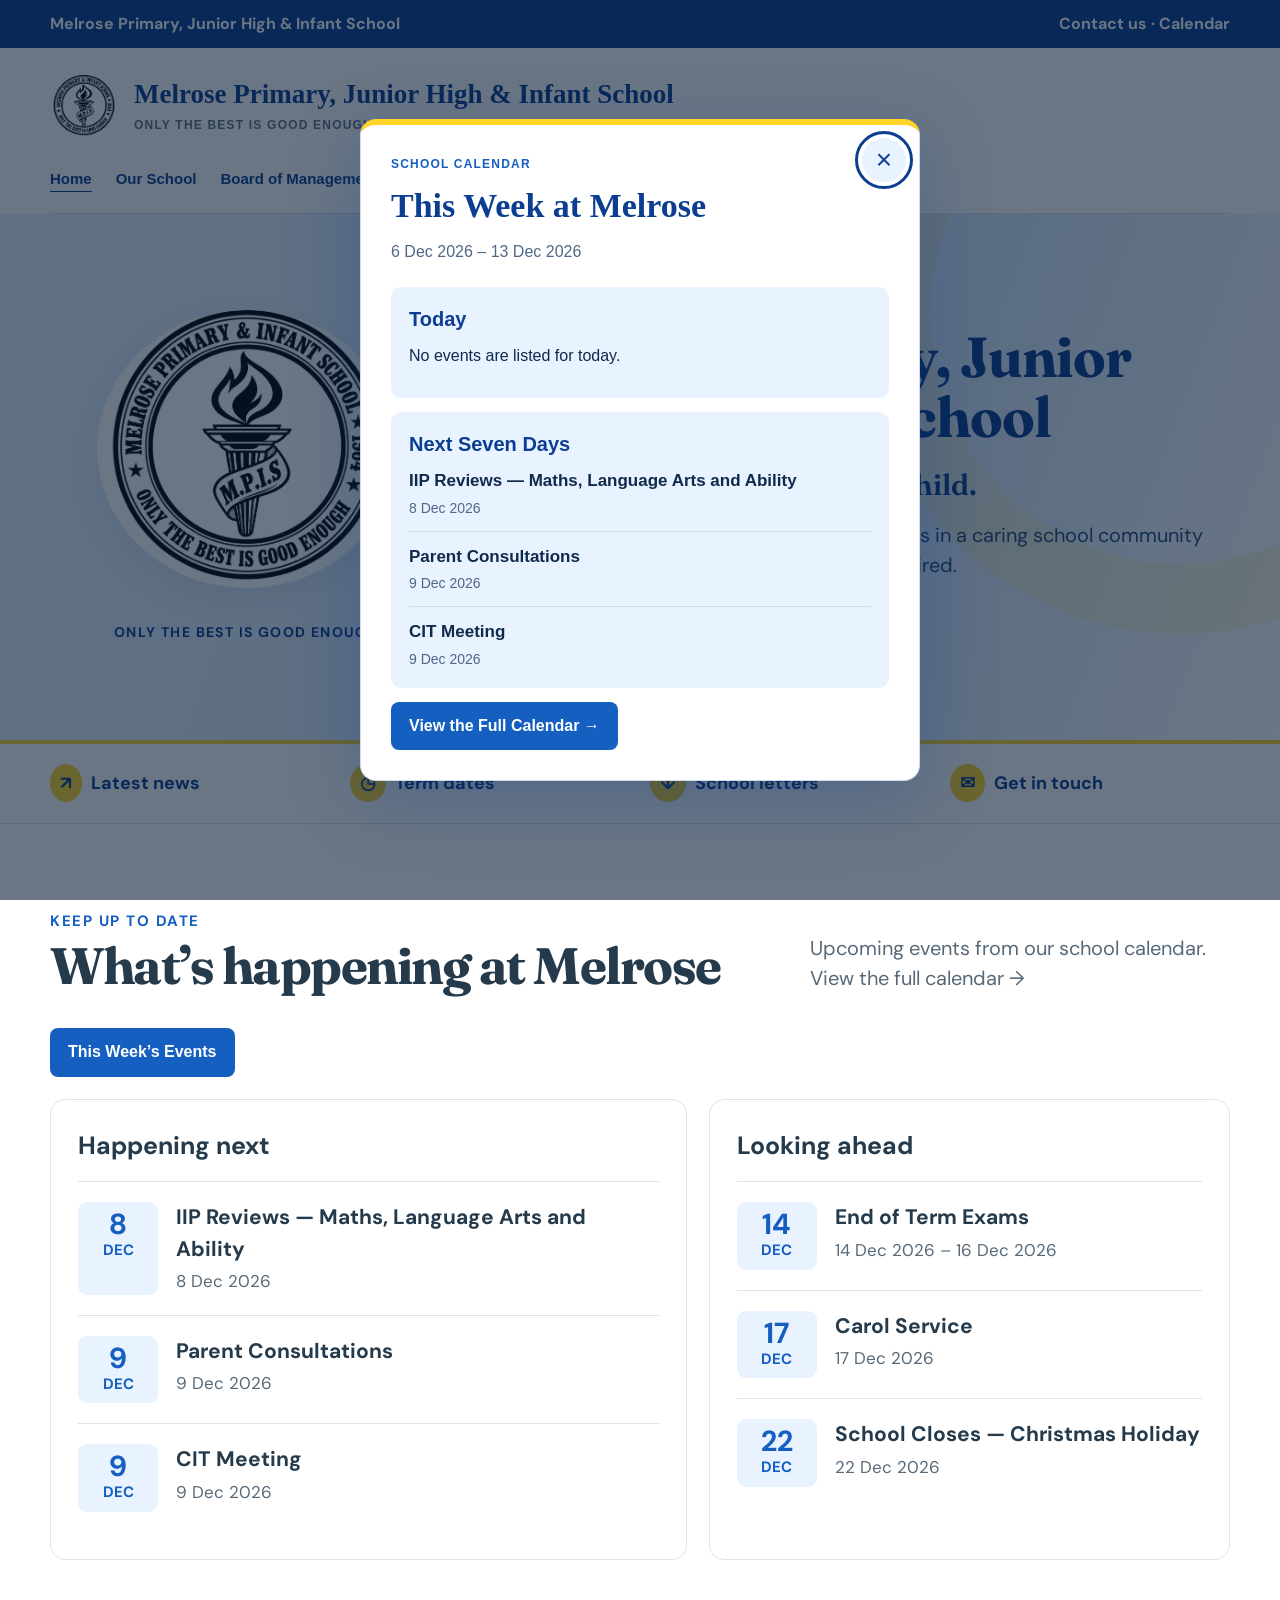
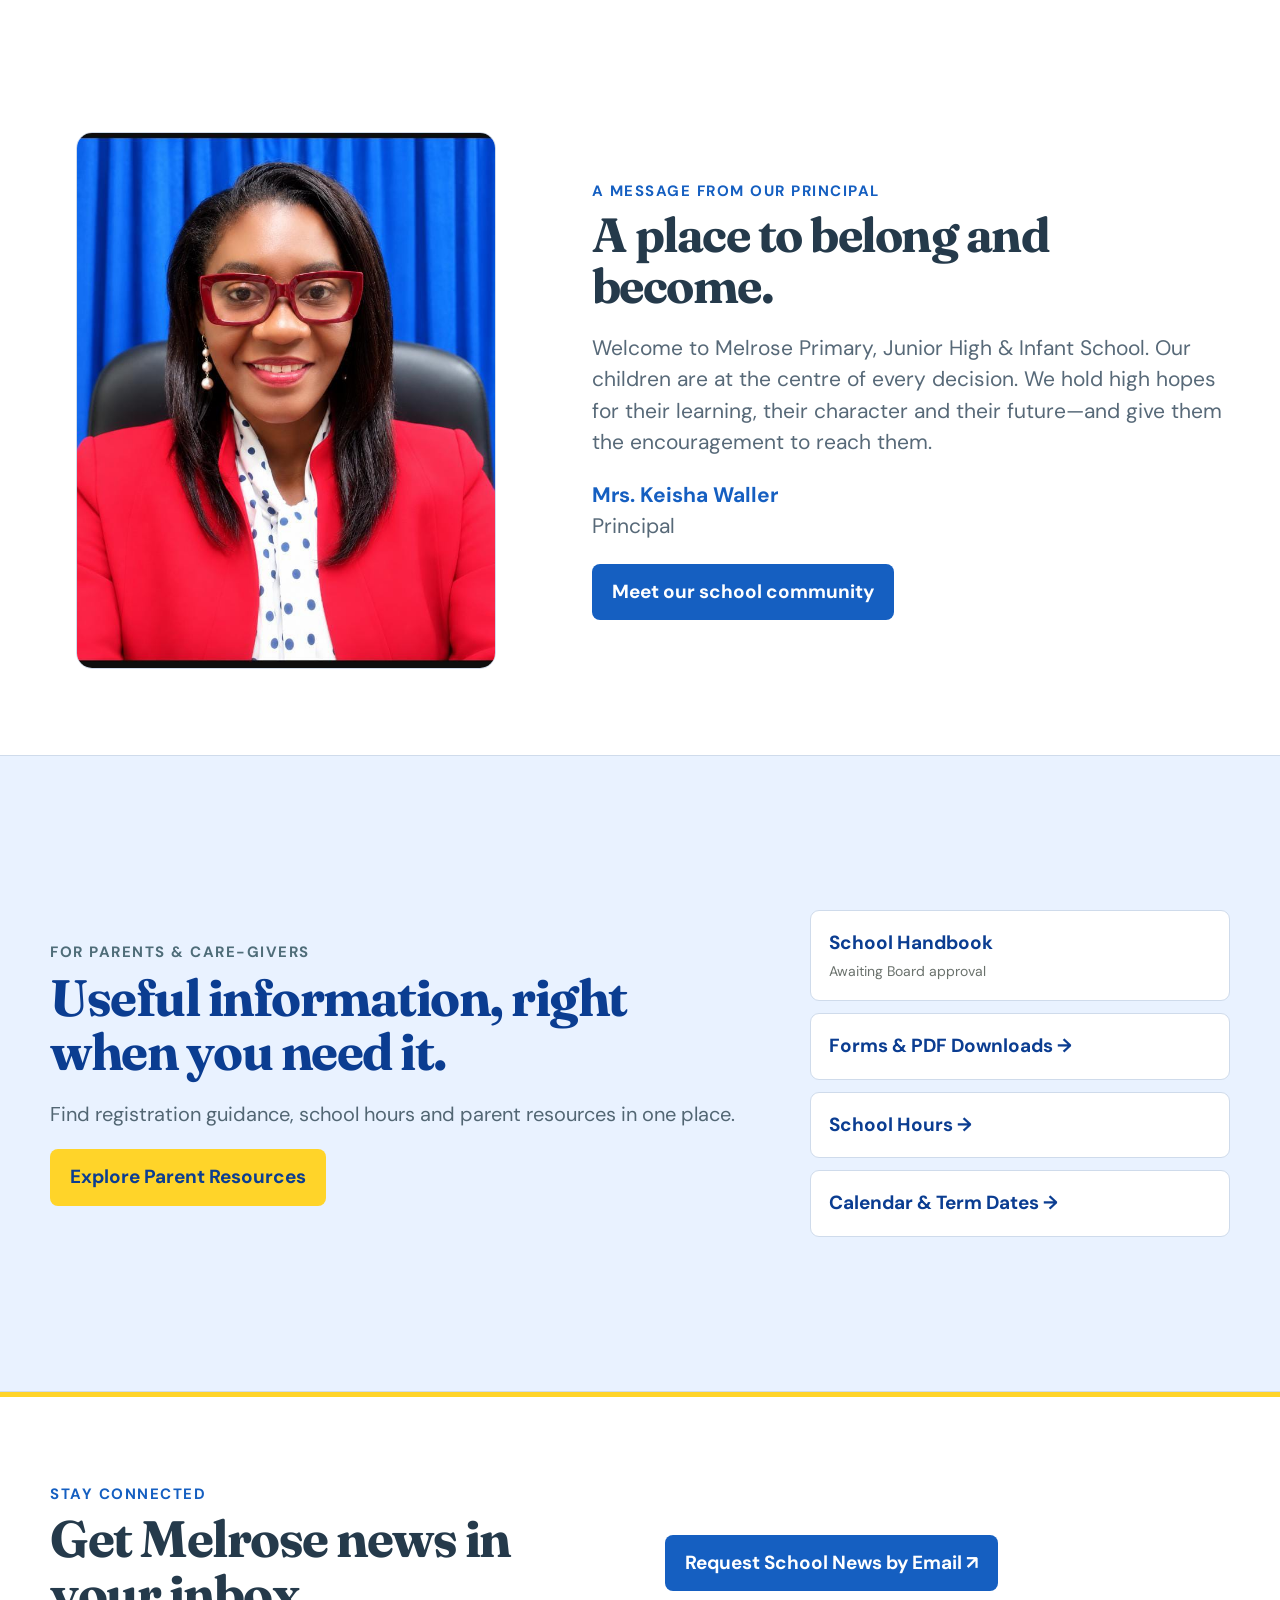
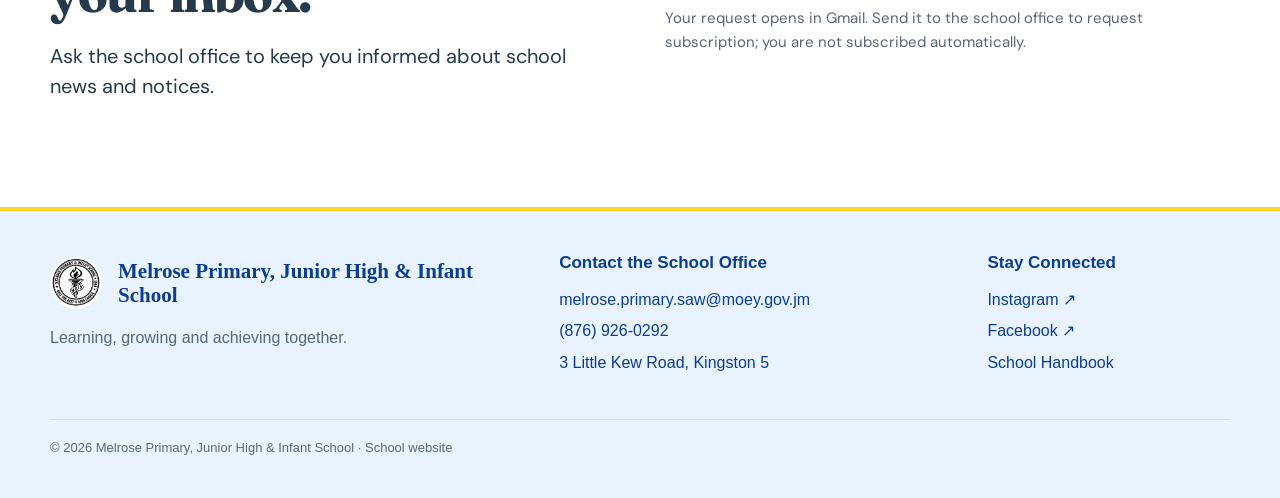
==== commit aefc6048: "Include Junior High in school name and use Care-givers wording" ====
--- a/index.html
+++ b/index.html
@@ -1,4 +1,4 @@
-<!doctype html><html lang="en"><head><meta name="google-site-verification" content="6ljkaqhNoL0YCIAOjRzmxCRU7wB39GfSyoyVygGRaJo" /><meta charset="utf-8"><meta name="viewport" content="width=device-width,initial-scale=1"><title>Melrose Primary & Infant School</title><link rel="preconnect" href="https://fonts.googleapis.com"><link href="https://fonts.googleapis.com/css2?family=DM+Sans:wght@400;500;600;700&family=Fraunces:opsz,wght@9..144,600;9..144,700&display=swap" rel="stylesheet"><style>:root{--n:#0b3d91;--g:#155fc1;--m:#e9f2ff;--y:#ffd429;--c:#f7faff;--t:#102a4c;--u:#506886;--l:#cfdbeb}*{box-sizing:border-box}img{max-width:100%;height:auto}html{scroll-behavior:smooth}body{margin:0;overflow-x:hidden;background:var(--c);font:19px/1.5 'DM Sans',Arial;color:var(--t)}a{text-decoration:none;color:inherit}button,input{font:inherit}.w{width:min(1180px,calc(100% - 44px));margin:auto}.top{background:var(--n);color:#fff;padding:12px 0;font-size:16px;font-weight:700}.top .w{display:flex;justify-content:space-between}.head{background:#fff}.id{display:flex;gap:15px;align-items:center;padding:15px 0}.logo{width:72px;height:72px;object-fit:contain;background:#000;border-radius:50%}.name,h1,h2{font-family:Fraunces,Georgia,serif}.name{font-size:29px;font-weight:700;line-height:1.1}.name small{font:700 14px 'DM Sans';color:var(--g);letter-spacing:.1em;text-transform:uppercase;display:block;margin-top:5px}.nav{display:flex;gap:22px;align-items:center;justify-content:space-between;border-top:1px solid var(--l)}.links{display:flex;flex-wrap:wrap;gap:0 21px;font-weight:700;font-size:17px}.links a{padding:20px 0}.nav>.btn{white-space:nowrap}.btn{border:0;border-radius:8px;padding:14px 20px;background:var(--g);color:white;font-weight:700;display:inline-block}.btn.gold{background:var(--y);color:var(--n)}.menu{display:none;border:0;background:none;padding:14px 0;font-weight:700}.hero{background:linear-gradient(110deg,var(--m) 0 54%,#dbeaff 54%);overflow:hidden}.hero .w{min-height:555px;display:grid;grid-template-columns:1fr 1fr;gap:45px;align-items:center}.k{color:var(--g);font-size:15px;font-weight:700;letter-spacing:.1em;text-transform:uppercase}h1{font-size:clamp(48px,6vw,78px);line-height:1;margin:13px 0 20px;letter-spacing:-2px}h2{font-size:clamp(38px,4vw,57px);line-height:1.06;letter-spacing:-1.5px;margin:7px 0 0}.hero p{font-size:22px;color:#385778;max-width:570px}.actions{display:flex;gap:13px;flex-wrap:wrap}.scene{height:100%;min-height:500px;position:relative;display:grid;place-items:center}.sun{position:absolute;width:300px;height:300px;border-radius:50%;background:#fff2ae;top:70px;right:10%}.hill{position:absolute;bottom:-50px;width:120%;height:200px;background:#2877d0;border-radius:50% 50% 0 0/90% 90% 0 0}.card{background:#fff;position:relative;width:min(400px,88%);padding:24px;border-radius:16px;box-shadow:14px 14px 0 #16382e22;transform:rotate(2deg)}.cardtop{display:flex;gap:13px;align-items:center;border-bottom:1px solid var(--l);padding-bottom:16px}.cardtop img{width:54px;height:54px;object-fit:contain;background:#000;border-radius:50%}.card b{font-size:21px}.card span{display:block;color:var(--u);font-size:16px}.line{height:15px;background:var(--m);border-radius:99px;margin-top:12px}.line:nth-of-type(3){width:74%;background:#ffe68a}.quick{background:var(--n);color:#fff}.quick .w{padding:20px 0;display:grid;grid-template-columns:repeat(4,1fr);gap:15px}.quick a{font-size:18px;font-weight:700}.quick b{background:var(--y);color:var(--n);padding:7px 10px;border-radius:50%;margin-right:9px}section{padding:86px 0}.headrow{display:flex;align-items:end;justify-content:space-between;gap:25px;margin-bottom:35px}.intro{color:var(--u);max-width:420px;font-size:20px;margin:0}.news{display:grid;grid-template-columns:1.1fr .9fr;gap:23px}.box{background:#fff;border:1px solid var(--l);border-radius:15px;padding:27px}.boxhead{font-size:25px;font-weight:700;border-bottom:1px solid var(--l);padding-bottom:17px}.item{display:grid;grid-template-columns:80px 1fr;gap:18px;padding:19px 0;border-bottom:1px solid var(--l)}.item:last-child{border:0}.date{background:var(--m);border-radius:9px;text-align:center;padding:8px;color:var(--g);font-weight:700;font-size:15px}.date b{display:block;font-size:29px;line-height:1}.item h3{font-size:21px;margin:0}.item p{font-size:17px;color:var(--u);margin:4px 0 0}.life{background:var(--m)}.features{display:grid;grid-template-columns:repeat(3,1fr);gap:20px}.feature{background:#fff;padding:28px;border-radius:14px}.icon{width:56px;height:56px;border-radius:15px;background:var(--y);display:grid;place-items:center;font-size:27px}.feature h3{font-size:24px;margin:18px 0 8px}.feature p{color:var(--u);font-size:18px}.feature a{color:var(--g);font-weight:700}.welcome{display:grid;grid-template-columns:.85fr 1.15fr;gap:70px;align-items:center}.crestbox{height:370px;background:linear-gradient(145deg,#1b5fb8,#0d3f8f);border-radius:16px;display:grid;place-items:center}.crestbox img{width:170px;height:170px;object-fit:contain;border-radius:50%;background:#000;box-shadow:0 0 0 12px #ffffff22}.welcome p{font-size:21px;color:var(--u)}.band{background:var(--n);color:#fff}.band .w{padding:68px 0;display:grid;grid-template-columns:1.25fr .75fr;gap:60px;align-items:center}.band .k{color:var(--y)}.band p{color:#dce9ff;font-size:20px}.search{background:white;color:var(--t);padding:21px;border-radius:13px}.search label{font-size:17px;font-weight:700;display:block;margin-bottom:9px}.search div{display:flex;gap:9px}.search input{min-width:0;flex:1;padding:13px;border:1px solid var(--l);border-radius:8px}.search button{border:0;border-radius:8px;background:var(--y);font-weight:700;padding:13px}.result{color:var(--g);font-weight:700;font-size:17px;min-height:26px}.signup{background:var(--y)}.signup .w{display:grid;grid-template-columns:1fr 1fr;gap:50px;align-items:center}.signup p{font-size:20px}.form{display:flex;gap:10px;flex-wrap:wrap}.form input{flex:1;min-width:220px;border:1px solid #999;border-radius:8px;padding:15px}.form button{border:0;border-radius:8px;background:var(--n);color:#fff;font-weight:700;padding:15px 19px}.msg{width:100%;font-weight:700;margin:0;min-height:25px}footer{background:var(--n);color:#fff;padding:55px 0 24px}.foot{display:grid;grid-template-columns:1.5fr repeat(3,1fr);gap:30px;padding-bottom:38px}.foot h3{color:var(--y);font-size:18px}.foot a,.foot p{display:block;color:#dce9ff;font-size:17px;margin:8px 0}.copy{border-top:1px solid #ffffff33;padding-top:18px;color:#dce9ff;font-size:16px}@media(max-width:800px){.hero .w,.welcome,.band .w,.signup .w{grid-template-columns:1fr}.hero .w{padding:55px 0 0}.scene{min-height:390px}.quick .w,.features{grid-template-columns:repeat(2,1fr)}.news{grid-template-columns:1fr}.foot{grid-template-columns:repeat(2,1fr)}}@media(max-width:580px){.w{width:min(100% - 30px,1180px)}.top .w{justify-content:center}.top a{display:none}.logo{width:58px;height:58px}.name{font-size:23px}.menu{display:block}.nav{display:block}.links{display:none;flex-direction:column;gap:0;border-top:1px solid var(--l)}.links.open{display:flex}.links a{padding:10px 0}.nav>.btn{display:none}.hero{background:var(--m)}.hero h1{font-size:49px}.quick .w,.features{grid-template-columns:1fr}.headrow{align-items:start;flex-direction:column}section{padding:62px 0}.band .w{padding:55px 0}.foot{grid-template-columns:1fr}.search div{flex-direction:column}.search button{width:100%}}</style><script src="calendar.js?v=events-popup-20261110" defer></script><style>.instagram-link{display:inline-flex!important;align-items:center;gap:8px;font-size:15px;text-decoration:none}.instagram-mark{display:inline-flex;width:28px;height:28px;flex:0 0 28px;align-items:center;justify-content:center;border-radius:8px;background:linear-gradient(35deg,#feda75,#fa7e1e 25%,#d62976 55%,#962fbf 80%,#4f5bd5);color:#fff;animation:instagram-float 3s ease-in-out infinite}.instagram-mark svg{width:18px;height:18px}.instagram-link:hover .instagram-mark{animation-play-state:paused}.instagram-link:focus-visible{outline:2px solid currentColor;outline-offset:5px}@keyframes instagram-float{0%,100%{transform:translateY(0)}50%{transform:translateY(-3px)}}@media(prefers-reduced-motion:reduce){.instagram-mark{animation:none}}</style><style>.school-social-links{display:flex;flex-wrap:wrap;align-items:center;gap:12px 18px;margin-bottom:12px}.facebook-link{display:inline-flex!important;align-items:center;gap:8px;font-size:15px;text-decoration:none}.facebook-mark{display:inline-flex;width:28px;height:28px;flex:0 0 28px;align-items:center;justify-content:center;border-radius:8px;background:#1877f2;color:#fff}.facebook-mark svg{width:24px;height:24px}.facebook-link:focus-visible{outline:2px solid currentColor;outline-offset:5px}</style><style id="school-colour-home">
+<!doctype html><html lang="en"><head><meta name="google-site-verification" content="6ljkaqhNoL0YCIAOjRzmxCRU7wB39GfSyoyVygGRaJo" /><meta charset="utf-8"><meta name="viewport" content="width=device-width,initial-scale=1"><title>Melrose Primary, Junior High &amp; Infant School</title><link rel="preconnect" href="https://fonts.googleapis.com"><link href="https://fonts.googleapis.com/css2?family=DM+Sans:wght@400;500;600;700&family=Fraunces:opsz,wght@9..144,600;9..144,700&display=swap" rel="stylesheet"><style>:root{--n:#0b3d91;--g:#155fc1;--m:#e9f2ff;--y:#ffd429;--c:#f7faff;--t:#102a4c;--u:#506886;--l:#cfdbeb}*{box-sizing:border-box}img{max-width:100%;height:auto}html{scroll-behavior:smooth}body{margin:0;overflow-x:hidden;background:var(--c);font:19px/1.5 'DM Sans',Arial;color:var(--t)}a{text-decoration:none;color:inherit}button,input{font:inherit}.w{width:min(1180px,calc(100% - 44px));margin:auto}.top{background:var(--n);color:#fff;padding:12px 0;font-size:16px;font-weight:700}.top .w{display:flex;justify-content:space-between}.head{background:#fff}.id{display:flex;gap:15px;align-items:center;padding:15px 0}.logo{width:72px;height:72px;object-fit:contain;background:#000;border-radius:50%}.name,h1,h2{font-family:Fraunces,Georgia,serif}.name{font-size:29px;font-weight:700;line-height:1.1}.name small{font:700 14px 'DM Sans';color:var(--g);letter-spacing:.1em;text-transform:uppercase;display:block;margin-top:5px}.nav{display:flex;gap:22px;align-items:center;justify-content:space-between;border-top:1px solid var(--l)}.links{display:flex;flex-wrap:wrap;gap:0 21px;font-weight:700;font-size:17px}.links a{padding:20px 0}.nav>.btn{white-space:nowrap}.btn{border:0;border-radius:8px;padding:14px 20px;background:var(--g);color:white;font-weight:700;display:inline-block}.btn.gold{background:var(--y);color:var(--n)}.menu{display:none;border:0;background:none;padding:14px 0;font-weight:700}.hero{background:linear-gradient(110deg,var(--m) 0 54%,#dbeaff 54%);overflow:hidden}.hero .w{min-height:555px;display:grid;grid-template-columns:1fr 1fr;gap:45px;align-items:center}.k{color:var(--g);font-size:15px;font-weight:700;letter-spacing:.1em;text-transform:uppercase}h1{font-size:clamp(48px,6vw,78px);line-height:1;margin:13px 0 20px;letter-spacing:-2px}h2{font-size:clamp(38px,4vw,57px);line-height:1.06;letter-spacing:-1.5px;margin:7px 0 0}.hero p{font-size:22px;color:#385778;max-width:570px}.actions{display:flex;gap:13px;flex-wrap:wrap}.scene{height:100%;min-height:500px;position:relative;display:grid;place-items:center}.sun{position:absolute;width:300px;height:300px;border-radius:50%;background:#fff2ae;top:70px;right:10%}.hill{position:absolute;bottom:-50px;width:120%;height:200px;background:#2877d0;border-radius:50% 50% 0 0/90% 90% 0 0}.card{background:#fff;position:relative;width:min(400px,88%);padding:24px;border-radius:16px;box-shadow:14px 14px 0 #16382e22;transform:rotate(2deg)}.cardtop{display:flex;gap:13px;align-items:center;border-bottom:1px solid var(--l);padding-bottom:16px}.cardtop img{width:54px;height:54px;object-fit:contain;background:#000;border-radius:50%}.card b{font-size:21px}.card span{display:block;color:var(--u);font-size:16px}.line{height:15px;background:var(--m);border-radius:99px;margin-top:12px}.line:nth-of-type(3){width:74%;background:#ffe68a}.quick{background:var(--n);color:#fff}.quick .w{padding:20px 0;display:grid;grid-template-columns:repeat(4,1fr);gap:15px}.quick a{font-size:18px;font-weight:700}.quick b{background:var(--y);color:var(--n);padding:7px 10px;border-radius:50%;margin-right:9px}section{padding:86px 0}.headrow{display:flex;align-items:end;justify-content:space-between;gap:25px;margin-bottom:35px}.intro{color:var(--u);max-width:420px;font-size:20px;margin:0}.news{display:grid;grid-template-columns:1.1fr .9fr;gap:23px}.box{background:#fff;border:1px solid var(--l);border-radius:15px;padding:27px}.boxhead{font-size:25px;font-weight:700;border-bottom:1px solid var(--l);padding-bottom:17px}.item{display:grid;grid-template-columns:80px 1fr;gap:18px;padding:19px 0;border-bottom:1px solid var(--l)}.item:last-child{border:0}.date{background:var(--m);border-radius:9px;text-align:center;padding:8px;color:var(--g);font-weight:700;font-size:15px}.date b{display:block;font-size:29px;line-height:1}.item h3{font-size:21px;margin:0}.item p{font-size:17px;color:var(--u);margin:4px 0 0}.life{background:var(--m)}.features{display:grid;grid-template-columns:repeat(3,1fr);gap:20px}.feature{background:#fff;padding:28px;border-radius:14px}.icon{width:56px;height:56px;border-radius:15px;background:var(--y);display:grid;place-items:center;font-size:27px}.feature h3{font-size:24px;margin:18px 0 8px}.feature p{color:var(--u);font-size:18px}.feature a{color:var(--g);font-weight:700}.welcome{display:grid;grid-template-columns:.85fr 1.15fr;gap:70px;align-items:center}.crestbox{height:370px;background:linear-gradient(145deg,#1b5fb8,#0d3f8f);border-radius:16px;display:grid;place-items:center}.crestbox img{width:170px;height:170px;object-fit:contain;border-radius:50%;background:#000;box-shadow:0 0 0 12px #ffffff22}.welcome p{font-size:21px;color:var(--u)}.band{background:var(--n);color:#fff}.band .w{padding:68px 0;display:grid;grid-template-columns:1.25fr .75fr;gap:60px;align-items:center}.band .k{color:var(--y)}.band p{color:#dce9ff;font-size:20px}.search{background:white;color:var(--t);padding:21px;border-radius:13px}.search label{font-size:17px;font-weight:700;display:block;margin-bottom:9px}.search div{display:flex;gap:9px}.search input{min-width:0;flex:1;padding:13px;border:1px solid var(--l);border-radius:8px}.search button{border:0;border-radius:8px;background:var(--y);font-weight:700;padding:13px}.result{color:var(--g);font-weight:700;font-size:17px;min-height:26px}.signup{background:var(--y)}.signup .w{display:grid;grid-template-columns:1fr 1fr;gap:50px;align-items:center}.signup p{font-size:20px}.form{display:flex;gap:10px;flex-wrap:wrap}.form input{flex:1;min-width:220px;border:1px solid #999;border-radius:8px;padding:15px}.form button{border:0;border-radius:8px;background:var(--n);color:#fff;font-weight:700;padding:15px 19px}.msg{width:100%;font-weight:700;margin:0;min-height:25px}footer{background:var(--n);color:#fff;padding:55px 0 24px}.foot{display:grid;grid-template-columns:1.5fr repeat(3,1fr);gap:30px;padding-bottom:38px}.foot h3{color:var(--y);font-size:18px}.foot a,.foot p{display:block;color:#dce9ff;font-size:17px;margin:8px 0}.copy{border-top:1px solid #ffffff33;padding-top:18px;color:#dce9ff;font-size:16px}@media(max-width:800px){.hero .w,.welcome,.band .w,.signup .w{grid-template-columns:1fr}.hero .w{padding:55px 0 0}.scene{min-height:390px}.quick .w,.features{grid-template-columns:repeat(2,1fr)}.news{grid-template-columns:1fr}.foot{grid-template-columns:repeat(2,1fr)}}@media(max-width:580px){.w{width:min(100% - 30px,1180px)}.top .w{justify-content:center}.top a{display:none}.logo{width:58px;height:58px}.name{font-size:23px}.menu{display:block}.nav{display:block}.links{display:none;flex-direction:column;gap:0;border-top:1px solid var(--l)}.links.open{display:flex}.links a{padding:10px 0}.nav>.btn{display:none}.hero{background:var(--m)}.hero h1{font-size:49px}.quick .w,.features{grid-template-columns:1fr}.headrow{align-items:start;flex-direction:column}section{padding:62px 0}.band .w{padding:55px 0}.foot{grid-template-columns:1fr}.search div{flex-direction:column}.search button{width:100%}}</style><script src="calendar.js?v=events-popup-20261110" defer></script><style>.instagram-link{display:inline-flex!important;align-items:center;gap:8px;font-size:15px;text-decoration:none}.instagram-mark{display:inline-flex;width:28px;height:28px;flex:0 0 28px;align-items:center;justify-content:center;border-radius:8px;background:linear-gradient(35deg,#feda75,#fa7e1e 25%,#d62976 55%,#962fbf 80%,#4f5bd5);color:#fff;animation:instagram-float 3s ease-in-out infinite}.instagram-mark svg{width:18px;height:18px}.instagram-link:hover .instagram-mark{animation-play-state:paused}.instagram-link:focus-visible{outline:2px solid currentColor;outline-offset:5px}@keyframes instagram-float{0%,100%{transform:translateY(0)}50%{transform:translateY(-3px)}}@media(prefers-reduced-motion:reduce){.instagram-mark{animation:none}}</style><style>.school-social-links{display:flex;flex-wrap:wrap;align-items:center;gap:12px 18px;margin-bottom:12px}.facebook-link{display:inline-flex!important;align-items:center;gap:8px;font-size:15px;text-decoration:none}.facebook-mark{display:inline-flex;width:28px;height:28px;flex:0 0 28px;align-items:center;justify-content:center;border-radius:8px;background:#1877f2;color:#fff}.facebook-mark svg{width:24px;height:24px}.facebook-link:focus-visible{outline:2px solid currentColor;outline-offset:5px}</style><style id="school-colour-home">
 .school-banner{padding:32px 0;background:linear-gradient(125deg,#082e70,#155fc1 65%,#ffd429);border-bottom:5px solid #ffd429}.school-banner-inner{width:min(1180px,calc(100% - 40px));margin:auto;display:flex;gap:40px;align-items:center;color:white}.school-banner img{display:block;width:clamp(110px,22vw,260px);height:auto;flex-shrink:0;border-radius:50%;background:#000}.banner-title{font:700 clamp(24px,4vw,54px)/1.15 Fraunces,Georgia,serif;margin:0 0 16px}.banner-motto{font-size:clamp(12px,1.6vw,19px);letter-spacing:.12em;color:#ffe16a;text-transform:uppercase;margin:0}
 body{background:linear-gradient(135deg,#e9f2ff,#fff9dc)}.hero{background:linear-gradient(120deg,#e9f2ff,#d4e6ff 70%,#fff1ae)}.hero .w{min-height:360px;grid-template-columns:1fr;max-width:960px;text-align:center;padding:12px 0}.hero h1{font-size:clamp(40px,5vw,66px);max-width:850px;margin:13px auto 20px}.hero p{max-width:720px;margin:0 auto 28px}.hero .actions{justify-content:center}.life{background:linear-gradient(120deg,#dceaff,#fff4c4)}.signup{background:linear-gradient(120deg,#ffd429,#fff0a3)}@media(max-width:580px){.school-banner-inner{gap:18px}.school-banner{padding:26px 0}.hero .w{padding:0}.hero h1{font-size:42px}.hero{padding:48px 0}}
 </style><style id="united-welcome-style">
@@ -11,4 +11,4 @@
 @keyframes crest-float{0%,100%{transform:translateY(0)}50%{transform:translateY(-7px)}}@keyframes welcome-glow{from{transform:translate(0,0)}to{transform:translate(-35px,35px)}}
 @media(max-width:800px){.hero.united-welcome .w{grid-template-columns:1fr;gap:30px;text-align:center}.welcome-crest img{width:180px}.hero.united-welcome{padding:42px 0}.hero.united-welcome h1{font-size:clamp(36px,7vw,52px)}.hero.united-welcome .actions{justify-content:center}.hero.united-welcome .crest-motto{margin-top:15px}.hero.united-welcome .welcome-copy>p{margin:0 auto 26px}}
 @media(prefers-reduced-motion:reduce){.welcome-crest img,.united-welcome::before{animation:none}}
-</style><link rel="stylesheet" href="review.css"><script src="review.js" defer></script><style>.principal-photo{border-radius:16px;overflow:hidden;background:#e9f2ff;border:1px solid #cfdbeb;width:100%;max-width:420px;margin:auto}.principal-photo img{display:block;width:100%;height:auto}@media(max-width:800px){.principal-photo{max-width:340px}}</style></head><body><div class="top"><div class="w">Melrose Primary &amp; Infant School <span><a href="contact.html">Contact us</a> · <a href="calendar.html">Calendar</a></span></div></div><header class="review-header"><a class="school-brand" href="index.html"><img src="melrose-crest.png" alt="Melrose Primary &amp; Infant School crest"><span>Melrose Primary &amp; Infant School<small>Only the best is good enough</small></span></a><nav aria-label="Main navigation"><a href="index.html" aria-current="page">Home</a><a href="school.html">Our School</a><a href="board.html">Board of Management</a><a href="gallery.html">Gallery</a><a href="calendar.html">Calendar</a><a href="forms.html">Forms & Resources</a><a href="registration.html">Registration</a><a href="contact.html">Contact</a></nav></header><main><section class="hero united-welcome"><div class="w"><div class="welcome-crest"><img src="melrose-crest.png" width="300" height="300" alt="Melrose Primary &amp; Infant School crest" fetchpriority="high"><p class="crest-motto">Only the best is good enough</p></div><div class="welcome-copy"><div class="k">Welcome to Melrose</div><h1>Melrose Primary &amp; Infant School</h1><h2>A bright beginning for every child.</h2><p>We nurture confident, curious and kind learners in a caring school community where every child is seen, supported and inspired.</p><div class="actions"><a class="btn" href="school.html">Discover our school</a><a class="btn gold" href="visit.html">Arrange a visit</a></div></div></div></section><div class="quick"><div class="w"><a href="news.html"><b>↗</b>Latest news</a><a href="calendar.html"><b>◷</b>Term dates</a><a href="forms.html"><b>↓</b>School letters</a><a href="contact.html"><b>✉</b>Get in touch</a></div></div><section class="w" id="news"><div class="headrow"><div><div class="k">Keep up to date</div><h2>What’s happening at Melrose</h2></div><p class="intro">Upcoming events from our school calendar. <a href="calendar.html">View the full calendar →</a></p></div><div class="news" id="home-events"><div class="box"><div class="boxhead">Happening next</div><div id="home-next"><p><a href="calendar.html">View upcoming school events</a></p></div></div><aside class="box"><div class="boxhead">Looking ahead</div><div id="home-later"><p><a href="calendar.html">View the full school calendar</a></p></div></aside></div></section><section class="w welcome" id="about"><div class="principal-photo"><img src="[data-uri]" alt="Mrs. Keisha Waller, Principal of Melrose Primary &amp; Infant School" width="720" height="922" loading="lazy"></div><div><div class="k">A message from our Principal</div><h2>A place to belong and become.</h2><p>Welcome to Melrose Primary &amp; Infant School. Our children are at the centre of every decision. We hold high hopes for their learning, their character and their future—and give them the encouragement to reach them.</p><p><b style="color:var(--g)">Mrs. Keisha Waller</b><br><span>Principal</span></p><a class="btn" href="contact.html">Meet our school community</a></div></section><section class="band" id="parents"><div class="w"><div><div class="k">For parents &amp; carers</div><h2>Useful information, right when you need it.</h2><p>Find registration guidance, school hours and parent resources in one place.</p><a class="btn gold" href="forms.html">Explore Parent Resources</a></div><div class="resource-shortcuts"><a href="forms.html#handbook">School Handbook <span>Awaiting Board approval</span></a><a href="forms.html#downloads">Forms &amp; PDF Downloads →</a><a href="school.html#hours">School Hours →</a><a href="calendar.html">Calendar &amp; Term Dates →</a></div></div></section><section class="signup"><div class="w"><div><div class="k">Stay connected</div><h2>Get Melrose news in your inbox.</h2><p>Ask the school office to keep you informed about school news and notices.</p></div><div class="newsletter-request"><a class="btn" href="https://mail.google.com/mail/?view=cm&amp;fs=1&amp;to=melrose.primary.saw%40moey.gov.jm&amp;su=School%20Newsletter%20Subscription%20Request&amp;body=Hello%20School%20Office%2C%0A%0APlease%20add%20me%20to%20the%20school%20newsletter%20mailing%20list.%20I%20consent%20to%20receiving%20school%20news.%0A%0AName%3A%0AEmail%3A" target="_blank" rel="noopener noreferrer">Request School News by Email ↗</a><p>Your request opens in Gmail. Send it to the school office to request subscription; you are not subscribed automatically.</p></div></div></section></main><footer class="review-footer"><div><a class="school-brand" href="index.html"><img src="melrose-crest.png" alt="School crest"><strong>Melrose Primary &amp; Infant School</strong></a><p>Learning, growing and achieving together.</p></div><div><h2>Contact the School Office</h2><a href="mailto:melrose.primary.saw@moey.gov.jm">melrose.primary.saw@moey.gov.jm</a><a href="tel:+18769260292">(876) 926-0292</a><a href="https://www.google.com/maps/search/?api=1&amp;query=3+Little+Kew+Road+Kingston+5+Jamaica" target="_blank" rel="noopener noreferrer">3 Little Kew Road, Kingston 5</a></div><div><h2>Stay Connected</h2><a href="https://www.instagram.com/melroseprimaryinfant/" target="_blank" rel="noopener noreferrer">Instagram ↗</a><a href="https://www.facebook.com/profile.php?id=61595158891442" target="_blank" rel="noopener noreferrer">Facebook ↗</a><a href="forms.html#handbook">School Handbook</a></div><p class="footer-note">© 2026 Melrose Primary &amp; Infant School · School website</p></footer></body></html>
+</style><link rel="stylesheet" href="review.css"><script src="review.js" defer></script><style>.principal-photo{border-radius:16px;overflow:hidden;background:#e9f2ff;border:1px solid #cfdbeb;width:100%;max-width:420px;margin:auto}.principal-photo img{display:block;width:100%;height:auto}@media(max-width:800px){.principal-photo{max-width:340px}}</style></head><body><div class="top"><div class="w">Melrose Primary, Junior High &amp; Infant School <span><a href="contact.html">Contact us</a> · <a href="calendar.html">Calendar</a></span></div></div><header class="review-header"><a class="school-brand" href="index.html"><img src="melrose-crest.png" alt="Melrose Primary, Junior High &amp; Infant School crest"><span>Melrose Primary, Junior High &amp; Infant School<small>Only the best is good enough</small></span></a><nav aria-label="Main navigation"><a href="index.html" aria-current="page">Home</a><a href="school.html">Our School</a><a href="board.html">Board of Management</a><a href="gallery.html">Gallery</a><a href="calendar.html">Calendar</a><a href="forms.html">Forms & Resources</a><a href="registration.html">Registration</a><a href="contact.html">Contact</a></nav></header><main><section class="hero united-welcome"><div class="w"><div class="welcome-crest"><img src="melrose-crest.png" width="300" height="300" alt="Melrose Primary, Junior High &amp; Infant School crest" fetchpriority="high"><p class="crest-motto">Only the best is good enough</p></div><div class="welcome-copy"><div class="k">Welcome to Melrose</div><h1>Melrose Primary, Junior High &amp; Infant School</h1><h2>A bright beginning for every child.</h2><p>We nurture confident, curious and kind learners in a caring school community where every child is seen, supported and inspired.</p><div class="actions"><a class="btn" href="school.html">Discover our school</a><a class="btn gold" href="visit.html">Arrange a visit</a></div></div></div></section><div class="quick"><div class="w"><a href="news.html"><b>↗</b>Latest news</a><a href="calendar.html"><b>◷</b>Term dates</a><a href="forms.html"><b>↓</b>School letters</a><a href="contact.html"><b>✉</b>Get in touch</a></div></div><section class="w" id="news"><div class="headrow"><div><div class="k">Keep up to date</div><h2>What’s happening at Melrose</h2></div><p class="intro">Upcoming events from our school calendar. <a href="calendar.html">View the full calendar →</a></p></div><div class="news" id="home-events"><div class="box"><div class="boxhead">Happening next</div><div id="home-next"><p><a href="calendar.html">View upcoming school events</a></p></div></div><aside class="box"><div class="boxhead">Looking ahead</div><div id="home-later"><p><a href="calendar.html">View the full school calendar</a></p></div></aside></div></section><section class="w welcome" id="about"><div class="principal-photo"><img src="[data-uri]" alt="Mrs. Keisha Waller, Principal of Melrose Primary, Junior High &amp; Infant School" width="720" height="922" loading="lazy"></div><div><div class="k">A message from our Principal</div><h2>A place to belong and become.</h2><p>Welcome to Melrose Primary, Junior High &amp; Infant School. Our children are at the centre of every decision. We hold high hopes for their learning, their character and their future—and give them the encouragement to reach them.</p><p><b style="color:var(--g)">Mrs. Keisha Waller</b><br><span>Principal</span></p><a class="btn" href="contact.html">Meet our school community</a></div></section><section class="band" id="parents"><div class="w"><div><div class="k">For parents &amp; Care-givers</div><h2>Useful information, right when you need it.</h2><p>Find registration guidance, school hours and parent resources in one place.</p><a class="btn gold" href="forms.html">Explore Parent Resources</a></div><div class="resource-shortcuts"><a href="forms.html#handbook">School Handbook <span>Awaiting Board approval</span></a><a href="forms.html#downloads">Forms &amp; PDF Downloads →</a><a href="school.html#hours">School Hours →</a><a href="calendar.html">Calendar &amp; Term Dates →</a></div></div></section><section class="signup"><div class="w"><div><div class="k">Stay connected</div><h2>Get Melrose news in your inbox.</h2><p>Ask the school office to keep you informed about school news and notices.</p></div><div class="newsletter-request"><a class="btn" href="https://mail.google.com/mail/?view=cm&amp;fs=1&amp;to=melrose.primary.saw%40moey.gov.jm&amp;su=School%20Newsletter%20Subscription%20Request&amp;body=Hello%20School%20Office%2C%0A%0APlease%20add%20me%20to%20the%20school%20newsletter%20mailing%20list.%20I%20consent%20to%20receiving%20school%20news.%0A%0AName%3A%0AEmail%3A" target="_blank" rel="noopener noreferrer">Request School News by Email ↗</a><p>Your request opens in Gmail. Send it to the school office to request subscription; you are not subscribed automatically.</p></div></div></section></main><footer class="review-footer"><div><a class="school-brand" href="index.html"><img src="melrose-crest.png" alt="School crest"><strong>Melrose Primary, Junior High &amp; Infant School</strong></a><p>Learning, growing and achieving together.</p></div><div><h2>Contact the School Office</h2><a href="mailto:melrose.primary.saw@moey.gov.jm">melrose.primary.saw@moey.gov.jm</a><a href="tel:+18769260292">(876) 926-0292</a><a href="https://www.google.com/maps/search/?api=1&amp;query=3+Little+Kew+Road+Kingston+5+Jamaica" target="_blank" rel="noopener noreferrer">3 Little Kew Road, Kingston 5</a></div><div><h2>Stay Connected</h2><a href="https://www.instagram.com/melroseprimaryinfant/" target="_blank" rel="noopener noreferrer">Instagram ↗</a><a href="https://www.facebook.com/profile.php?id=61595158891442" target="_blank" rel="noopener noreferrer">Facebook ↗</a><a href="forms.html#handbook">School Handbook</a></div><p class="footer-note">© 2026 Melrose Primary, Junior High &amp; Infant School · School website</p></footer></body></html>
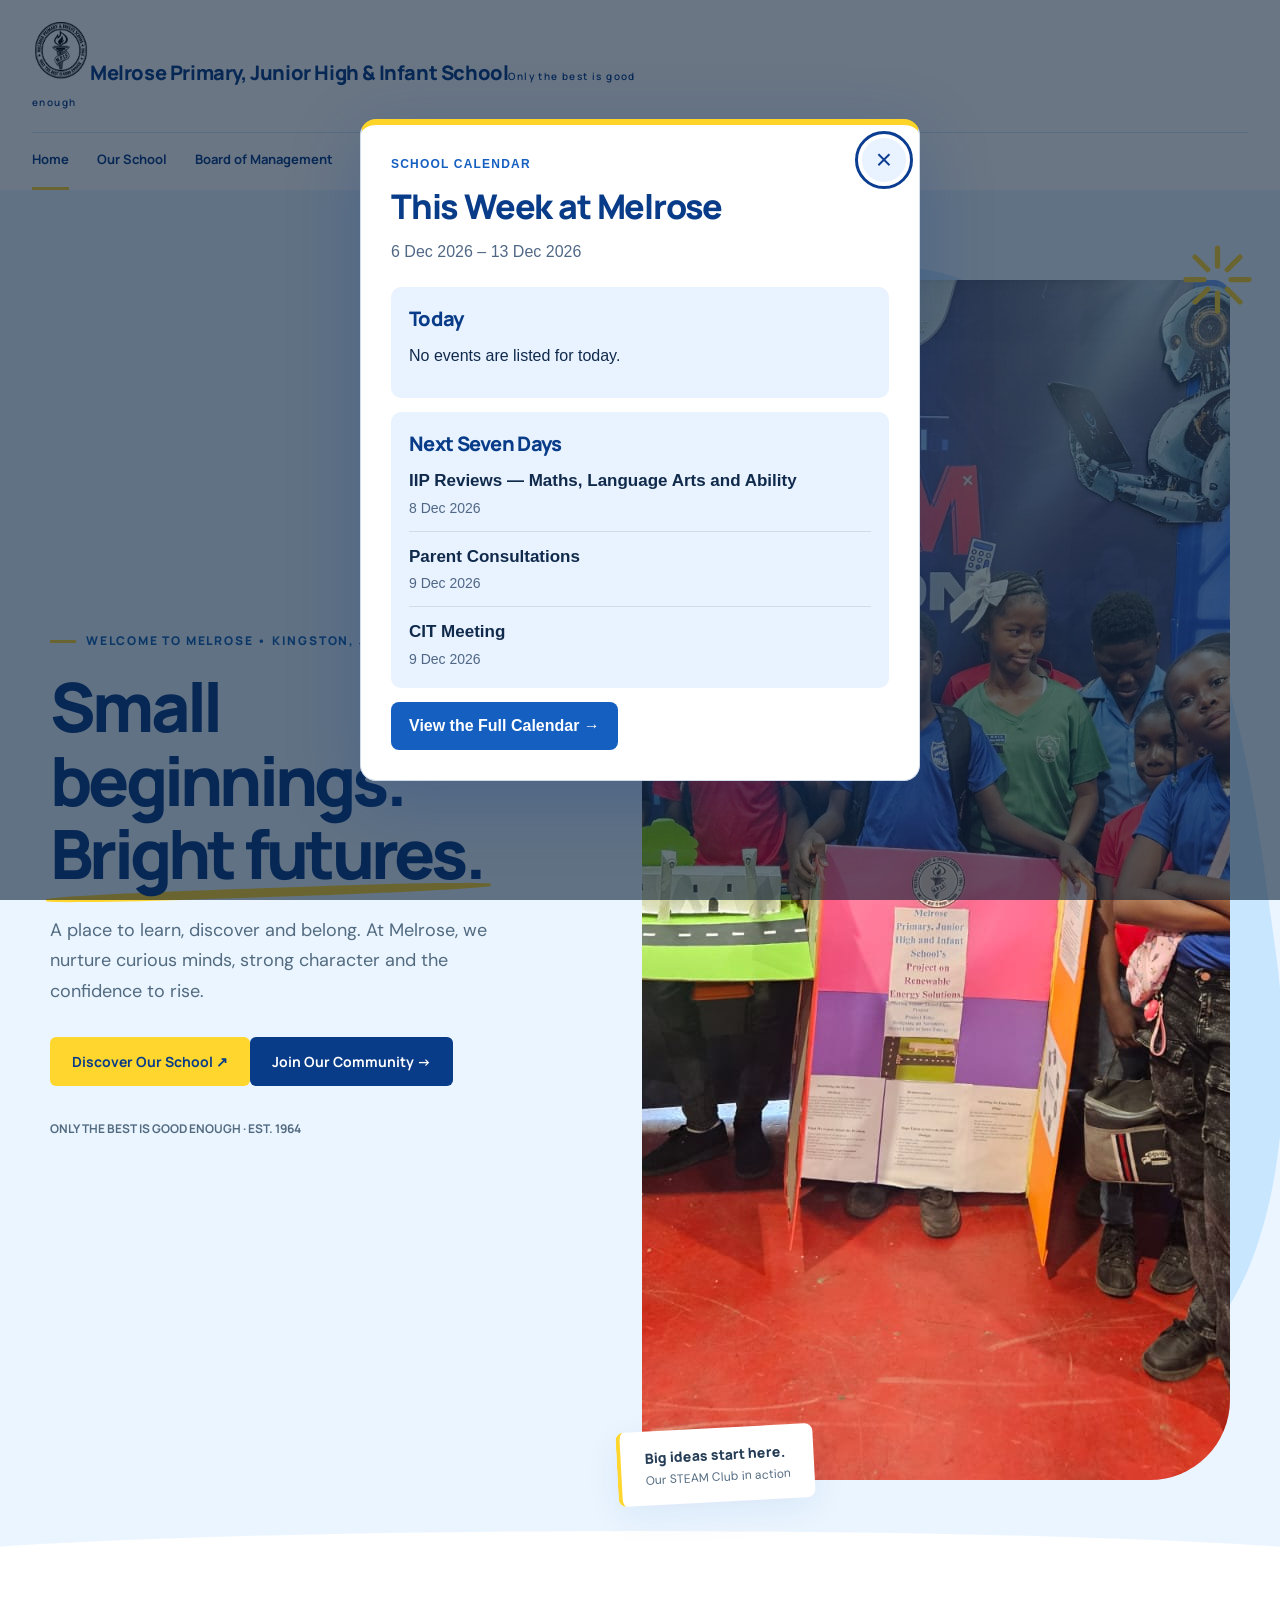
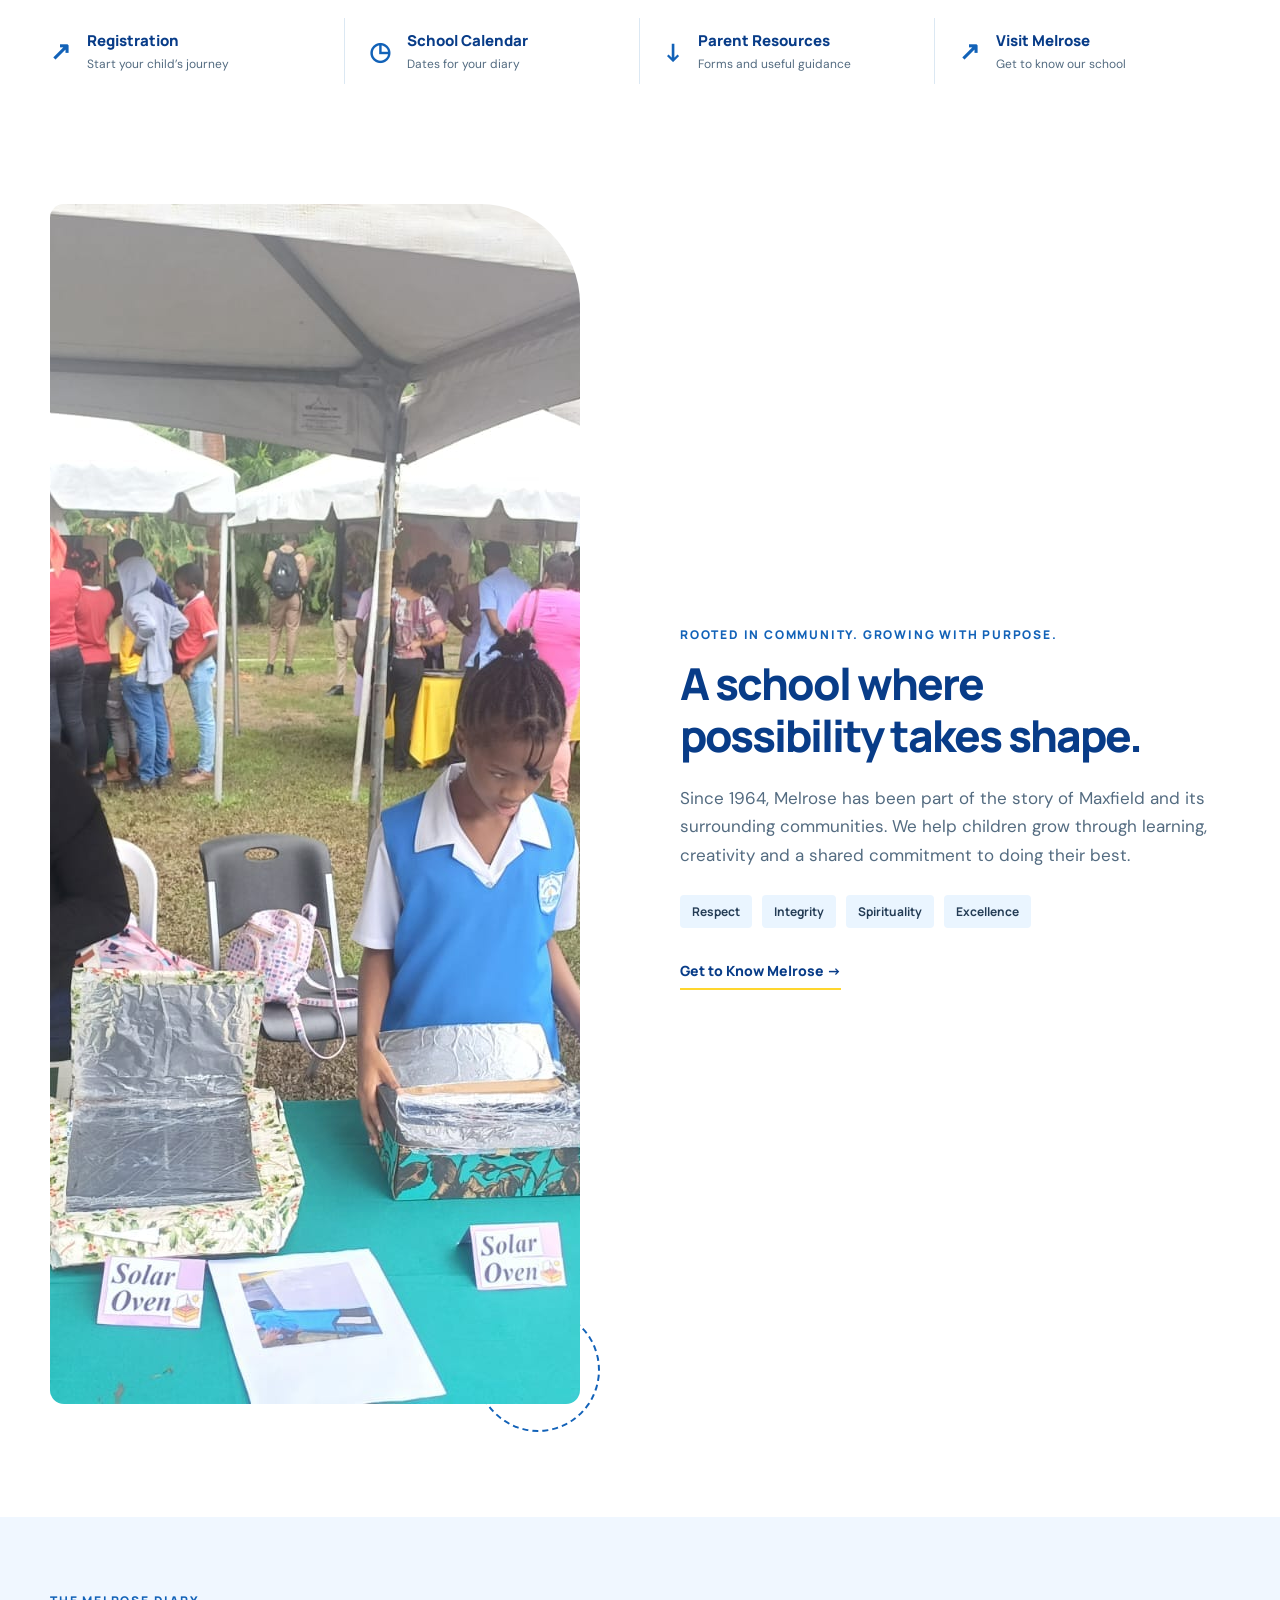
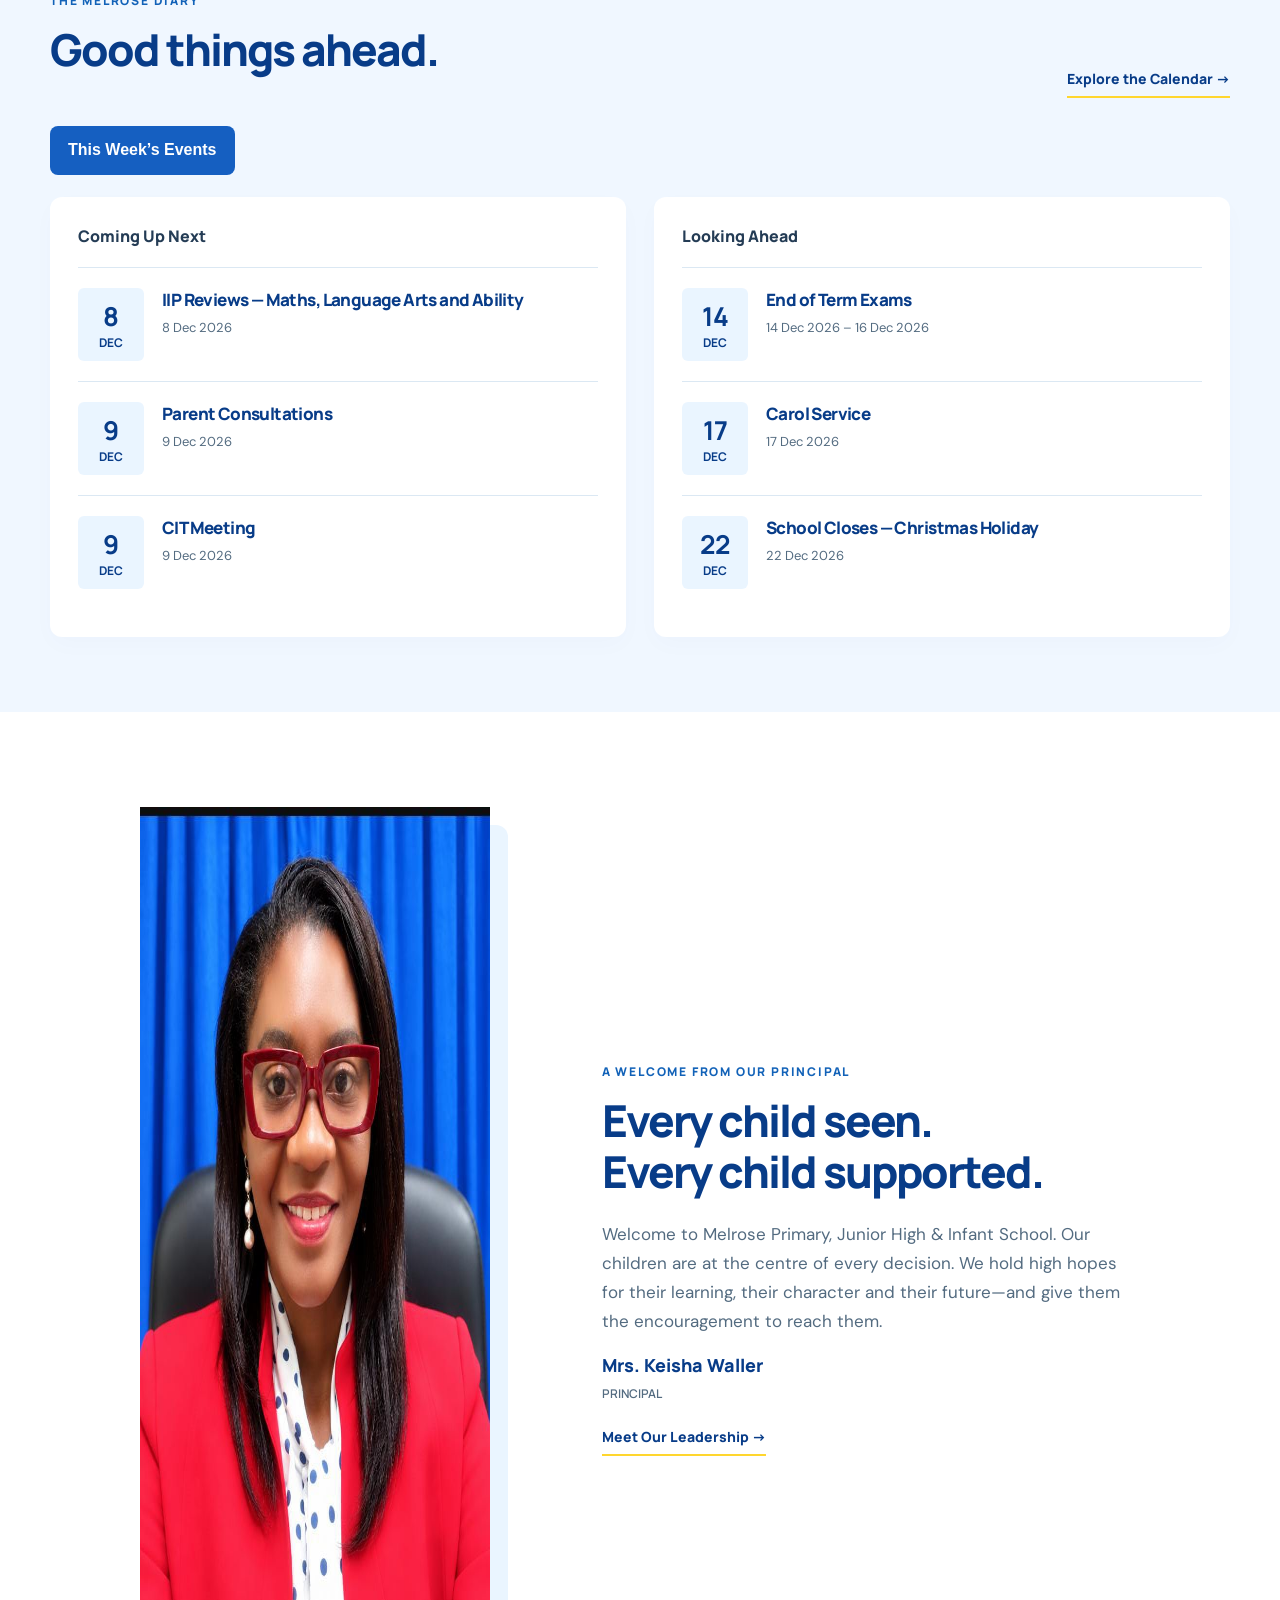
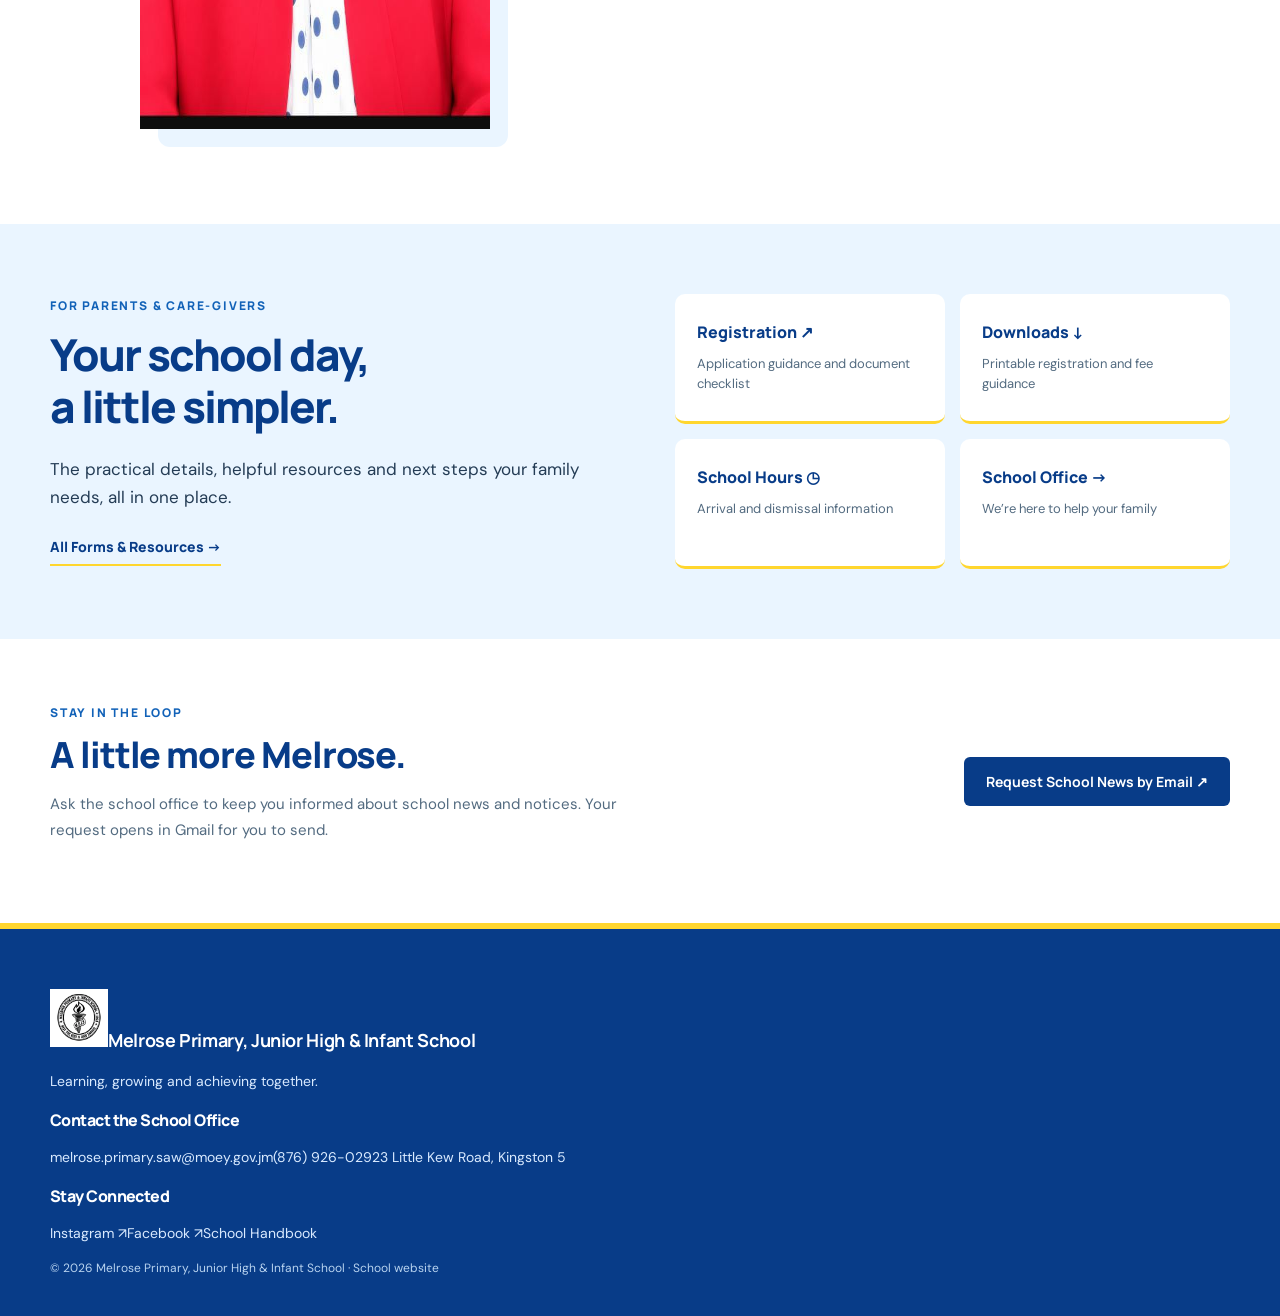
==== commit 630b66cc: "Refresh school website with photo-led design and consistent modern formatting" ====
--- a/index.html
+++ b/index.html
@@ -1,14 +1,8 @@
-<!doctype html><html lang="en"><head><meta name="google-site-verification" content="6ljkaqhNoL0YCIAOjRzmxCRU7wB39GfSyoyVygGRaJo" /><meta charset="utf-8"><meta name="viewport" content="width=device-width,initial-scale=1"><title>Melrose Primary, Junior High &amp; Infant School</title><link rel="preconnect" href="https://fonts.googleapis.com"><link href="https://fonts.googleapis.com/css2?family=DM+Sans:wght@400;500;600;700&family=Fraunces:opsz,wght@9..144,600;9..144,700&display=swap" rel="stylesheet"><style>:root{--n:#0b3d91;--g:#155fc1;--m:#e9f2ff;--y:#ffd429;--c:#f7faff;--t:#102a4c;--u:#506886;--l:#cfdbeb}*{box-sizing:border-box}img{max-width:100%;height:auto}html{scroll-behavior:smooth}body{margin:0;overflow-x:hidden;background:var(--c);font:19px/1.5 'DM Sans',Arial;color:var(--t)}a{text-decoration:none;color:inherit}button,input{font:inherit}.w{width:min(1180px,calc(100% - 44px));margin:auto}.top{background:var(--n);color:#fff;padding:12px 0;font-size:16px;font-weight:700}.top .w{display:flex;justify-content:space-between}.head{background:#fff}.id{display:flex;gap:15px;align-items:center;padding:15px 0}.logo{width:72px;height:72px;object-fit:contain;background:#000;border-radius:50%}.name,h1,h2{font-family:Fraunces,Georgia,serif}.name{font-size:29px;font-weight:700;line-height:1.1}.name small{font:700 14px 'DM Sans';color:var(--g);letter-spacing:.1em;text-transform:uppercase;display:block;margin-top:5px}.nav{display:flex;gap:22px;align-items:center;justify-content:space-between;border-top:1px solid var(--l)}.links{display:flex;flex-wrap:wrap;gap:0 21px;font-weight:700;font-size:17px}.links a{padding:20px 0}.nav>.btn{white-space:nowrap}.btn{border:0;border-radius:8px;padding:14px 20px;background:var(--g);color:white;font-weight:700;display:inline-block}.btn.gold{background:var(--y);color:var(--n)}.menu{display:none;border:0;background:none;padding:14px 0;font-weight:700}.hero{background:linear-gradient(110deg,var(--m) 0 54%,#dbeaff 54%);overflow:hidden}.hero .w{min-height:555px;display:grid;grid-template-columns:1fr 1fr;gap:45px;align-items:center}.k{color:var(--g);font-size:15px;font-weight:700;letter-spacing:.1em;text-transform:uppercase}h1{font-size:clamp(48px,6vw,78px);line-height:1;margin:13px 0 20px;letter-spacing:-2px}h2{font-size:clamp(38px,4vw,57px);line-height:1.06;letter-spacing:-1.5px;margin:7px 0 0}.hero p{font-size:22px;color:#385778;max-width:570px}.actions{display:flex;gap:13px;flex-wrap:wrap}.scene{height:100%;min-height:500px;position:relative;display:grid;place-items:center}.sun{position:absolute;width:300px;height:300px;border-radius:50%;background:#fff2ae;top:70px;right:10%}.hill{position:absolute;bottom:-50px;width:120%;height:200px;background:#2877d0;border-radius:50% 50% 0 0/90% 90% 0 0}.card{background:#fff;position:relative;width:min(400px,88%);padding:24px;border-radius:16px;box-shadow:14px 14px 0 #16382e22;transform:rotate(2deg)}.cardtop{display:flex;gap:13px;align-items:center;border-bottom:1px solid var(--l);padding-bottom:16px}.cardtop img{width:54px;height:54px;object-fit:contain;background:#000;border-radius:50%}.card b{font-size:21px}.card span{display:block;color:var(--u);font-size:16px}.line{height:15px;background:var(--m);border-radius:99px;margin-top:12px}.line:nth-of-type(3){width:74%;background:#ffe68a}.quick{background:var(--n);color:#fff}.quick .w{padding:20px 0;display:grid;grid-template-columns:repeat(4,1fr);gap:15px}.quick a{font-size:18px;font-weight:700}.quick b{background:var(--y);color:var(--n);padding:7px 10px;border-radius:50%;margin-right:9px}section{padding:86px 0}.headrow{display:flex;align-items:end;justify-content:space-between;gap:25px;margin-bottom:35px}.intro{color:var(--u);max-width:420px;font-size:20px;margin:0}.news{display:grid;grid-template-columns:1.1fr .9fr;gap:23px}.box{background:#fff;border:1px solid var(--l);border-radius:15px;padding:27px}.boxhead{font-size:25px;font-weight:700;border-bottom:1px solid var(--l);padding-bottom:17px}.item{display:grid;grid-template-columns:80px 1fr;gap:18px;padding:19px 0;border-bottom:1px solid var(--l)}.item:last-child{border:0}.date{background:var(--m);border-radius:9px;text-align:center;padding:8px;color:var(--g);font-weight:700;font-size:15px}.date b{display:block;font-size:29px;line-height:1}.item h3{font-size:21px;margin:0}.item p{font-size:17px;color:var(--u);margin:4px 0 0}.life{background:var(--m)}.features{display:grid;grid-template-columns:repeat(3,1fr);gap:20px}.feature{background:#fff;padding:28px;border-radius:14px}.icon{width:56px;height:56px;border-radius:15px;background:var(--y);display:grid;place-items:center;font-size:27px}.feature h3{font-size:24px;margin:18px 0 8px}.feature p{color:var(--u);font-size:18px}.feature a{color:var(--g);font-weight:700}.welcome{display:grid;grid-template-columns:.85fr 1.15fr;gap:70px;align-items:center}.crestbox{height:370px;background:linear-gradient(145deg,#1b5fb8,#0d3f8f);border-radius:16px;display:grid;place-items:center}.crestbox img{width:170px;height:170px;object-fit:contain;border-radius:50%;background:#000;box-shadow:0 0 0 12px #ffffff22}.welcome p{font-size:21px;color:var(--u)}.band{background:var(--n);color:#fff}.band .w{padding:68px 0;display:grid;grid-template-columns:1.25fr .75fr;gap:60px;align-items:center}.band .k{color:var(--y)}.band p{color:#dce9ff;font-size:20px}.search{background:white;color:var(--t);padding:21px;border-radius:13px}.search label{font-size:17px;font-weight:700;display:block;margin-bottom:9px}.search div{display:flex;gap:9px}.search input{min-width:0;flex:1;padding:13px;border:1px solid var(--l);border-radius:8px}.search button{border:0;border-radius:8px;background:var(--y);font-weight:700;padding:13px}.result{color:var(--g);font-weight:700;font-size:17px;min-height:26px}.signup{background:var(--y)}.signup .w{display:grid;grid-template-columns:1fr 1fr;gap:50px;align-items:center}.signup p{font-size:20px}.form{display:flex;gap:10px;flex-wrap:wrap}.form input{flex:1;min-width:220px;border:1px solid #999;border-radius:8px;padding:15px}.form button{border:0;border-radius:8px;background:var(--n);color:#fff;font-weight:700;padding:15px 19px}.msg{width:100%;font-weight:700;margin:0;min-height:25px}footer{background:var(--n);color:#fff;padding:55px 0 24px}.foot{display:grid;grid-template-columns:1.5fr repeat(3,1fr);gap:30px;padding-bottom:38px}.foot h3{color:var(--y);font-size:18px}.foot a,.foot p{display:block;color:#dce9ff;font-size:17px;margin:8px 0}.copy{border-top:1px solid #ffffff33;padding-top:18px;color:#dce9ff;font-size:16px}@media(max-width:800px){.hero .w,.welcome,.band .w,.signup .w{grid-template-columns:1fr}.hero .w{padding:55px 0 0}.scene{min-height:390px}.quick .w,.features{grid-template-columns:repeat(2,1fr)}.news{grid-template-columns:1fr}.foot{grid-template-columns:repeat(2,1fr)}}@media(max-width:580px){.w{width:min(100% - 30px,1180px)}.top .w{justify-content:center}.top a{display:none}.logo{width:58px;height:58px}.name{font-size:23px}.menu{display:block}.nav{display:block}.links{display:none;flex-direction:column;gap:0;border-top:1px solid var(--l)}.links.open{display:flex}.links a{padding:10px 0}.nav>.btn{display:none}.hero{background:var(--m)}.hero h1{font-size:49px}.quick .w,.features{grid-template-columns:1fr}.headrow{align-items:start;flex-direction:column}section{padding:62px 0}.band .w{padding:55px 0}.foot{grid-template-columns:1fr}.search div{flex-direction:column}.search button{width:100%}}</style><script src="calendar.js?v=events-popup-20261110" defer></script><style>.instagram-link{display:inline-flex!important;align-items:center;gap:8px;font-size:15px;text-decoration:none}.instagram-mark{display:inline-flex;width:28px;height:28px;flex:0 0 28px;align-items:center;justify-content:center;border-radius:8px;background:linear-gradient(35deg,#feda75,#fa7e1e 25%,#d62976 55%,#962fbf 80%,#4f5bd5);color:#fff;animation:instagram-float 3s ease-in-out infinite}.instagram-mark svg{width:18px;height:18px}.instagram-link:hover .instagram-mark{animation-play-state:paused}.instagram-link:focus-visible{outline:2px solid currentColor;outline-offset:5px}@keyframes instagram-float{0%,100%{transform:translateY(0)}50%{transform:translateY(-3px)}}@media(prefers-reduced-motion:reduce){.instagram-mark{animation:none}}</style><style>.school-social-links{display:flex;flex-wrap:wrap;align-items:center;gap:12px 18px;margin-bottom:12px}.facebook-link{display:inline-flex!important;align-items:center;gap:8px;font-size:15px;text-decoration:none}.facebook-mark{display:inline-flex;width:28px;height:28px;flex:0 0 28px;align-items:center;justify-content:center;border-radius:8px;background:#1877f2;color:#fff}.facebook-mark svg{width:24px;height:24px}.facebook-link:focus-visible{outline:2px solid currentColor;outline-offset:5px}</style><style id="school-colour-home">
-.school-banner{padding:32px 0;background:linear-gradient(125deg,#082e70,#155fc1 65%,#ffd429);border-bottom:5px solid #ffd429}.school-banner-inner{width:min(1180px,calc(100% - 40px));margin:auto;display:flex;gap:40px;align-items:center;color:white}.school-banner img{display:block;width:clamp(110px,22vw,260px);height:auto;flex-shrink:0;border-radius:50%;background:#000}.banner-title{font:700 clamp(24px,4vw,54px)/1.15 Fraunces,Georgia,serif;margin:0 0 16px}.banner-motto{font-size:clamp(12px,1.6vw,19px);letter-spacing:.12em;color:#ffe16a;text-transform:uppercase;margin:0}
-body{background:linear-gradient(135deg,#e9f2ff,#fff9dc)}.hero{background:linear-gradient(120deg,#e9f2ff,#d4e6ff 70%,#fff1ae)}.hero .w{min-height:360px;grid-template-columns:1fr;max-width:960px;text-align:center;padding:12px 0}.hero h1{font-size:clamp(40px,5vw,66px);max-width:850px;margin:13px auto 20px}.hero p{max-width:720px;margin:0 auto 28px}.hero .actions{justify-content:center}.life{background:linear-gradient(120deg,#dceaff,#fff4c4)}.signup{background:linear-gradient(120deg,#ffd429,#fff0a3)}@media(max-width:580px){.school-banner-inner{gap:18px}.school-banner{padding:26px 0}.hero .w{padding:0}.hero h1{font-size:42px}.hero{padding:48px 0}}
-</style><style id="united-welcome-style">
-.hero.united-welcome{position:relative;padding:68px 0;isolation:isolate;background:linear-gradient(115deg,#082e70,#0b54ad 65%,#0b3d91);color:#fff;border-bottom:5px solid #ffd429}
-.united-welcome::before{content:"";position:absolute;z-index:-1;width:500px;height:500px;right:-220px;top:-220px;border:70px solid #ffd42924;border-radius:50%;animation:welcome-glow 9s ease-in-out infinite alternate;pointer-events:none}
-.hero.united-welcome .w{grid-template-columns:.7fr 1.3fr;gap:56px;max-width:1180px;min-height:390px;text-align:left;padding:0}
-.welcome-crest{text-align:center}.welcome-crest img{width:min(300px,85%);height:auto;border-radius:50%;background:#000;box-shadow:0 14px 35px #0004;animation:crest-float 6s ease-in-out infinite}
-.hero.united-welcome .crest-motto{color:#ffe573;font-size:14px;font-weight:700;letter-spacing:.1em;text-transform:uppercase;margin:25px auto 0;max-width:310px}
-.hero.united-welcome .k{color:#ffe573}.hero.united-welcome h1{font-size:clamp(38px,4.4vw,62px);line-height:1.08;letter-spacing:-1px;margin:14px 0 18px}.hero.united-welcome h2{font:600 clamp(23px,2.3vw,30px)/1.3 Fraunces,Georgia,serif;letter-spacing:0;margin:0 0 16px;color:#ffe573}.hero.united-welcome .welcome-copy>p{font-size:20px;color:#f0f5ff;margin:0 0 26px}.hero.united-welcome .actions{justify-content:flex-start}.hero.united-welcome .btn:not(.gold){background:#fff;color:#0b3d91}.united-welcome a:focus-visible{outline:3px solid #ffd429;outline-offset:5px}
-@keyframes crest-float{0%,100%{transform:translateY(0)}50%{transform:translateY(-7px)}}@keyframes welcome-glow{from{transform:translate(0,0)}to{transform:translate(-35px,35px)}}
-@media(max-width:800px){.hero.united-welcome .w{grid-template-columns:1fr;gap:30px;text-align:center}.welcome-crest img{width:180px}.hero.united-welcome{padding:42px 0}.hero.united-welcome h1{font-size:clamp(36px,7vw,52px)}.hero.united-welcome .actions{justify-content:center}.hero.united-welcome .crest-motto{margin-top:15px}.hero.united-welcome .welcome-copy>p{margin:0 auto 26px}}
-@media(prefers-reduced-motion:reduce){.welcome-crest img,.united-welcome::before{animation:none}}
-</style><link rel="stylesheet" href="review.css"><script src="review.js" defer></script><style>.principal-photo{border-radius:16px;overflow:hidden;background:#e9f2ff;border:1px solid #cfdbeb;width:100%;max-width:420px;margin:auto}.principal-photo img{display:block;width:100%;height:auto}@media(max-width:800px){.principal-photo{max-width:340px}}</style></head><body><div class="top"><div class="w">Melrose Primary, Junior High &amp; Infant School <span><a href="contact.html">Contact us</a> · <a href="calendar.html">Calendar</a></span></div></div><header class="review-header"><a class="school-brand" href="index.html"><img src="melrose-crest.png" alt="Melrose Primary, Junior High &amp; Infant School crest"><span>Melrose Primary, Junior High &amp; Infant School<small>Only the best is good enough</small></span></a><nav aria-label="Main navigation"><a href="index.html" aria-current="page">Home</a><a href="school.html">Our School</a><a href="board.html">Board of Management</a><a href="gallery.html">Gallery</a><a href="calendar.html">Calendar</a><a href="forms.html">Forms & Resources</a><a href="registration.html">Registration</a><a href="contact.html">Contact</a></nav></header><main><section class="hero united-welcome"><div class="w"><div class="welcome-crest"><img src="melrose-crest.png" width="300" height="300" alt="Melrose Primary, Junior High &amp; Infant School crest" fetchpriority="high"><p class="crest-motto">Only the best is good enough</p></div><div class="welcome-copy"><div class="k">Welcome to Melrose</div><h1>Melrose Primary, Junior High &amp; Infant School</h1><h2>A bright beginning for every child.</h2><p>We nurture confident, curious and kind learners in a caring school community where every child is seen, supported and inspired.</p><div class="actions"><a class="btn" href="school.html">Discover our school</a><a class="btn gold" href="visit.html">Arrange a visit</a></div></div></div></section><div class="quick"><div class="w"><a href="news.html"><b>↗</b>Latest news</a><a href="calendar.html"><b>◷</b>Term dates</a><a href="forms.html"><b>↓</b>School letters</a><a href="contact.html"><b>✉</b>Get in touch</a></div></div><section class="w" id="news"><div class="headrow"><div><div class="k">Keep up to date</div><h2>What’s happening at Melrose</h2></div><p class="intro">Upcoming events from our school calendar. <a href="calendar.html">View the full calendar →</a></p></div><div class="news" id="home-events"><div class="box"><div class="boxhead">Happening next</div><div id="home-next"><p><a href="calendar.html">View upcoming school events</a></p></div></div><aside class="box"><div class="boxhead">Looking ahead</div><div id="home-later"><p><a href="calendar.html">View the full school calendar</a></p></div></aside></div></section><section class="w welcome" id="about"><div class="principal-photo"><img src="[data-uri]" alt="Mrs. Keisha Waller, Principal of Melrose Primary, Junior High &amp; Infant School" width="720" height="922" loading="lazy"></div><div><div class="k">A message from our Principal</div><h2>A place to belong and become.</h2><p>Welcome to Melrose Primary, Junior High &amp; Infant School. Our children are at the centre of every decision. We hold high hopes for their learning, their character and their future—and give them the encouragement to reach them.</p><p><b style="color:var(--g)">Mrs. Keisha Waller</b><br><span>Principal</span></p><a class="btn" href="contact.html">Meet our school community</a></div></section><section class="band" id="parents"><div class="w"><div><div class="k">For parents &amp; Care-givers</div><h2>Useful information, right when you need it.</h2><p>Find registration guidance, school hours and parent resources in one place.</p><a class="btn gold" href="forms.html">Explore Parent Resources</a></div><div class="resource-shortcuts"><a href="forms.html#handbook">School Handbook <span>Awaiting Board approval</span></a><a href="forms.html#downloads">Forms &amp; PDF Downloads →</a><a href="school.html#hours">School Hours →</a><a href="calendar.html">Calendar &amp; Term Dates →</a></div></div></section><section class="signup"><div class="w"><div><div class="k">Stay connected</div><h2>Get Melrose news in your inbox.</h2><p>Ask the school office to keep you informed about school news and notices.</p></div><div class="newsletter-request"><a class="btn" href="https://mail.google.com/mail/?view=cm&amp;fs=1&amp;to=melrose.primary.saw%40moey.gov.jm&amp;su=School%20Newsletter%20Subscription%20Request&amp;body=Hello%20School%20Office%2C%0A%0APlease%20add%20me%20to%20the%20school%20newsletter%20mailing%20list.%20I%20consent%20to%20receiving%20school%20news.%0A%0AName%3A%0AEmail%3A" target="_blank" rel="noopener noreferrer">Request School News by Email ↗</a><p>Your request opens in Gmail. Send it to the school office to request subscription; you are not subscribed automatically.</p></div></div></section></main><footer class="review-footer"><div><a class="school-brand" href="index.html"><img src="melrose-crest.png" alt="School crest"><strong>Melrose Primary, Junior High &amp; Infant School</strong></a><p>Learning, growing and achieving together.</p></div><div><h2>Contact the School Office</h2><a href="mailto:melrose.primary.saw@moey.gov.jm">melrose.primary.saw@moey.gov.jm</a><a href="tel:+18769260292">(876) 926-0292</a><a href="https://www.google.com/maps/search/?api=1&amp;query=3+Little+Kew+Road+Kingston+5+Jamaica" target="_blank" rel="noopener noreferrer">3 Little Kew Road, Kingston 5</a></div><div><h2>Stay Connected</h2><a href="https://www.instagram.com/melroseprimaryinfant/" target="_blank" rel="noopener noreferrer">Instagram ↗</a><a href="https://www.facebook.com/profile.php?id=61595158891442" target="_blank" rel="noopener noreferrer">Facebook ↗</a><a href="forms.html#handbook">School Handbook</a></div><p class="footer-note">© 2026 Melrose Primary, Junior High &amp; Infant School · School website</p></footer></body></html>
+<!doctype html><html lang="en"><head><meta charset="utf-8"><meta name="viewport" content="width=device-width,initial-scale=1"><meta name="google-site-verification" content="6ljkaqhNoL0YCIAOjRzmxCRU7wB39GfSyoyVygGRaJo"><title>Melrose Primary, Junior High &amp; Infant School | Kingston, Jamaica</title><meta name="description" content="Welcome to Melrose Primary, Junior High &amp; Infant School at 3 Little Kew Road, Kingston 5. Discover our community, school calendar and registration resources."><link rel="stylesheet" href="modern.css?v=20261111"><script src="modern.js?v=20261111" defer></script><script src="calendar.js?v=events-popup-20261110" defer></script></head><body class="modern-home"><a class="skip-link" href="#main">Skip to content</a><header class="review-header"><a class="school-brand" href="index.html"><img src="melrose-crest.png" alt="Melrose Primary, Junior High &amp; Infant School crest"><span>Melrose Primary, Junior High &amp; Infant School<small>Only the best is good enough</small></span></a><nav aria-label="Main navigation"><a href="index.html" aria-current="page">Home</a><a href="school.html">Our School</a><a href="board.html">Board of Management</a><a href="gallery.html">Gallery</a><a href="calendar.html">Calendar</a><a href="forms.html">Forms & Resources</a><a href="registration.html">Registration</a><a href="contact.html">Contact</a></nav></header><main id="main">
+<section class="modern-hero"><div class="mw hero-layout"><div><div class="k hero-eyebrow">Welcome to Melrose • Kingston, Jamaica</div><h1>Small beginnings.<br><em>Bright futures.</em></h1><p>A place to learn, discover and belong. At Melrose, we nurture curious minds, strong character and the confidence to rise.</p><div class="actions"><a class="btn gold" href="school.html">Discover Our School ↗</a><a class="btn" href="registration.html">Join Our Community →</a></div><div class="hero-scroll">ONLY THE BEST IS GOOD ENOUGH · EST. 1964</div></div><div class="hero-art"><img src="images/steam-club/education-week.jpeg" width="1600" height="1200" alt="Melrose STEAM Club with their project at National STEAM Education Week" fetchpriority="high"><svg class="spark-art" viewBox="0 0 100 100" aria-hidden="true"><g fill="none" stroke="currentColor" stroke-width="7" stroke-linecap="round"><path d="M50 8v24m0 36v24M8 50h24m36 0h24M20 20l17 17m26 26 17 17M20 80l17-17m26-26 17-17"/></g></svg><div class="photo-note">Big ideas start here.<small>Our STEAM Club in action</small></div></div></div></section>
+<nav class="mw home-shortcuts" aria-label="Popular school links"><a href="registration.html"><span class="shortcut-icon" aria-hidden="true">↗</span><span>Registration<small>Start your child’s journey</small></span></a><a href="calendar.html"><span class="shortcut-icon" aria-hidden="true">◷</span><span>School Calendar<small>Dates for your diary</small></span></a><a href="forms.html"><span class="shortcut-icon" aria-hidden="true">↓</span><span>Parent Resources<small>Forms and useful guidance</small></span></a><a href="visit.html"><span class="shortcut-icon" aria-hidden="true">↗</span><span>Visit Melrose<small>Get to know our school</small></span></a></nav>
+<section class="home-story"><div class="mw story-layout"><div class="story-photos"><img src="images/steam-club/solar-ovens.jpeg" width="1600" height="1200" alt="STEAM Club displaying solar oven projects" loading="lazy"></div><div class="story-copy"><div class="k">Rooted in community. Growing with purpose.</div><h2>A school where<br>possibility takes shape.</h2><p>Since 1964, Melrose has been part of the story of Maxfield and its surrounding communities. We help children grow through learning, creativity and a shared commitment to doing their best.</p><div class="value-strip" aria-label="Our R.I.S.E. values"><span>Respect</span><span>Integrity</span><span>Spirituality</span><span>Excellence</span></div><a class="text-link" href="school.html">Get to Know Melrose →</a></div></div></section>
+<section class="home-diary" id="news"><div class="mw"><div class="headrow"><div><div class="k">The Melrose diary</div><h2 class="home-section-title">Good things ahead.</h2></div><a class="text-link" href="calendar.html">Explore the Calendar →</a></div><div class="news" id="home-events"><div class="box"><div class="boxhead">Coming Up Next</div><div id="home-next"><p><a href="calendar.html">View upcoming events →</a></p></div></div><div class="box"><div class="boxhead">Looking Ahead</div><div id="home-later"><p><a href="calendar.html">View our school calendar →</a></p></div></div></div></div></section>
+<section class="home-principal" id="about"><div class="mw principal-layout"><div class="principal-photo"><img src="[data-uri]" alt="Mrs. Keisha Waller, Principal of Melrose Primary, Junior High &amp; Infant School" width="720" height="922" loading="lazy"></div><div><div class="k">A welcome from our Principal</div><h2 class="home-section-title">Every child seen.<br>Every child supported.</h2><p>Welcome to Melrose Primary, Junior High &amp; Infant School. Our children are at the centre of every decision. We hold high hopes for their learning, their character and their future—and give them the encouragement to reach them.</p><div class="principal-name">Mrs. Keisha Waller<small>PRINCIPAL</small></div><p><a class="text-link" href="board.html#keisha-waller">Meet Our Leadership →</a></p></div></div></section>
+<section class="home-family" id="parents"><div class="mw family-layout"><div><div class="k">For parents &amp; Care-givers</div><h2 class="home-section-title">Your school day,<br>a little simpler.</h2><p>The practical details, helpful resources and next steps your family needs, all in one place.</p><a class="text-link" href="forms.html">All Forms &amp; Resources →</a></div><div class="family-links"><a href="registration.html">Registration ↗<span>Application guidance and document checklist</span></a><a href="forms.html#downloads">Downloads ↓<span>Printable registration and fee guidance</span></a><a href="school.html#hours">School Hours ◷<span>Arrival and dismissal information</span></a><a href="contact.html">School Office →<span>We’re here to help your family</span></a></div></div></section>
+<section class="home-newsletter"><div class="mw newsletter-layout"><div><div class="k">Stay in the loop</div><h2>A little more Melrose.</h2><p>Ask the school office to keep you informed about school news and notices. Your request opens in Gmail for you to send.</p></div><a class="btn" href="https://mail.google.com/mail/?view=cm&amp;fs=1&amp;to=melrose.primary.saw%40moey.gov.jm&amp;su=School%20Newsletter%20Subscription%20Request&amp;body=Hello%20School%20Office%2C%0A%0APlease%20add%20me%20to%20the%20school%20newsletter%20mailing%20list.%20I%20consent%20to%20receiving%20school%20news.%0A%0AName%3A%0AEmail%3A" target="_blank" rel="noopener noreferrer">Request School News by Email ↗</a></div></section></main><footer class="review-footer"><div><a class="school-brand" href="index.html"><img src="melrose-crest.png" alt="School crest"><strong>Melrose Primary, Junior High &amp; Infant School</strong></a><p>Learning, growing and achieving together.</p></div><div><h2>Contact the School Office</h2><a href="mailto:melrose.primary.saw@moey.gov.jm">melrose.primary.saw@moey.gov.jm</a><a href="tel:+18769260292">(876) 926-0292</a><a href="https://www.google.com/maps/search/?api=1&amp;query=3+Little+Kew+Road+Kingston+5+Jamaica" target="_blank" rel="noopener noreferrer">3 Little Kew Road, Kingston 5</a></div><div><h2>Stay Connected</h2><a href="https://www.instagram.com/melroseprimaryinfant/" target="_blank" rel="noopener noreferrer">Instagram ↗</a><a href="https://www.facebook.com/profile.php?id=61595158891442" target="_blank" rel="noopener noreferrer">Facebook ↗</a><a href="forms.html#handbook">School Handbook</a></div><p class="footer-note">© 2026 Melrose Primary, Junior High &amp; Infant School · School website</p></footer></body></html>
--- a/modern.css
+++ b/modern.css
@@ -0,0 +1,32 @@
+
+@import url('https://fonts.googleapis.com/css2?family=DM+Sans:wght@400;500;600;700&family=Manrope:wght@400;500;600;700;800&display=swap');
+:root{--n:#083c88;--g:#1262b8;--y:#ffd62e;--m:#e9f5ff;--t:#243c55;--u:#536b80;--l:#dbe8f3}
+*{box-sizing:border-box}html{scroll-behavior:smooth;scroll-padding-top:24px}body{margin:0;background:#fff!important;color:var(--t);font:17px/1.7 'DM Sans',Arial,sans-serif!important;overflow-x:hidden}body::before,body::after{display:none!important}img{max-width:100%}a{color:var(--n);text-decoration:none}a,button{-webkit-tap-highlight-color:transparent}button{cursor:pointer}a:focus-visible,button:focus-visible{outline:3px solid #1262b8;outline-offset:5px}h1,h2,h3,h4{font-family:Manrope,Arial,sans-serif!important;font-weight:800!important;color:var(--n)!important;letter-spacing:-.035em!important}p{line-height:1.7}.label,.k{font:800 12px/1.5 Manrope,Arial,sans-serif!important;letter-spacing:.15em!important;text-transform:uppercase;color:var(--g)!important}.top{display:none}
+.review-header{width:min(1280px,calc(100% - 64px));max-width:1280px;padding:22px 0 0;margin:auto;border:none;background:#fff;display:flex;flex-wrap:wrap;justify-content:space-between;align-items:center;gap:20px}.school-brand{font:800 20px/1.3 Manrope,Arial,sans-serif!important;letter-spacing:-.02em;gap:14px;max-width:620px}.school-brand img{width:58px;height:58px;flex-shrink:0}.school-brand small{font:600 10px/1.5 Manrope,Arial,sans-serif;letter-spacing:.14em;margin-top:5px}.header-visit{font:800 13px Manrope,Arial;padding:12px 19px;border:1px solid #c7dced;border-radius:6px}.review-header nav{width:100%;margin:0;display:flex;flex-wrap:wrap;gap:0 28px;border-top:1px solid var(--l);padding:0;font-family:Manrope,Arial}.review-header nav a{font:700 13px/1.5 Manrope,Arial!important;padding:17px 0;color:var(--n)!important;text-decoration:none!important;border-bottom:3px solid transparent}.review-header nav a[aria-current]{border-color:var(--y)}.review-header nav a:hover{border-color:#1262b8}.nav-toggle{display:none}
+body>main{width:min(1180px,calc(100% - 64px));max-width:1180px;margin:0 auto;padding:65px 0 90px;min-height:65vh}
+body>main>h1,body>main>.calendar-page-title{font:800 clamp(32px,4.5vw,50px)/1.15 Manrope,Arial!important;color:var(--n)!important;letter-spacing:-.04em!important;margin:12px 0 20px!important;max-width:980px}
+body:not(.modern-home) main>.lead{font:400 19px/1.7 'DM Sans',Arial!important;max-width:750px;margin-bottom:42px!important;color:var(--u)}
+body:not(.modern-home) main>.label:first-child{margin-top:0}
+body:not(.modern-home) main{position:relative}
+body:not(.modern-home) main::before{content:"";position:absolute;z-index:-1;top:0;left:calc((1180px - 100vw)/2);width:100vw;height:310px;background:radial-gradient(ellipse at 98% 0%,#d8edff 0 24%,transparent 24.2%),linear-gradient(100deg,#f0f8ff,#fff);border-radius:0 0 50% 0;pointer-events:none}
+body main h2,body main .list h2,body main .purpose-title,body main .school-section>h2,body main .album-heading h2{font:800 clamp(24px,2.5vw,32px)/1.3 Manrope,Arial!important;letter-spacing:-.03em!important}
+body main .list h3,body main h3{font:800 22px/1.35 Manrope,Arial!important}
+body main .list{gap:24px;margin-top:28px}body main .list article{padding:30px!important;border:1px solid #dbe8f3!important;border-radius:12px;background:#fff;box-shadow:0 8px 30px #083c8805;position:relative}body main .list article::before{content:"";width:36px;height:4px;background:var(--y);display:block;margin-bottom:20px;border-radius:4px}body main .list article p{font:400 17px/1.75 'DM Sans',Arial!important}body main .list article h2,body main .list article h3{margin-top:0}
+body .button,body .btn{display:inline-flex;align-items:center;justify-content:center;gap:10px;background:var(--n)!important;color:#fff!important;border:0;border-radius:6px!important;padding:14px 22px!important;font:700 14px/1.5 Manrope,Arial!important;text-decoration:none;transition:transform .2s,background .2s;letter-spacing:0}body .button:hover,body .btn:hover{background:#1262b8!important;transform:translateY(-2px)}body .btn.gold{background:var(--y)!important;color:var(--n)!important}.school-jump{display:flex;flex-wrap:wrap;gap:10px!important;border:0;padding:12px 0 30px!important}.school-jump a{font:700 14px/1.5 Manrope,Arial!important;background:#eaf5ff;padding:10px 15px!important;border:0;border-radius:5px}.school-section{padding:46px 0;border-bottom:1px solid var(--l)}#leaders>.label{font:800 16px Manrope,Arial!important}#leaders .list article>p{font-weight:800!important;color:var(--n)}.activity-list{padding:28px 48px;background:var(--m);border-radius:12px}.table-scroll{border-radius:12px;overflow:auto}
+body main .chairwoman{border:1px solid #dbe8f3!important;border-radius:14px;overflow:hidden;background:#fff;margin:28px 0;box-shadow:0 8px 35px #083c8806;grid-template-columns:290px 1fr;align-items:stretch}body main .chairwoman>img{width:100%;height:100%;max-height:420px;object-fit:cover;object-position:center top}body main .chairwoman-message{padding:34px!important}body main .chairwoman h2{font:800 clamp(24px,2.5vw,30px)/1.3 Manrope,Arial!important}body main .chairwoman-message>.label{font:800 14px/1.5 Manrope,Arial!important;letter-spacing:.04em!important;color:var(--g)!important;margin:8px 0 20px}body main .chairwoman blockquote,body main .chairwoman blockquote p{font:400 17px/1.8 'DM Sans',Arial!important;margin-left:0;margin-right:0}body main .board-text-card{display:block;border-left:5px solid var(--y)!important}.paula-portrait{height:100%;max-height:420px;aspect-ratio:auto!important}.paula-portrait img{height:100%!important;object-fit:cover!important;object-position:center top!important}
+body main .gallery{display:grid;grid-template-columns:repeat(2,minmax(0,1fr));gap:28px}body main .gallery .album-tile{width:100%;height:auto!important;padding:0!important;border:0!important;border-radius:16px!important;overflow:hidden;box-shadow:0 12px 40px #083c8814;background:white}.gallery .album-tile img{width:100%;height:auto;aspect-ratio:4/3;object-fit:cover;border-radius:0!important}.gallery .album-tile span{display:block;padding:24px!important;font:800 25px Manrope,Arial!important;border:0}.gallery .album-tile small{display:block;margin-top:10px;font:500 14px 'DM Sans',Arial!important}.photo-list{gap:28px}.photo-list button{border-radius:12px;overflow:hidden}.photo-list span{font:500 15px/1.7 'DM Sans',Arial!important}.album-heading button{border-radius:6px;padding:12px 18px}.album-heading h2{letter-spacing:-.03em!important}
+.term-summary{border:0;background:#edf7ff;border-left:5px solid var(--y);border-radius:0 12px 12px 0}.calendar,.day-details{box-shadow:0 8px 30px #083c8806;border-color:var(--l)}body main .day-details #selected-date{font:800 23px/1.4 Manrope,Arial!important}.calendar-toolbar h2{font-size:26px!important}#month-events{margin-top:35px}#month-events p{padding:10px 0;border-bottom:1px solid var(--l)}
+.review-footer{background:#083c88!important;color:#fff!important;border-top:6px solid var(--y);padding:60px max(32px,calc((100vw - 1180px)/2)) 25px;gap:40px;grid-template-columns:1.3fr 1fr .65fr;font:15px/1.7 'DM Sans',Arial!important}.review-footer .school-brand{font:800 18px/1.4 Manrope,Arial!important;color:#fff!important}.review-footer h2{color:#fff!important;font:800 16px/1.5 Manrope,Arial!important}.review-footer a,.review-footer p{color:#d9eaff!important;font-size:14px;overflow-wrap:anywhere}.review-footer .school-brand img{background:white;border:5px solid #fff}.review-footer .footer-note{border-color:#ffffff25;color:#b8d3ef!important;font-size:12px}
+/* Homepage: photography, editorial rhythm and drawn artwork. */
+body.modern-home>main{width:100%;max-width:none;padding:0}.mw{width:min(1180px,calc(100% - 64px));margin:auto}.modern-hero{position:relative;overflow:hidden;background:#eaf5ff;padding:70px 0 90px;isolation:isolate}.modern-hero::after{content:"";position:absolute;bottom:-1px;left:-10%;width:120%;height:70px;background:#fff;border-radius:55% 55% 0 0;z-index:-1}.hero-layout{display:grid;grid-template-columns:.95fr 1.05fr;gap:60px;align-items:center}.hero-eyebrow{display:flex;align-items:center;gap:10px}.hero-eyebrow::before{content:"";width:26px;height:3px;background:var(--y)}.modern-hero h1{font:800 clamp(40px,5.4vw,68px)/1.08 Manrope,Arial!important;letter-spacing:-.055em!important;margin:20px 0 24px!important}.modern-hero h1 em{font-style:normal;position:relative;white-space:nowrap}.modern-hero h1 em::after{content:"";position:absolute;height:9px;background:var(--y);bottom:2px;left:-4px;right:-8px;z-index:-1;transform:rotate(-2deg);border-radius:40%}.modern-hero p{font-size:18px;color:var(--u);max-width:470px}.modern-hero .actions{margin-top:30px}.hero-art{position:relative;padding:20px 0 30px}.hero-art::before{content:"";position:absolute;width:90%;height:90%;background:#c9e6ff;border-radius:42% 58% 37% 63%;top:0;right:-25px;transform:rotate(-8deg);z-index:-1}.hero-art>img{display:block;width:100%;aspect-ratio:1.13;object-fit:cover;object-position:center;border-radius:80px 16px 80px 16px}.photo-note{position:absolute;bottom:8px;left:-25px;background:white;padding:17px 24px;border-radius:8px;box-shadow:0 10px 35px #083c8812;border-left:4px solid var(--y);font:800 14px Manrope,Arial;transform:rotate(-3deg)}.photo-note small{display:block;font:400 12px 'DM Sans',Arial;margin-top:5px;color:var(--u)}.spark-art{position:absolute;width:75px;height:75px;right:-25px;top:-18px;color:var(--y);animation:art-drift 6s ease-in-out infinite}.hero-scroll{font:700 12px Manrope,Arial;color:var(--u);margin-top:34px}
+.home-shortcuts{display:grid;grid-template-columns:repeat(4,1fr);padding:18px 0 40px;gap:0}.home-shortcuts a{display:flex;gap:16px;align-items:center;border-right:1px solid var(--l);padding:12px 24px;font:800 15px Manrope,Arial}.home-shortcuts a:first-child{padding-left:0}.home-shortcuts a:last-child{border:0}.shortcut-icon{font-size:25px;color:#1262b8}.home-shortcuts small{display:block;font:400 12px 'DM Sans',Arial;color:var(--u);margin-top:5px}
+.home-story{padding:60px 0 85px}.story-layout{display:grid;grid-template-columns:1fr 1fr;gap:80px;align-items:center}.story-photos{position:relative;padding:20px 20px 20px 0}.story-photos img{width:100%;aspect-ratio:1.2;object-fit:cover;border-radius:14px 100px 14px 14px}.story-photos::after{content:"";position:absolute;bottom:0;right:0;width:120px;height:120px;border:2px dashed #1262b8;border-radius:50%;z-index:-1}.story-copy h2,.home-section-title{font:800 clamp(29px,3.6vw,44px)/1.18 Manrope,Arial!important;letter-spacing:-.045em!important;margin:14px 0 22px!important}.story-copy p{color:var(--u)}.text-link{display:inline-block;font:800 14px Manrope,Arial;border-bottom:2px solid var(--y);padding:8px 0}.value-strip{display:flex;flex-wrap:wrap;gap:10px;margin:25px 0}.value-strip span{font:700 12px Manrope,Arial;background:#eaf5ff;padding:8px 12px;border-radius:4px}
+.home-diary{padding:75px 0;background:#f0f7ff;position:relative}.home-diary .headrow{display:flex;justify-content:space-between;gap:30px;align-items:end;margin-bottom:28px}.home-diary .news{display:grid;grid-template-columns:1fr 1fr;gap:28px}.home-diary .box{border:0;border-radius:12px;padding:28px;background:white;box-shadow:0 8px 25px #083c8805}.home-diary .boxhead{font:800 16px Manrope,Arial;border-bottom:1px solid var(--l);padding-bottom:20px}.home-diary .item{display:grid;grid-template-columns:66px 1fr;gap:18px;padding:20px 0;border-bottom:1px solid var(--l)}.home-diary .item:last-child{border:0}.home-diary .date{font:700 12px Manrope,Arial;background:#eaf5ff;padding:10px;border-radius:6px;text-align:center;color:var(--n)}.home-diary .date b{display:block;font-size:26px}.home-diary .item h3{font:800 17px/1.4 Manrope,Arial!important;margin:0}.home-diary .item p{font-size:13px;margin:6px 0;color:var(--u)}
+.home-principal{padding:95px 0}.principal-layout{display:grid;grid-template-columns:.7fr 1fr;gap:85px;align-items:center;max-width:1000px;margin:auto}.home-principal .principal-photo{max-width:350px;border-radius:90px 12px 12px 12px;position:relative;border:0;box-shadow:18px 18px 0 #eaf5ff}.home-principal .principal-photo img{width:100%;display:block}.principal-name{font:800 18px Manrope,Arial;color:var(--n)}.principal-name small{display:block;font:600 12px Manrope,Arial;margin-top:8px;color:var(--u)}.home-principal p{color:var(--u)}
+.home-family{background:#eaf5ff;padding:70px 0;position:relative;overflow:hidden}.family-layout{display:grid;grid-template-columns:1fr 1fr;gap:70px;align-items:center}.family-links{display:grid;grid-template-columns:1fr 1fr;gap:15px}.family-links a{display:block;background:white;border-radius:10px;padding:26px 22px;font:800 16px/1.5 Manrope,Arial;min-height:130px;border-bottom:3px solid var(--y)}.family-links span{display:block;font:400 13px/1.6 'DM Sans',Arial;color:var(--u);margin-top:10px}.home-newsletter{padding:65px 0}.newsletter-layout{display:flex;justify-content:space-between;gap:40px;align-items:center}.home-newsletter h2{font:800 clamp(26px,3vw,36px)/1.25 Manrope,Arial!important;margin:10px 0}.home-newsletter p{color:var(--u);font-size:15px;max-width:600px}.home-newsletter .btn{white-space:nowrap}
+.skip-link{position:absolute;left:16px;top:-100px;padding:12px;background:#fff;z-index:100}.skip-link:focus{top:10px}@keyframes art-drift{50%{transform:translateY(-7px) rotate(8deg)}}
+@media(min-width:1500px){body:not(.modern-home) main::before{left:calc((1180px - 100vw)/2)}}
+@media(max-width:1244px){body:not(.modern-home) main::before{left:-32px}}
+@media(max-width:850px){.review-header{width:calc(100% - 40px)}.review-header nav{gap:0 20px}.hero-layout,.story-layout,.principal-layout,.family-layout{gap:35px}.modern-hero h1{font-size:46px!important}.home-shortcuts a{padding:12px;font-size:13px}.review-footer{grid-template-columns:1fr 1fr}.review-footer>div:first-child{grid-column:1/-1}.photo-note{left:-10px}.spark-art{right:-10px}.home-family{padding:55px 0}}
+@media(max-width:650px){.mw,body>main{width:calc(100% - 40px)}body>main{padding-top:40px}.review-header{padding:16px 0;gap:12px}.school-brand{font-size:15px!important;max-width:calc(100% - 62px);gap:10px}.school-brand img{width:45px;height:45px}.school-brand small{font-size:8px;letter-spacing:.07em}.header-visit{display:none}.nav-toggle{display:block;background:#eaf5ff;border:0;border-radius:5px;padding:10px;color:var(--n);font:800 12px Manrope,Arial}.review-header nav{gap:0 15px;padding-top:8px}.nav-ready .review-header nav{display:none}.nav-ready .review-header nav.open{display:flex}.review-header nav a{padding:12px 0;font-size:13px!important}.hero-layout,.story-layout,.principal-layout,.family-layout{grid-template-columns:1fr}.modern-hero{padding:40px 0 65px}.modern-hero h1{font-size:46px!important}.modern-hero p{font-size:17px}.hero-art{margin:0 10px}.hero-art>img{aspect-ratio:1.25}.home-shortcuts{grid-template-columns:1fr 1fr;padding:12px 0 30px;gap:15px}.home-shortcuts a{border:0;padding:10px 0}.home-shortcuts a:first-child{padding:10px 0}.home-story{padding:25px 0 55px}.story-photos{max-width:500px}.home-diary{padding:50px 0}.home-diary .news{grid-template-columns:1fr}.home-diary .headrow{align-items:start;flex-direction:column;gap:10px}.home-principal{padding:60px 0}.home-principal .principal-photo{max-width:280px;margin:0 auto 20px}.family-layout{gap:25px}.family-links{gap:12px}.family-links a{padding:20px 16px;font-size:14px}.newsletter-layout{align-items:start;flex-direction:column;gap:15px}.home-newsletter{padding:45px 0}.review-footer{grid-template-columns:1fr;padding:40px 20px 20px;gap:25px}.review-footer .school-brand{max-width:100%}body main .chairwoman{grid-template-columns:1fr}body main .chairwoman>img{max-height:380px;object-fit:contain;background:#edf7ff}body main .chairwoman-message{padding:25px!important}.paula-portrait{height:330px}.paula-portrait img{object-fit:cover!important;width:100%}body main .gallery{grid-template-columns:1fr}body main .list article{padding:24px!important}.calendar-layout{grid-template-columns:1fr}body:not(.modern-home) main::before{left:-20px}.photo-note{font-size:12px;padding:13px 18px}}
+@media(prefers-reduced-motion:reduce){*,*::before,*::after{animation:none!important;transition:none!important;scroll-behavior:auto!important}}
